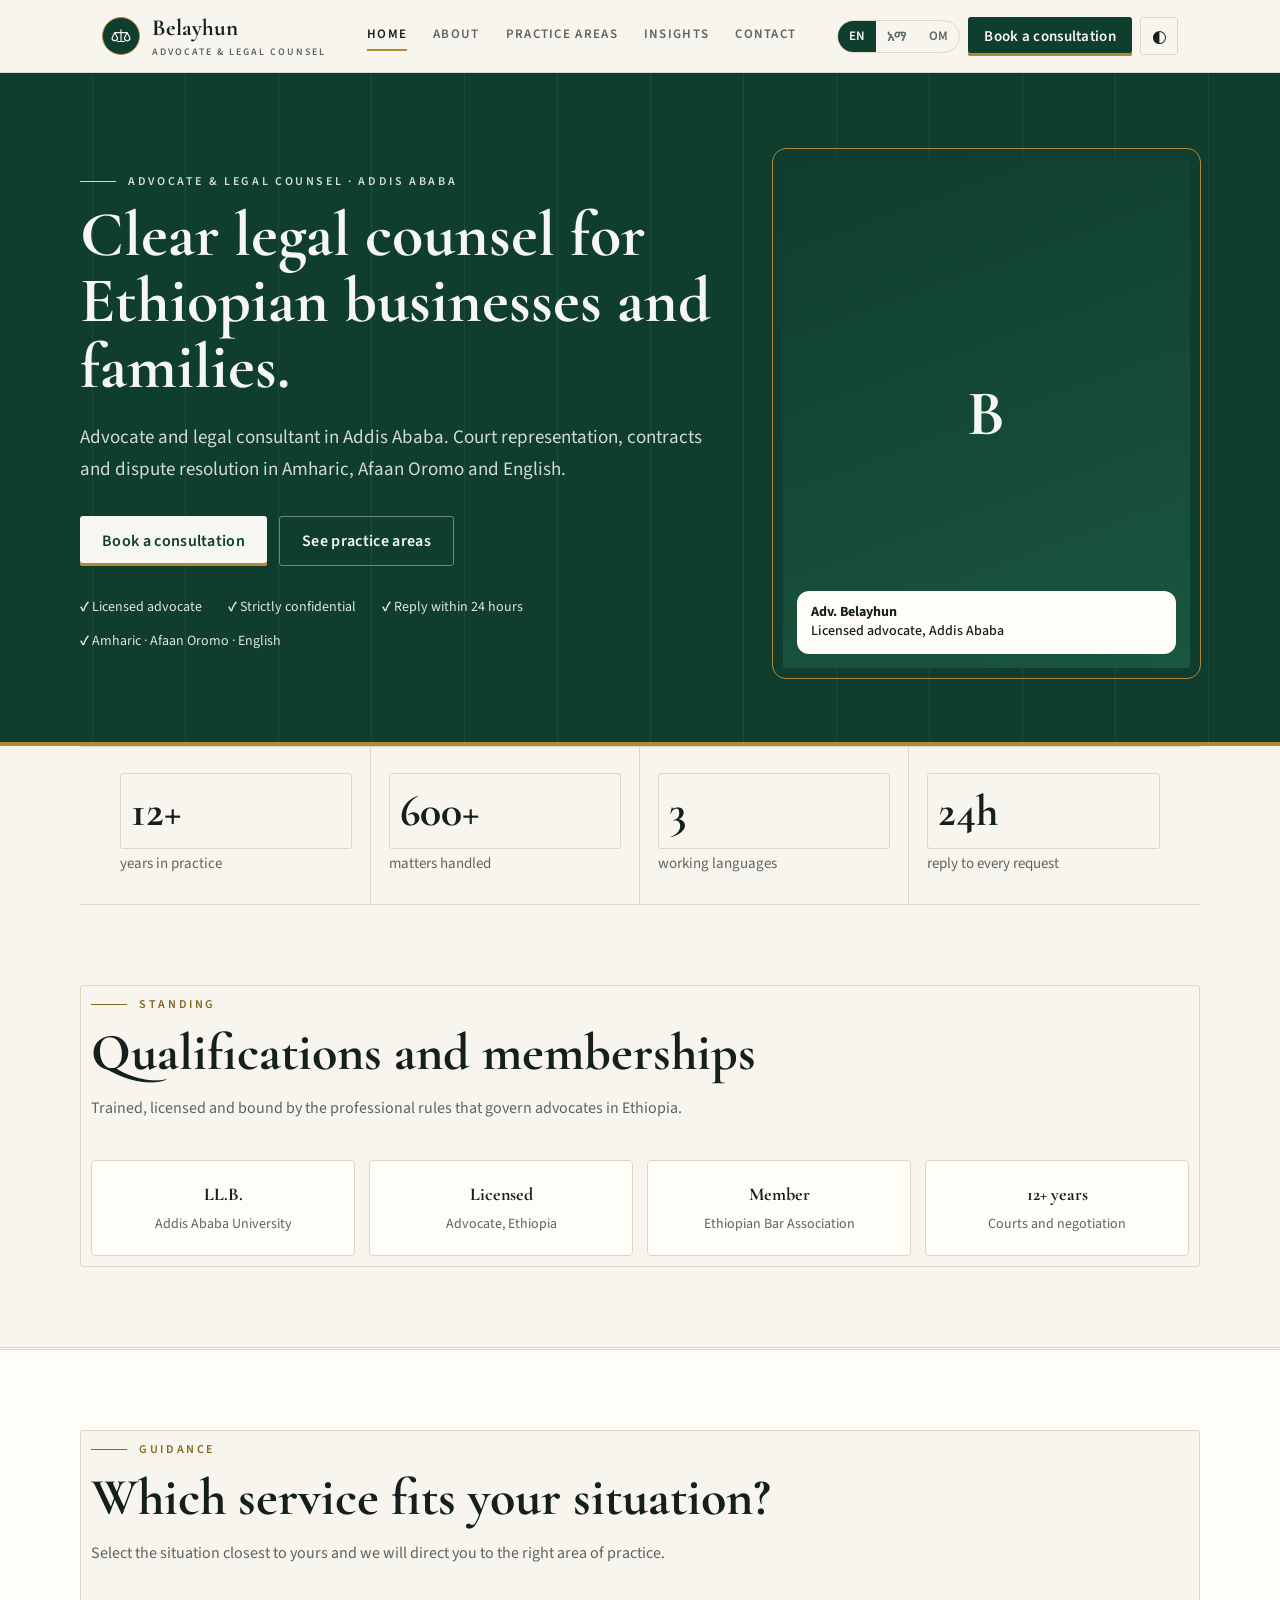
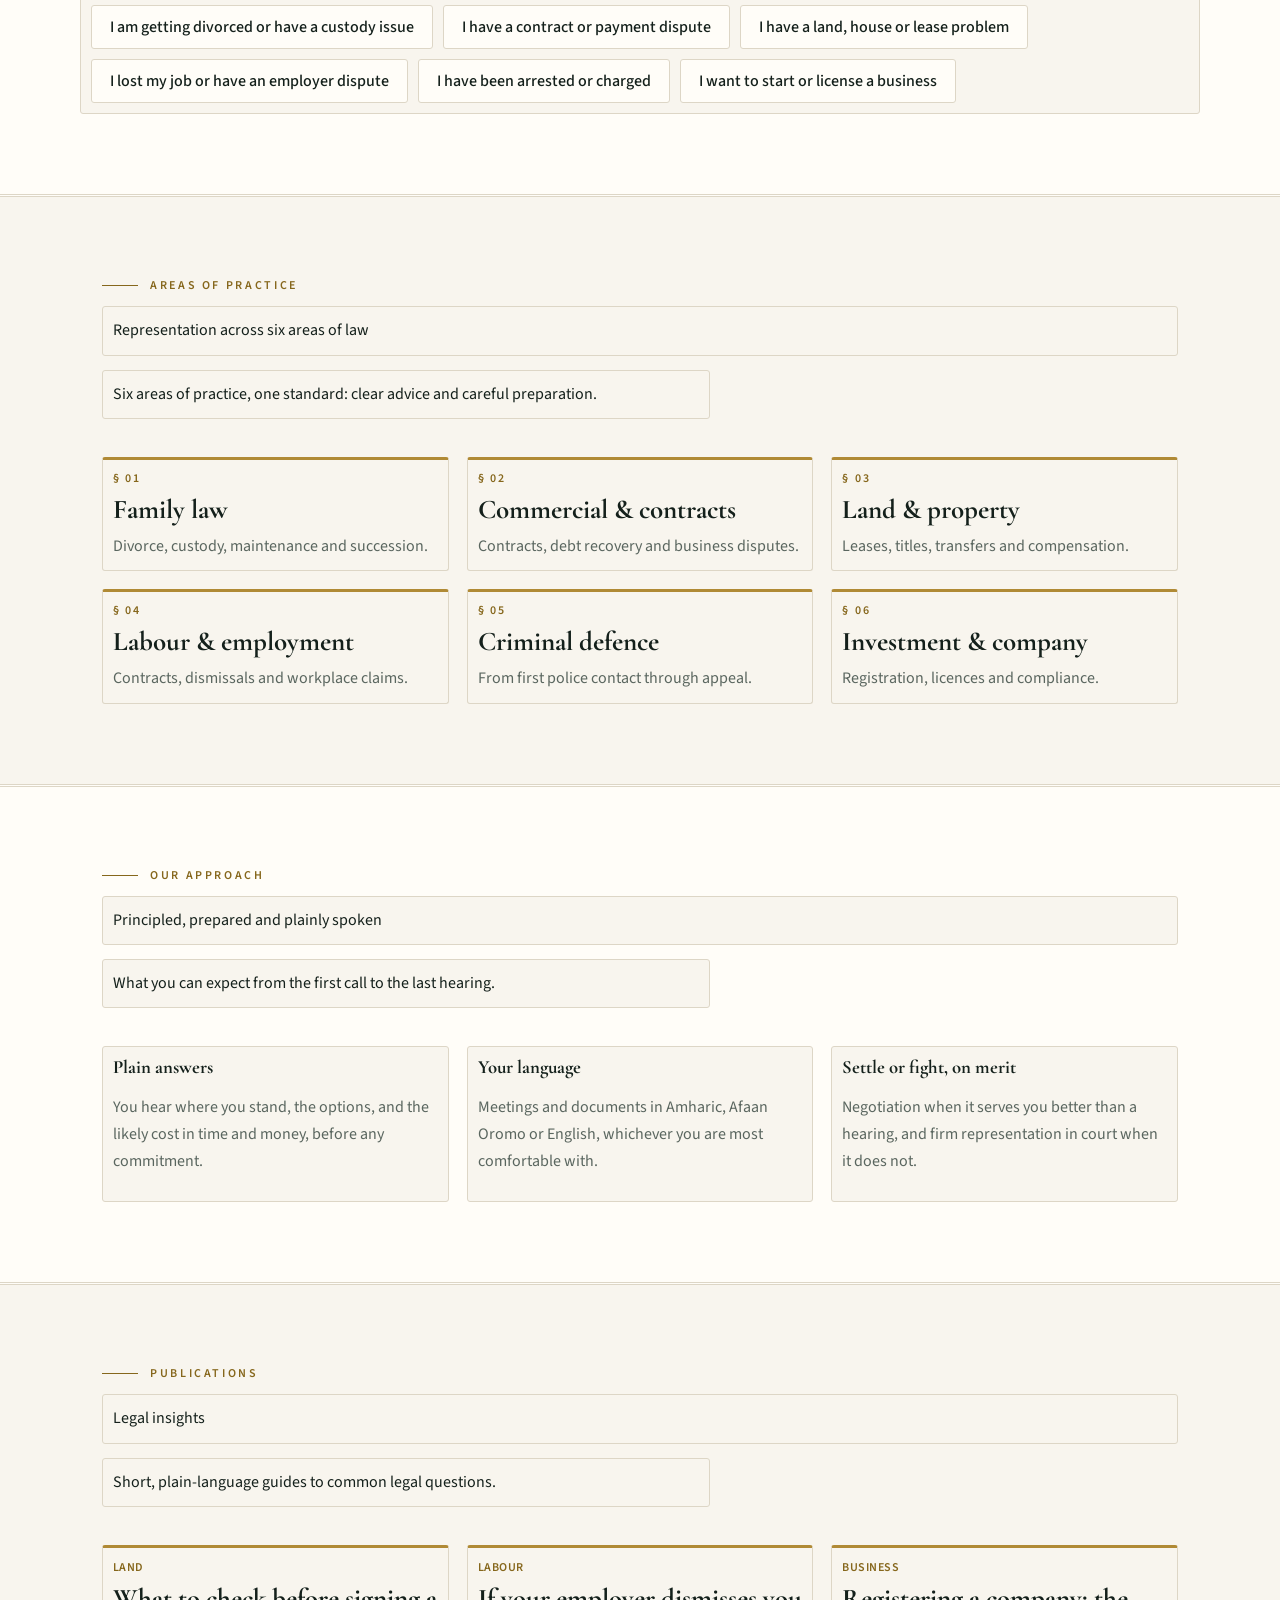
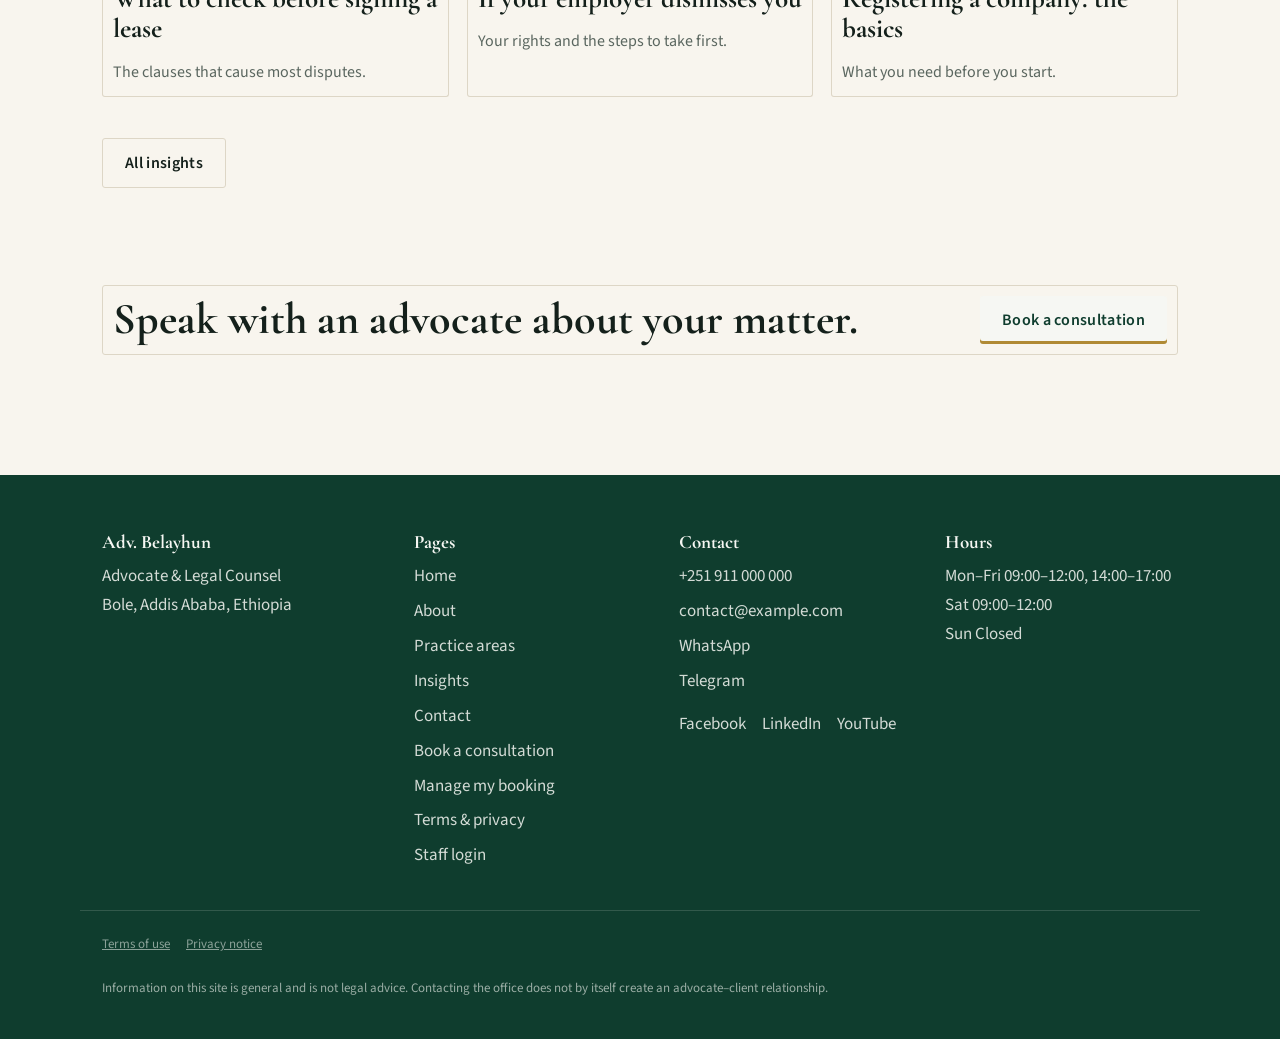
==== index.html @ 60009402 "Add files via upload" ====
<!DOCTYPE html><html lang="en"><head><meta charset="utf-8"><meta name="viewport" content="width=device-width, initial-scale=1, viewport-fit=cover"><link rel="preconnect" href="https://fonts.googleapis.com"><link href="https://fonts.googleapis.com/css2?family=Cormorant+Garamond:wght@500;600;700&family=Source+Sans+3:wght@400;500;600&family=Noto+Serif+Ethiopic:wght@500;700&family=Noto+Sans+Ethiopic:wght@400;600;700&display=swap" rel="stylesheet"><link rel="stylesheet" href="css/style.css"><link rel="icon" href="favicon.svg" type="image/svg+xml"><meta name="theme-color" content="#0e3b2e"><title>Advocate &amp; Legal Counsel in Addis Ababa | Adv. Belayhun</title><meta name="description" content="Advocate in Addis Ababa: family, commercial, land, labour, criminal and investment law. Book a consultation online.">
<script type="application/ld+json">{"@context":"https://schema.org","@type":"LegalService","name":"Adv. Belayhun","areaServed":"Addis Ababa","address":{"@type":"PostalAddress","addressLocality":"Addis Ababa","addressCountry":"ET"},"telephone":"+251 911 000 000","knowsLanguage":["am","om","en"]}</script></head><body><div id="hdr"></div><main id="main">
<div class="hero-d"><div class="wrap hero"><div><div class="eyebrow">Advocate &amp; Legal Counsel · Addis Ababa</div><h1 data-en="Clear legal counsel for Ethiopian businesses and families." data-am="ለኢትዮጵያ ንግዶችና ቤተሰቦች ግልጽ የሕግ ምክር።" data-om="Gorsa seeraa ifaa daldaltootaa fi maatiiwwan Itoophiyaatiif.">Clear legal counsel for Ethiopian businesses and families.</h1>
<p class="lead" data-en="Advocate and legal consultant in Addis Ababa. Court representation, contracts and dispute resolution in Amharic, Afaan Oromo and English." data-am="በአዲስ አበባ የሚገኝ ጠበቃና የሕግ አማካሪ። የፍርድ ቤት ውክልና፣ ውሎችና የክርክር አፈታት በአማርኛ፣ በአፋን ኦሮሞና በእንግሊዝኛ።" data-om="Abukaatoo fi gorsaa seeraa Finfinneetti argamu. Bakka bu'insa mana murtii, waliigaltee fi furmaata falmii Afaan Amaaraa, Afaan Oromoo fi Afaan Ingiliffaan.">Advocate and legal consultant in Addis Ababa. Court representation, contracts and dispute resolution in Amharic, Afaan Oromo and English.</p>
<div class="cta"><a class="btn" href="book.html" data-en="Book a consultation" data-am="ቀጠሮ ያስይዙ" data-om="Beellama Qabadhu">Book a consultation</a><a class="btn ghost" href="services.html" data-en="See practice areas" data-am="አገልግሎቶችን ይመልከቱ" data-om="Gamtaawwan hojii ilaali">See practice areas</a></div>
<div class="trust"><span>Licensed advocate</span><span>Strictly confidential</span><span>Reply within 24 hours</span><span>Amharic · Afaan Oromo · English</span></div></div>
<div class="ph big">B<img src="img/lawyer.jpg" alt="Portrait of Adv. Belayhun" onerror="this.remove()"><div class="chip"><b>Adv. Belayhun</b><br>Licensed advocate, Addis Ababa</div></div></div></div>
<div class="wrap stats"><div><b data-count="12" data-suf="+">12+</b><span>years in practice</span></div><div><b data-count="600" data-suf="+">600+</b><span>matters handled</span></div><div><b data-count="3">3</b><span>working languages</span></div><div><b data-count="24" data-suf="h">24h</b><span>reply to every request</span></div></div>
<section><div class="wrap reveal"><div class="eyebrow">Standing</div><h2>Qualifications and memberships</h2><p class="sub">Trained, licensed and bound by the professional rules that govern advocates in Ethiopia.</p><div class="badges"><div class="badge"><b>LL.B.</b><span>Addis Ababa University</span></div><div class="badge"><b>Licensed</b><span>Advocate, Ethiopia</span></div><div class="badge"><b>Member</b><span>Ethiopian Bar Association</span></div><div class="badge"><b>12+ years</b><span>Courts and negotiation</span></div></div></div></section>
<section class="alt"><div class="wrap reveal"><div class="eyebrow">Guidance</div><h2>Which service fits your situation?</h2><p class="sub">Select the situation closest to yours and we will direct you to the right area of practice.</p>
<div class="chips" id="mc"></div><div class="out" id="mo" aria-live="polite"><h3 id="mt"></h3><p id="md"></p><div class="cta"><a class="btn" id="mb" href="book.html">Book an initial consultation</a><a class="btn ghost" id="ml">Read more</a><a class="btn ghost" id="mu" hidden>Urgent? Call now</a></div></div></div></section>
<section><div class="wrap"><div class="eyebrow">Areas of practice</div><h2 class="reveal">Representation across six areas of law</h2><p class="sub reveal">Six areas of practice, one standard: clear advice and careful preparation.</p>
<div class="grid3" style="counter-reset:cl"><a class="card clause reveal" href="services.html#family"><h3>Family law</h3><p>Divorce, custody, maintenance and succession.</p></a><a class="card clause reveal" href="services.html#commercial"><h3>Commercial &amp; contracts</h3><p>Contracts, debt recovery and business disputes.</p></a><a class="card clause reveal" href="services.html#land"><h3>Land &amp; property</h3><p>Leases, titles, transfers and compensation.</p></a>
<a class="card clause reveal" href="services.html#labour"><h3>Labour &amp; employment</h3><p>Contracts, dismissals and workplace claims.</p></a><a class="card clause reveal" href="services.html#criminal"><h3>Criminal defence</h3><p>From first police contact through appeal.</p></a><a class="card clause reveal" href="services.html#investment"><h3>Investment &amp; company</h3><p>Registration, licences and compliance.</p></a></div></div></section>
<section class="alt"><div class="wrap"><div class="eyebrow">Our approach</div><h2 class="reveal">Principled, prepared and plainly spoken</h2><p class="sub reveal">What you can expect from the first call to the last hearing.</p>
<div class="grid3"><div class="reveal"><h3>Plain answers</h3><p style="color:var(--mut)">You hear where you stand, the options, and the likely cost in time and money, before any commitment.</p></div><div class="reveal"><h3>Your language</h3><p style="color:var(--mut)">Meetings and documents in Amharic, Afaan Oromo or English, whichever you are most comfortable with.</p></div><div class="reveal"><h3>Settle or fight, on merit</h3><p style="color:var(--mut)">Negotiation when it serves you better than a hearing, and firm representation in court when it does not.</p></div></div></div></section>
<section class="alt" id="rv" hidden><div class="wrap"><div class="eyebrow">Client voices</div><h2>What clients say</h2><p class="sub">Reviews from clients whose consultations have been completed, shown with their permission.</p><div class="grid3" id="rvg"></div></div></section>
<section><div class="wrap"><div class="eyebrow">Publications</div><h2 class="reveal">Legal insights</h2><p class="sub reveal">Short, plain-language guides to common legal questions.</p><div class="grid3" id="ip"><a class="card art reveal" href="insights.html"><small>Land</small><h3>What to check before signing a lease</h3><p>The clauses that cause most disputes.</p></a><a class="card art reveal" href="insights.html"><small>Labour</small><h3>If your employer dismisses you</h3><p>Your rights and the steps to take first.</p></a><a class="card art reveal" href="insights.html"><small>Business</small><h3>Registering a company: the basics</h3><p>What you need before you start.</p></a></div><p><a class="btn ghost" href="insights.html" style="margin-top:24px">All insights</a></p></div></section>
<section style="padding-top:0"><div class="wrap"><div class="band reveal"><h2>Speak with an advocate about your matter.</h2><a class="btn" href="book.html">Book a consultation</a></div></div></section>
</main><div id="ftr"></div><script src="js/config.js"></script><script src="js/api.js"></script><script src="js/app.js"></script>
<script>
const M=[["I am getting divorced or have a custody issue","Family law","Divorce, custody, maintenance and succession, handled with care.","family",0],["I have a contract or payment dispute","Commercial &amp; contracts","Contract review, debt recovery and business disputes.","commercial",2],["I have a land, house or lease problem","Land &amp; property","Leases, titles, transfers and compensation claims.","land",1],["I lost my job or have an employer dispute","Labour &amp; employment","Unfair dismissal, contracts and workplace claims.","labour",0],["I have been arrested or charged","Criminal defence","Representation from first police contact to appeal.","criminal",0,1],["I want to start or license a business","Investment &amp; company","Registration, licences and compliance.","investment",0]];
mc.innerHTML=M.map((m,i)=>'<button class="chip2" aria-pressed="false" data-i="'+i+'">'+m[0]+'</button>').join("");
mc.onclick=e=>{const b=e.target.closest("button");if(!b)return;const m=M[+b.dataset.i];mc.querySelectorAll("button").forEach(x=>x.setAttribute("aria-pressed",x===b));mt.innerHTML=m[1];md.innerHTML=m[2];mb.href="book.html?svc="+m[4];ml.href="services.html#"+m[3];mu.hidden=!m[5];mu.href="tel:"+CFG.phone.replace(/\s/g,"");mo.classList.add("on")};
const esc=s=>String(s==null?"":s).replace(/[&<>"']/g,c=>({"&":"&amp;","<":"&lt;",">":"&gt;",'"':"&quot;","'":"&#39;"})[c]);
API.articles().then(r=>{if(r&&r.length)ip.innerHTML=r.slice(0,3).map(a=>'<a class="card art reveal in" href="insights.html"><small>'+esc(a.category)+'</small><h3>'+esc(a.title)+'</h3><p>'+esc(a.body.slice(0,90))+'…</p></a>').join("")}).catch(()=>{});
API.reviews().then(r=>{if(!r||!r.length)return;rvg.innerHTML=r.slice(0,3).map(v=>'<div class="card"><div class="rating" role="img" aria-label="'+v.rating+' out of 5">'+"★".repeat(v.rating)+"☆".repeat(5-v.rating)+'</div><p class="quote">“'+esc(v.body)+'”</p><p class="note">'+esc(v.name)+'</p></div>').join("");rv.hidden=false}).catch(()=>{});
</script></body></html>
---- css/style.css ----
:root{--bg:#f8f5ee;--surf:#fffdf8;--ink:#14201b;--mut:#5a665f;--line:#ddd6c6;--green:#0f3d2e;--green2:#1a5640;--gold:#b08a35;--goldtx:#86671c;--onG:#f6f7f3;--ok:#1d7a4f;--bad:#b3392f;box-sizing:border-box;padding-top:env(safe-area-inset-top,0px);padding-bottom:env(safe-area-inset-bottom,0px)}
@media (prefers-color-scheme:dark){:root:not([data-theme="light"]){--bg:#0b1713;--surf:#12231d;--ink:#eef2ec;--mut:#a3b3ab;--line:#26392f;--green:#d7b25c;--green2:#e6c577;--gold:#d7b25c;--goldtx:#d7b25c;--onG:#0b1713;--ok:#5cc58e;--bad:#ef8a80}}
:root[data-theme="dark"]{--bg:#0b1713;--surf:#12231d;--ink:#eef2ec;--mut:#a3b3ab;--line:#26392f;--green:#d7b25c;--green2:#e6c577;--gold:#d7b25c;--goldtx:#d7b25c;--onG:#0b1713;--ok:#5cc58e;--bad:#ef8a80}
*{box-sizing:border-box}html{scroll-behavior:smooth;scroll-padding-top:calc(env(safe-area-inset-top,0px) + 76px)}
body{margin:0;background:var(--bg);color:var(--ink);font:400 17px/1.65 "Source Sans 3","Noto Sans Ethiopic",system-ui,sans-serif}
h1,h2,h3{font-family:"Cormorant Garamond","Noto Serif Ethiopic",Georgia,serif;line-height:1.12;margin:0;font-weight:700;letter-spacing:-.01em}
a{color:inherit}.wrap{max-width:1120px;margin:0 auto;padding:0 22px}img{max-width:100%}
header{position:sticky;top:env(safe-area-inset-top,0px);z-index:30;background:color-mix(in srgb,var(--bg) 94%,transparent);backdrop-filter:blur(10px);border-bottom:1px solid var(--line)}
.nav{display:flex;align-items:center;justify-content:space-between;height:66px;gap:12px}
.brand{font:700 18px "Cormorant Garamond",serif;text-decoration:none;display:flex;align-items:center;gap:10px}
.mark{width:32px;height:32px;border-radius:50%;background:var(--green);color:var(--onG);display:grid;place-items:center;font-size:16px}
nav.d{display:flex;gap:26px;font-size:15px}nav.d a,.drop a.l{text-decoration:none;color:var(--mut)}nav.d a:hover,nav.d a[aria-current],.drop a[aria-current]{color:var(--ink)}
nav.d a[aria-current]{box-shadow:0 2px var(--gold);padding-bottom:4px}
.tools{display:flex;gap:8px;align-items:center}
.lang{display:flex;border:1px solid var(--line);border-radius:99px;overflow:hidden}
.lang button{border:0;background:none;color:var(--mut);padding:6px 11px;font:600 13px "Source Sans 3","Noto Sans Ethiopic",sans-serif;cursor:pointer}
.lang button[aria-pressed=true]{background:var(--green);color:var(--onG)}
.btn{display:inline-flex;align-items:center;justify-content:center;gap:8px;background:var(--green);color:var(--onG);border:0;border-radius:10px;padding:13px 22px;font:600 16px "Source Sans 3","Noto Sans Ethiopic",sans-serif;text-decoration:none;cursor:pointer}
.btn:hover{background:var(--green2)}.btn.ghost{background:none;color:var(--ink);border:1px solid var(--line)}.btn.ghost:hover{border-color:var(--ink)}.btn:disabled{opacity:.4;cursor:not-allowed}.btn.sm{padding:9px 16px;font-size:15px}
:focus-visible{outline:3px solid var(--gold);outline-offset:2px}
.burger{display:none;width:42px;height:42px;border:1px solid var(--line);border-radius:10px;background:none;cursor:pointer;place-items:center;padding:0;color:var(--ink)}
.burger i{display:block;width:18px;height:2px;background:currentColor;margin:2px 0;transition:.25s}
.burger[aria-expanded=true] i:nth-child(1){transform:translateY(6px) rotate(45deg)}.burger[aria-expanded=true] i:nth-child(2){opacity:0}.burger[aria-expanded=true] i:nth-child(3){transform:translateY(-6px) rotate(-45deg)}
.drop{display:none}
.hero{padding:76px 0 64px;display:grid;grid-template-columns:1.2fr .8fr;gap:52px;align-items:center}
.hero h1{font-size:clamp(38px,5.6vw,64px)}.lead{font-size:19px;color:var(--mut);max-width:34em;margin:22px 0 30px}.cta{display:flex;gap:12px;flex-wrap:wrap}
.ph{position:relative;border-radius:18px;overflow:hidden;background:linear-gradient(160deg,var(--green),var(--green2));display:grid;place-items:center;color:var(--onG);font:700 64px "Cormorant Garamond",serif;aspect-ratio:4/5}
.ph img{position:absolute;inset:0;width:100%;height:100%;object-fit:cover}.ph small{position:absolute;bottom:12px;left:0;right:0;text-align:center;font:400 12px "Source Sans 3",sans-serif;opacity:.7}
.chip{position:absolute;left:14px;right:14px;bottom:14px;background:var(--surf);color:var(--ink);border-radius:12px;padding:12px 14px;font:500 14px/1.4 "Source Sans 3",sans-serif;z-index:2}
.stats{display:grid;grid-template-columns:repeat(4,1fr);border-block:1px solid var(--line)}.stats div{padding:26px 18px;border-right:1px solid var(--line)}.stats div:last-child{border:0}
.stats b{font:700 34px "Cormorant Garamond",serif;display:block}.stats span{color:var(--mut);font-size:15px}
section{padding:80px 0}.alt{background:var(--surf);border-block:1px solid var(--line)}
h2{font-size:clamp(30px,4vw,44px);margin-bottom:14px}.sub{color:var(--mut);max-width:38em;margin:0 0 38px}
.page{padding:64px 0 36px}.page h1{font-size:clamp(36px,5vw,56px);margin-bottom:14px}
.grid3{display:grid;grid-template-columns:repeat(3,1fr);gap:18px}.card{background:var(--surf);border:1px solid var(--line);border-radius:14px;padding:26px;text-decoration:none;display:block}
.card h3{font-size:22px;margin-bottom:8px}.card p{color:var(--mut);margin:0;font-size:16px}a.card:hover{border-color:var(--gold)}
.split{display:grid;grid-template-columns:.8fr 1.2fr;gap:56px;align-items:start}
.creds{list-style:none;padding:0;margin:22px 0 0}.creds li{padding:12px 0;border-top:1px solid var(--line);display:flex;gap:12px}.creds li:before{content:"✓";color:var(--ok);font-weight:700}
.gal{display:grid;grid-template-columns:repeat(3,1fr);gap:16px}.gal figure{margin:0;cursor:zoom-in}.gal .ph{aspect-ratio:4/3;font-size:40px}.gal figcaption{font-size:14px;color:var(--mut);margin-top:8px}
dialog{border:0;border-radius:14px;padding:0;max-width:min(92vw,900px);background:var(--surf)}dialog::backdrop{background:rgba(0,0,0,.7)}dialog img{display:block;max-height:80vh;margin:auto}dialog p{margin:0;padding:12px 16px;color:var(--ink)}
.tl{border-left:2px solid var(--line);margin:0 0 0 8px;padding:0 0 0 26px}.tl div{position:relative;padding-bottom:26px}.tl div:before{content:"";position:absolute;left:-33px;top:7px;width:12px;height:12px;border-radius:50%;background:var(--gold)}.tl b{font-family:"Cormorant Garamond",serif;font-size:19px}.tl span{display:block;color:var(--mut);font-size:15px}
.steps{display:grid;grid-template-columns:repeat(4,1fr);counter-reset:s}.steps div{padding:18px 22px 0 0;border-top:3px solid var(--gold);counter-increment:s}.steps div:before{content:counter(s);font:700 22px "Cormorant Garamond",serif;color:var(--gold)}.steps h3{font-size:20px;margin:6px 0}.steps p{color:var(--mut);font-size:15px;margin:0}
details{border-top:1px solid var(--line);padding:18px 0}details:last-of-type{border-bottom:1px solid var(--line)}summary{font-weight:600;cursor:pointer;font-size:18px}details p,details ul{color:var(--mut);margin:10px 0 0}details ul{padding-left:20px}
.band{background:var(--green);color:var(--onG);border-radius:20px;padding:46px;display:flex;justify-content:space-between;align-items:center;gap:24px;flex-wrap:wrap}.band h2{margin:0;font-size:clamp(26px,3.4vw,38px)}.band .btn{background:var(--onG);color:var(--green)}
.book{background:var(--surf);border:1px solid var(--line);border-radius:20px;overflow:hidden}
.prog{display:flex;border-bottom:1px solid var(--line)}.prog span{flex:1;text-align:center;padding:14px 6px;font-size:14px;color:var(--mut);border-bottom:3px solid transparent}.prog span.on{color:var(--ink);font-weight:600;border-color:var(--gold)}.prog span.done{color:var(--ok)}
.step{padding:30px;display:none}.step.on{display:block}.opts{display:grid;grid-template-columns:repeat(3,1fr);gap:14px}
.opt{border:1.5px solid var(--line);border-radius:12px;padding:18px;background:none;color:var(--ink);text-align:left;cursor:pointer;font:inherit}.opt b{display:block}.opt span{color:var(--mut);font-size:14px}.opt[aria-pressed=true]{border-color:var(--green);box-shadow:0 0 0 2px var(--green) inset}
.lbl{font-weight:600;margin:22px 0 10px;display:block}.lbl:first-child{margin-top:0}
.days{display:flex;gap:10px;overflow-x:auto;padding-bottom:6px}.day{flex:0 0 66px;border:1.5px solid var(--line);border-radius:12px;padding:10px 0;text-align:center;background:none;color:var(--ink);cursor:pointer;font:inherit}
.day small{display:block;color:var(--mut);font-size:12px}.day b{font-size:21px}.day[aria-pressed=true]{background:var(--green);color:var(--onG);border-color:var(--green)}.day[aria-pressed=true] small{color:inherit}.day:disabled{opacity:.35;cursor:not-allowed}
.slots{display:grid;grid-template-columns:repeat(auto-fill,minmax(104px,1fr));gap:10px}.slot{border:1.5px solid var(--line);border-radius:10px;padding:10px;background:none;color:var(--ink);cursor:pointer;font:600 15px "Source Sans 3",sans-serif}
.slot[aria-pressed=true]{background:var(--green);color:var(--onG);border-color:var(--green)}.slot:disabled{text-decoration:line-through;opacity:.4;cursor:not-allowed}
.fields{display:grid;grid-template-columns:1fr 1fr;gap:14px}.full{grid-column:1/-1}
label.f{display:block;font-size:14px;color:var(--mut)}label.f input,label.f textarea{display:block;width:100%;margin-top:6px;padding:12px;border:1.5px solid var(--line);border-radius:10px;background:var(--bg);color:var(--ink);font:inherit;font-size:16px}
.err{color:var(--bad);font-size:14px;min-height:20px;margin-top:10px}.foot{display:flex;justify-content:space-between;gap:12px;margin-top:26px;flex-wrap:wrap}
.sum{background:var(--bg);border:1px dashed var(--line);border-radius:12px;padding:18px;margin:16px 0 20px}.sum div{display:flex;justify-content:space-between;gap:14px;padding:5px 0}.sum span{color:var(--mut)}.ref{font:700 28px "Cormorant Garamond",serif;letter-spacing:.04em;color:var(--green)}
.hours{width:100%;border-collapse:collapse}.hours td{padding:10px 0;border-top:1px solid var(--line)}.hours td:last-child{text-align:right;color:var(--mut)}
footer{background:var(--green);color:var(--onG);padding:56px 0 40px;margin-top:40px}footer .g{display:grid;grid-template-columns:1.2fr 1fr 1fr 1fr;gap:32px}footer a{display:block;opacity:.85;text-decoration:none;margin:6px 0}footer h3{font-size:19px;margin-bottom:10px}.fine{opacity:.6;font-size:13px;margin-top:34px}
@media (max-width:860px){nav.d,.tools .btn,.tools .lang{display:none}.burger{display:grid}
.drop{display:grid;position:absolute;left:0;right:0;top:100%;background:var(--bg);border-bottom:1px solid var(--line);grid-template-rows:0fr;transition:grid-template-rows .28s;visibility:hidden}.drop.open{grid-template-rows:1fr;visibility:visible}
.drop>div{overflow:hidden;padding:0 22px}.drop.open>div{padding:8px 22px 22px}.drop a.l{display:block;padding:14px 0;font-size:19px;border-bottom:1px solid var(--line);color:var(--ink)}.drop a[aria-current]{color:var(--gold);font-weight:600}.drop .lang{display:flex;width:max-content;margin:16px 0}.drop .btn{width:100%}
.hero,.split,footer .g{grid-template-columns:1fr}.hero{padding-top:44px;gap:34px}.ph.big{max-width:320px}.stats{grid-template-columns:1fr 1fr}.stats div:nth-child(2){border-right:0}.stats div:nth-child(-n+2){border-bottom:1px solid var(--line)}
.grid3,.gal,.opts,.fields{grid-template-columns:1fr}.gal{grid-template-columns:1fr 1fr}.steps{grid-template-columns:1fr 1fr;gap:28px}section{padding:56px 0}.step{padding:20px}.band{padding:30px}.page{padding-top:40px}}
@media (min-width:861px){.drop{display:none}}
@media (prefers-reduced-motion:reduce){*{transition:none!important;scroll-behavior:auto!important}}
.prose{max-width:780px}.prose h2{font-size:30px;margin:44px 0 6px;padding-top:20px;border-top:1px solid var(--line)}.prose h3{font-size:19px;margin:24px 0 4px}.prose p,.prose li{color:var(--mut);margin:6px 0}.prose a{color:var(--ink);text-decoration:underline}
.fine a{display:inline;margin:0 16px 0 0;opacity:.9;text-decoration:underline}

.js .reveal{opacity:0;transform:translateY(18px);transition:opacity .6s,transform .6s}.js .reveal.in{opacity:1;transform:none}
.hero-d{background:var(--green);color:var(--onG)}.hero-d .lead{color:inherit;opacity:.85}.hero-d .btn{background:var(--onG);color:var(--green)}.hero-d .btn.ghost{background:none;color:var(--onG);border-color:color-mix(in srgb,var(--onG) 40%,transparent)}
.trust{display:flex;gap:10px 26px;flex-wrap:wrap;font-size:14px;margin-top:30px;opacity:.9}.trust span:before{content:"\2713\00a0";font-weight:700}
.badges{display:grid;grid-template-columns:repeat(4,1fr);gap:14px}.badge{border:1px solid var(--line);border-radius:12px;padding:18px;text-align:center;background:var(--surf)}.badge b{display:block;font-family:"Cormorant Garamond",serif;font-size:18px}.badge span{color:var(--mut);font-size:14px}
.chips{display:flex;flex-wrap:wrap;gap:10px}.chip2{border:1.5px solid var(--line);border-radius:99px;padding:10px 18px;background:var(--surf);color:var(--ink);font:500 16px "Source Sans 3","Noto Sans Ethiopic",sans-serif;cursor:pointer}.chip2[aria-pressed=true]{background:var(--green);color:var(--onG);border-color:var(--green)}
.out{margin-top:22px;border:1px solid var(--line);border-left:4px solid var(--gold);border-radius:12px;padding:22px;background:var(--surf);display:none}.out.on{display:block}.out h3{font-size:24px;margin-bottom:6px}.out p{color:var(--mut);margin:0 0 14px}
.srch{width:100%;max-width:420px;padding:12px 14px;border:1.5px solid var(--line);border-radius:10px;background:var(--surf);color:var(--ink);font:inherit;font-size:16px}
.art{display:flex;flex-direction:column;gap:6px}.art small{color:var(--gold);font-weight:600;letter-spacing:.04em;text-transform:uppercase;font-size:12px}.art .m{color:var(--mut);font-size:14px}.art[hidden]{display:none}
.tbtn{width:38px;height:38px;border:1px solid var(--line);border-radius:50%;background:none;color:var(--ink);cursor:pointer;font-size:17px}
.sbar{display:none}.soc{margin-top:14px}.fine .soc a,footer .soc a{display:inline-block;margin:0 16px 0 0}
@media (max-width:860px){.badges{grid-template-columns:1fr 1fr}.tools .tbtn{display:none}.drop .tbtn{display:inline-block;margin-left:10px}
.sbar{display:grid;grid-template-columns:1fr 1fr 1.4fr;gap:8px;position:fixed;left:0;right:0;bottom:0;z-index:25;background:var(--surf);border-top:1px solid var(--line);padding:8px 12px calc(8px + env(safe-area-inset-bottom,0px))}.sbar a{text-align:center;padding:12px 6px;border-radius:10px;border:1px solid var(--line);text-decoration:none;font-weight:600;font-size:15px}.sbar a:last-child{background:var(--green);color:var(--onG);border-color:var(--green)}body{padding-bottom:72px}}

.row{display:flex;gap:10px;flex-wrap:wrap;align-items:center}.in{padding:10px;border:1.5px solid var(--line);border-radius:10px;background:var(--bg);color:var(--ink);font:inherit;font-size:16px}
.bkc{border:1px solid var(--line);border-radius:12px;padding:16px;margin-bottom:12px;background:var(--surf)}.bkc .m{color:var(--mut);font-size:14px}
.stt{padding:2px 10px;border-radius:99px;font-size:13px;border:1px solid var(--line);color:var(--mut)}.stt.confirmed{color:var(--ok);border-color:var(--ok)}.stt.cancelled{color:var(--bad);border-color:var(--bad)}
.dr{display:grid;grid-template-columns:130px 1fr;gap:10px;padding:12px 0;border-top:1px solid var(--line);align-items:center}.dr label{font-weight:600}.note{color:var(--mut);font-size:14px}.ok{color:var(--ok)}.bad{color:var(--bad)}
@media (max-width:860px){.dr{grid-template-columns:1fr}}
.stt.completed{color:var(--ok);border-color:var(--ok)}.stt.no_show{color:var(--bad);border-color:var(--bad)}

/* ===== Legal identity: ivory paper, deep green, brass; classical serif ===== */
h1,h2,h3{font-family:"Cormorant Garamond","Noto Serif Ethiopic",Georgia,serif;font-weight:700;letter-spacing:0}
body{line-height:1.7}
h1{font-size:clamp(42px,6vw,74px);line-height:1.03}h2{font-size:clamp(34px,4.4vw,52px);line-height:1.08}
.card h3,.out h3,.panel h3{font-size:27px}.steps h3{font-size:24px}.prose h3{font-size:23px}.stats b{font-size:44px}.ref{font-size:34px}.tl b{font-size:22px}.band h2{font-size:clamp(30px,3.8vw,44px)}
.nav{height:72px}.brand{gap:12px}.mark{width:38px;height:38px;border:1px solid var(--gold)}.mark svg{width:22px;height:22px}
.bn{display:flex;flex-direction:column;line-height:1.05;font:700 23px "Cormorant Garamond",serif}.bn small{font:600 10px "Source Sans 3",sans-serif;letter-spacing:.2em;text-transform:uppercase;color:var(--mut);margin-top:3px}
nav.d{font-size:13px;letter-spacing:.1em;text-transform:uppercase;font-weight:600}
.btn,.btn.ghost{border-radius:3px;letter-spacing:.02em}.btn:not(.ghost){box-shadow:inset 0 -3px 0 var(--gold)}
.card,.badge,.bkc,.sum,.out{border-radius:4px}.book{border-radius:6px}.opt,.day,.slot,.in,label.f input,label.f textarea,.srch,.chip2,.stt,.tbtn{border-radius:3px}
.card{border-top:3px solid var(--gold)}
.ph,.ph.big{border-radius:3px}.ph.big{outline:1px solid var(--gold);outline-offset:10px;margin:10px}
.eyebrow{display:flex;align-items:center;gap:12px;font:600 12px "Source Sans 3",sans-serif;letter-spacing:.22em;text-transform:uppercase;color:var(--goldtx);margin-bottom:12px}.eyebrow:before{content:"";width:36px;height:1px;background:currentColor}
.hero-d{background-image:repeating-linear-gradient(90deg,transparent 0 92px,color-mix(in srgb,var(--onG) 7%,transparent) 92px 93px);border-bottom:4px solid var(--gold)}.hero-d .eyebrow{color:var(--onG);opacity:.85}
.alt{border-block:3px double var(--line)}
.steps div:before,.art small{color:var(--goldtx)}
.clause:before{counter-increment:cl;content:"\00a7\00a0" counter(cl,decimal-leading-zero);display:block;font:600 12px "Source Sans 3",sans-serif;letter-spacing:.18em;color:var(--goldtx);margin-bottom:8px}
.laws{counter-reset:dc}.laws summary{font-family:"Cormorant Garamond","Noto Serif Ethiopic",serif;font-size:27px}.laws summary:before{counter-increment:dc;content:"\00a7\00a0" counter(dc);color:var(--goldtx);margin-right:12px}
blockquote.pull{margin:0 0 28px;padding:6px 0 6px 22px;border-left:3px solid var(--gold);font:600 30px/1.25 "Cormorant Garamond",serif}
footer .fine{border-top:1px solid color-mix(in srgb,var(--onG) 25%,transparent);padding-top:22px}
@media (max-width:860px){.ph.big{margin:10px auto}.bn{font-size:21px}h1{font-size:clamp(40px,11vw,56px)}}

.skip{position:absolute;left:-999px;top:0;background:var(--green);color:var(--onG);padding:10px 16px;z-index:100;text-decoration:none}.skip:focus{left:10px;top:10px}
.stars{display:flex;gap:2px;margin:10px 0}.star{background:none;border:0;font-size:36px;line-height:1;color:var(--line);cursor:pointer;padding:0 2px}.star[aria-pressed=true],.star:hover{color:var(--goldtx)}.rating{color:var(--goldtx);letter-spacing:.15em;font-size:18px}
.dh{font-size:23px!important;margin:26px 0 10px;padding-bottom:6px;border-bottom:1px solid var(--line)}
.quote{font:500 22px/1.4 "Cormorant Garamond","Noto Serif Ethiopic",serif;margin:10px 0}
@media print{header,footer,.sbar,.cta,.band,.drop,.skip,.burger{display:none!important}body{background:#fff;color:#000}.reveal{opacity:1!important;transform:none!important}a{text-decoration:none}}
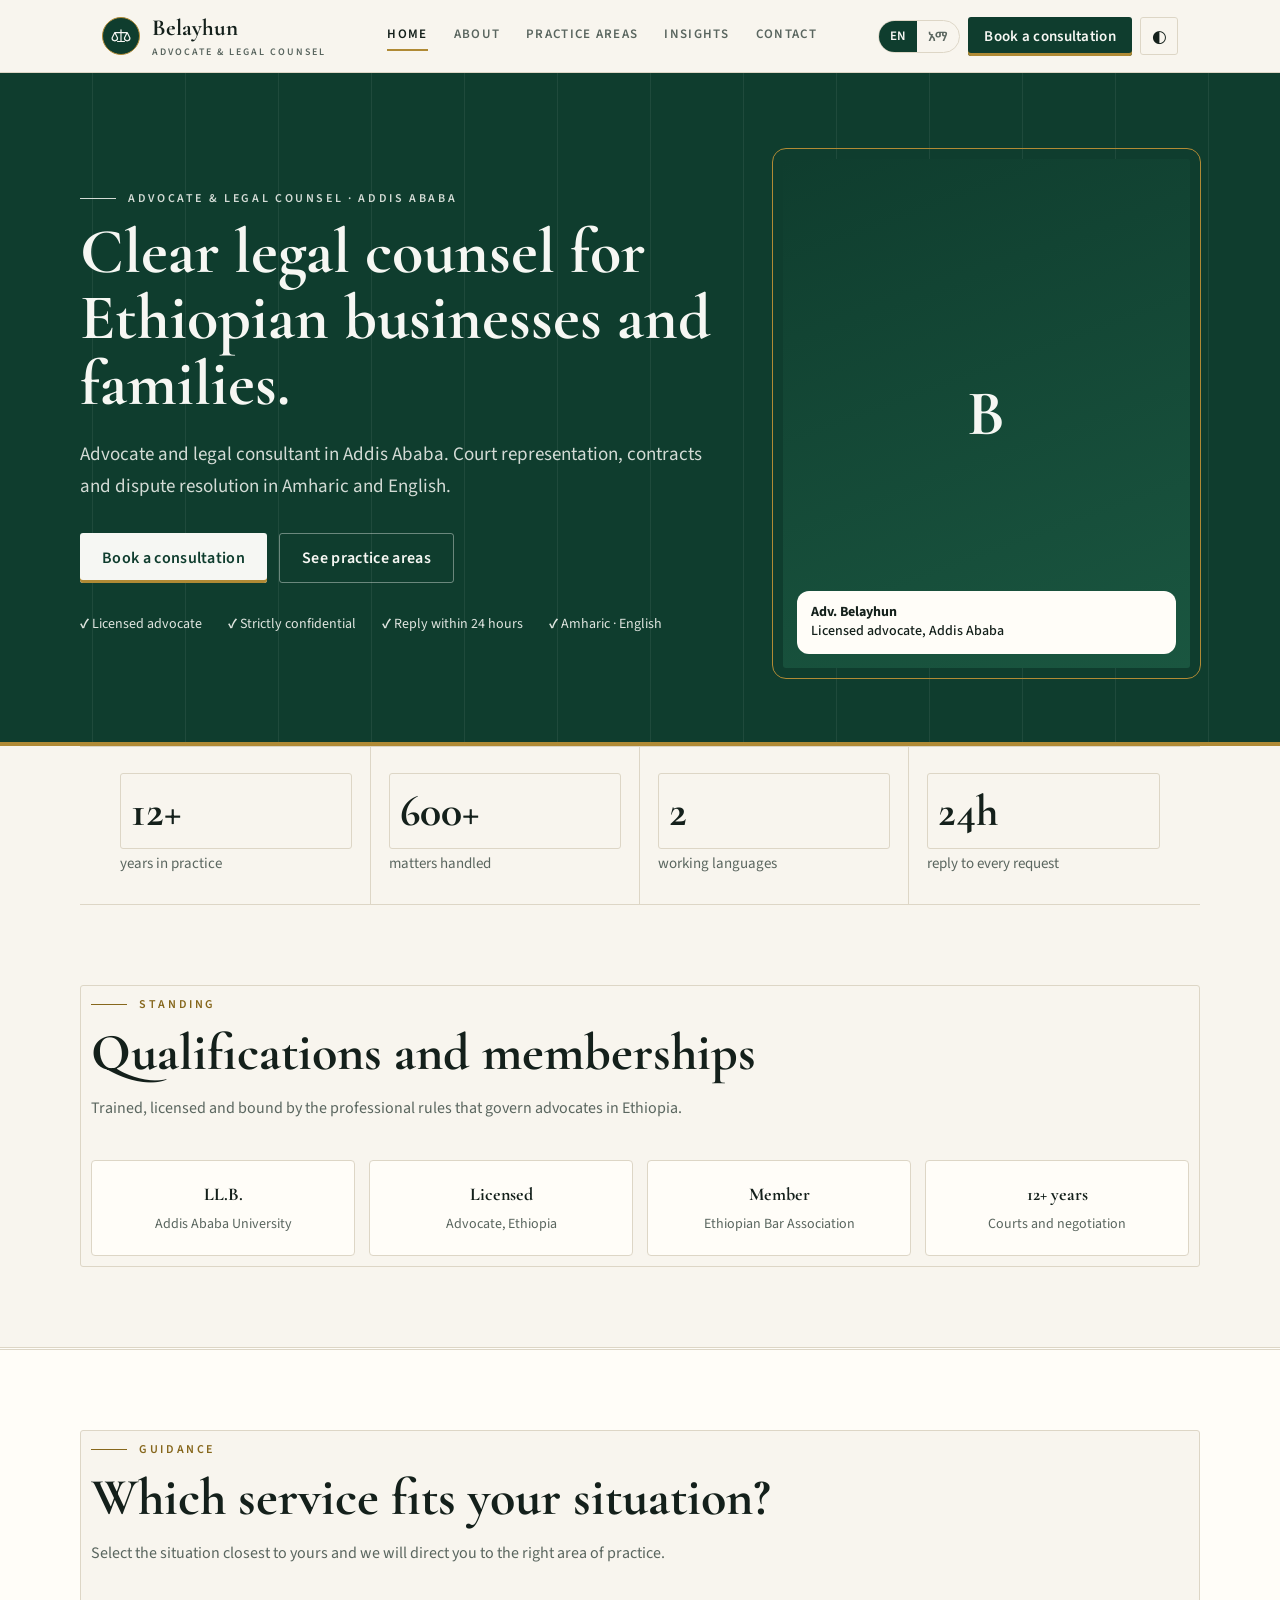
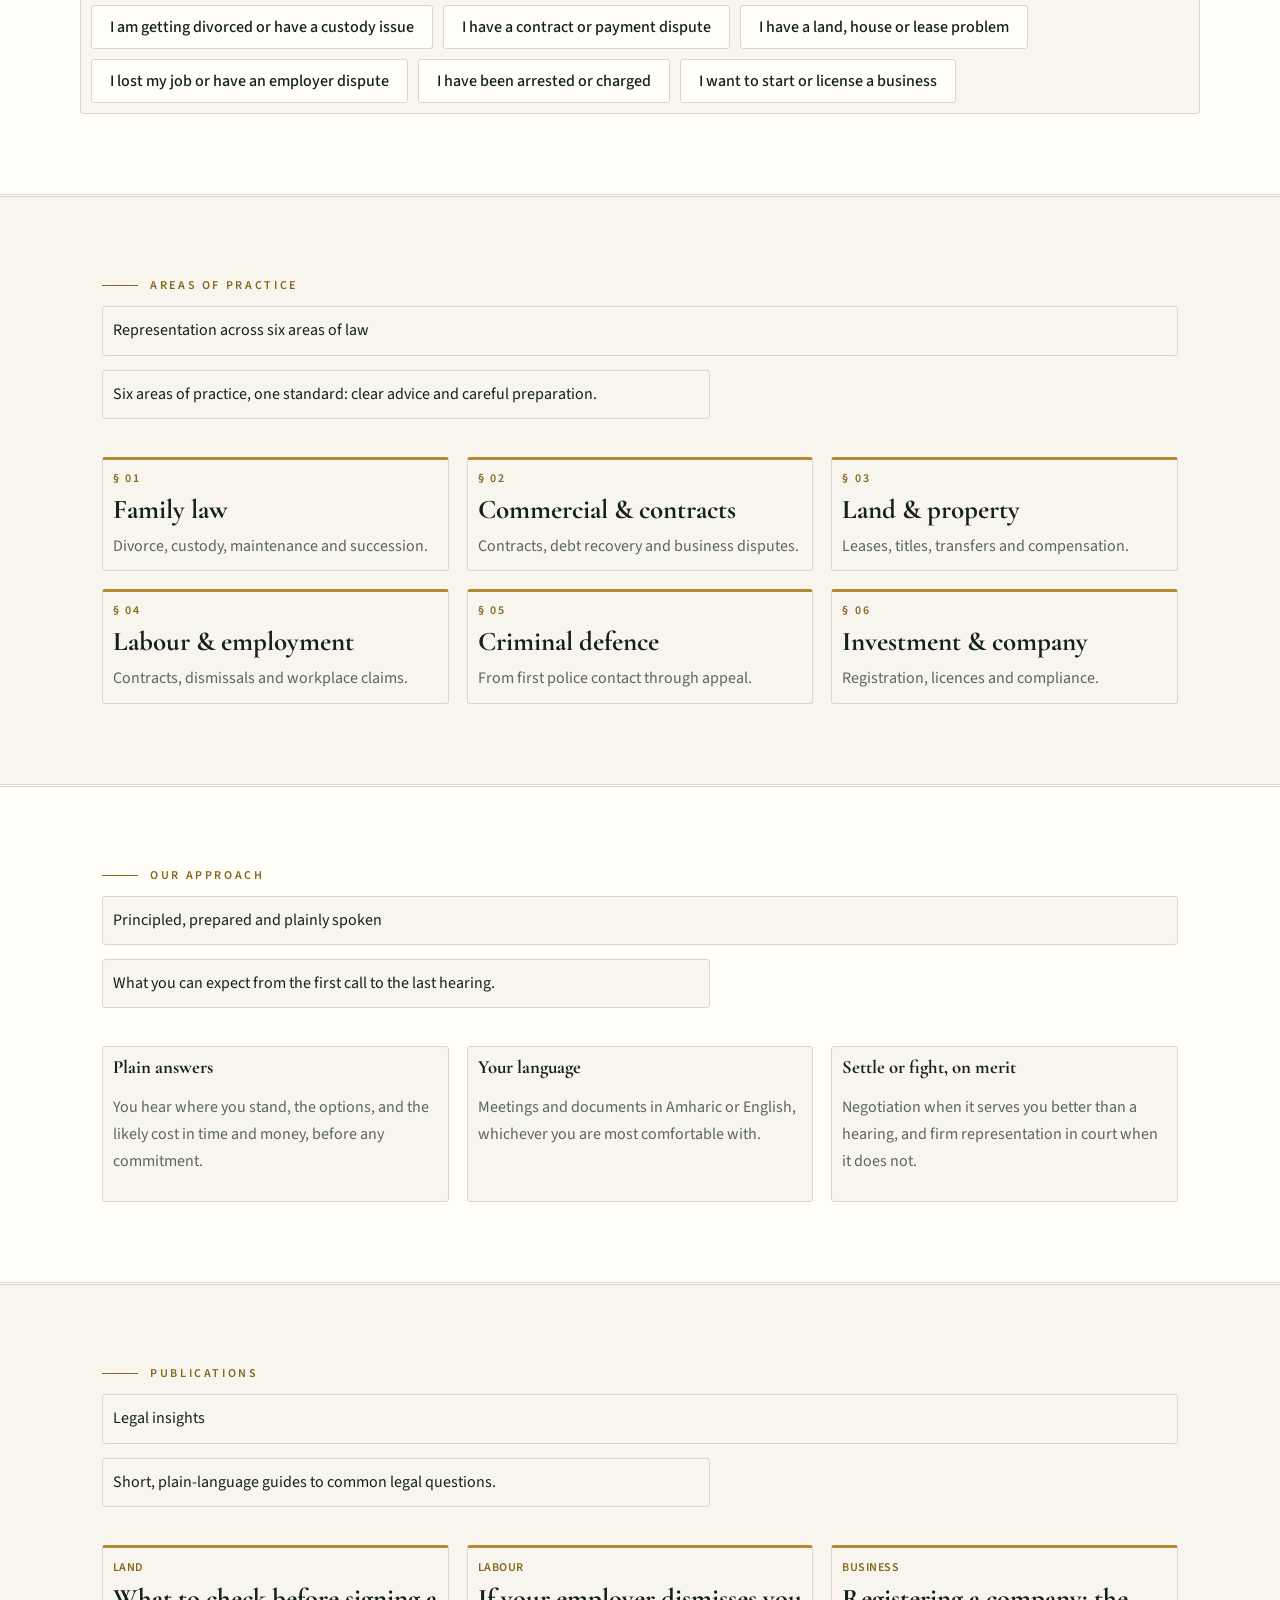
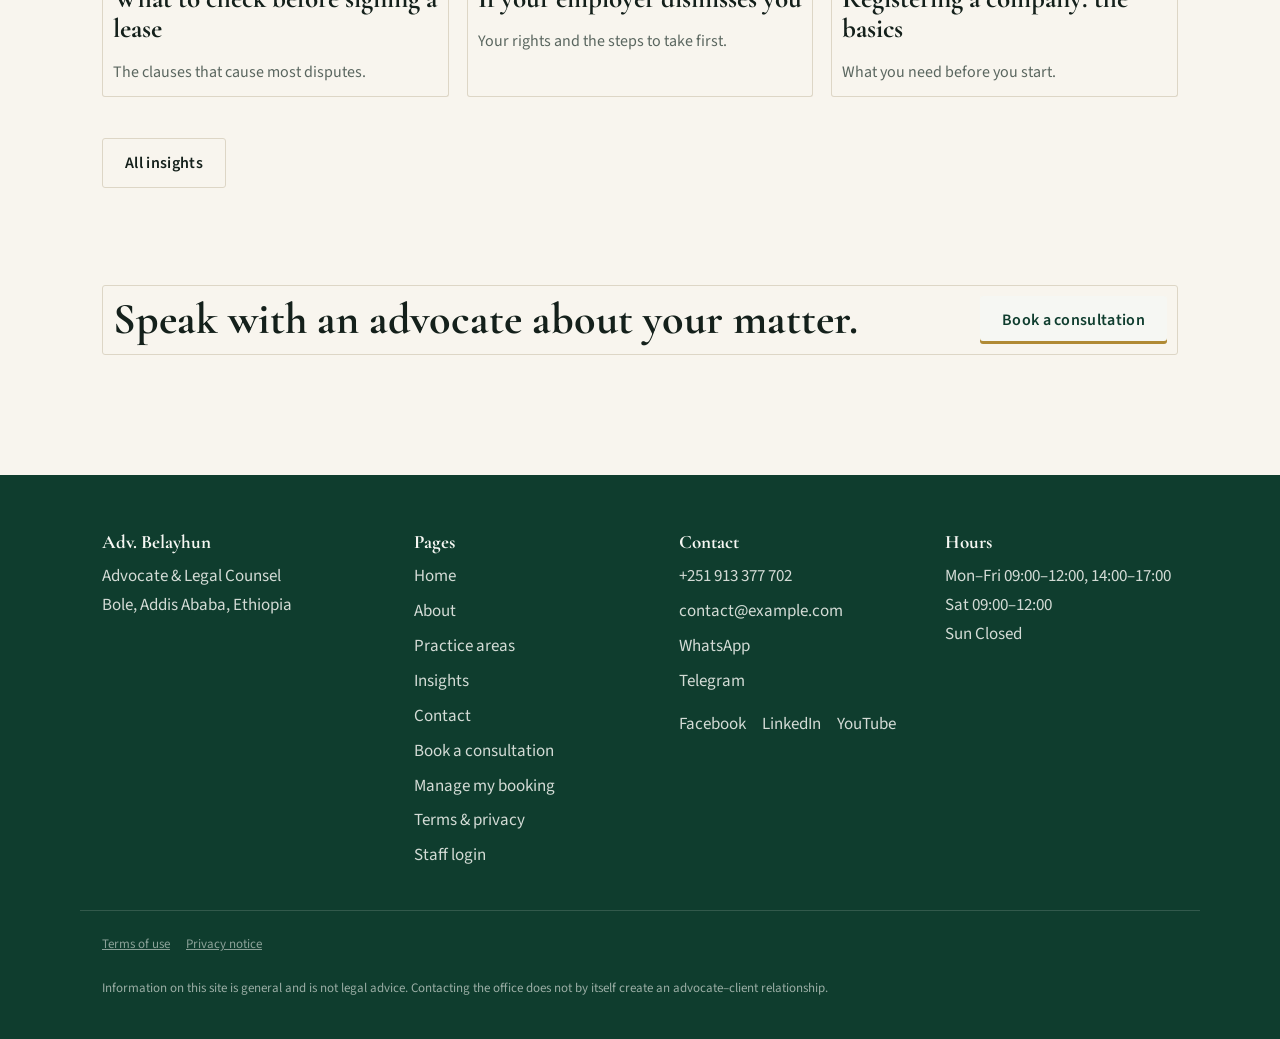
==== commit 6b364265: "Add files via upload" ====
--- a/index.html
+++ b/index.html
@@ -1,11 +1,11 @@
 <!DOCTYPE html><html lang="en"><head><meta charset="utf-8"><meta name="viewport" content="width=device-width, initial-scale=1, viewport-fit=cover"><link rel="preconnect" href="https://fonts.googleapis.com"><link href="https://fonts.googleapis.com/css2?family=Cormorant+Garamond:wght@500;600;700&family=Source+Sans+3:wght@400;500;600&family=Noto+Serif+Ethiopic:wght@500;700&family=Noto+Sans+Ethiopic:wght@400;600;700&display=swap" rel="stylesheet"><link rel="stylesheet" href="css/style.css"><link rel="icon" href="favicon.svg" type="image/svg+xml"><meta name="theme-color" content="#0e3b2e"><title>Advocate &amp; Legal Counsel in Addis Ababa | Adv. Belayhun</title><meta name="description" content="Advocate in Addis Ababa: family, commercial, land, labour, criminal and investment law. Book a consultation online.">
-<script type="application/ld+json">{"@context":"https://schema.org","@type":"LegalService","name":"Adv. Belayhun","areaServed":"Addis Ababa","address":{"@type":"PostalAddress","addressLocality":"Addis Ababa","addressCountry":"ET"},"telephone":"+251 911 000 000","knowsLanguage":["am","om","en"]}</script></head><body><div id="hdr"></div><main id="main">
-<div class="hero-d"><div class="wrap hero"><div><div class="eyebrow">Advocate &amp; Legal Counsel · Addis Ababa</div><h1 data-en="Clear legal counsel for Ethiopian businesses and families." data-am="ለኢትዮጵያ ንግዶችና ቤተሰቦች ግልጽ የሕግ ምክር።" data-om="Gorsa seeraa ifaa daldaltootaa fi maatiiwwan Itoophiyaatiif.">Clear legal counsel for Ethiopian businesses and families.</h1>
-<p class="lead" data-en="Advocate and legal consultant in Addis Ababa. Court representation, contracts and dispute resolution in Amharic, Afaan Oromo and English." data-am="በአዲስ አበባ የሚገኝ ጠበቃና የሕግ አማካሪ። የፍርድ ቤት ውክልና፣ ውሎችና የክርክር አፈታት በአማርኛ፣ በአፋን ኦሮሞና በእንግሊዝኛ።" data-om="Abukaatoo fi gorsaa seeraa Finfinneetti argamu. Bakka bu'insa mana murtii, waliigaltee fi furmaata falmii Afaan Amaaraa, Afaan Oromoo fi Afaan Ingiliffaan.">Advocate and legal consultant in Addis Ababa. Court representation, contracts and dispute resolution in Amharic, Afaan Oromo and English.</p>
-<div class="cta"><a class="btn" href="book.html" data-en="Book a consultation" data-am="ቀጠሮ ያስይዙ" data-om="Beellama Qabadhu">Book a consultation</a><a class="btn ghost" href="services.html" data-en="See practice areas" data-am="አገልግሎቶችን ይመልከቱ" data-om="Gamtaawwan hojii ilaali">See practice areas</a></div>
-<div class="trust"><span>Licensed advocate</span><span>Strictly confidential</span><span>Reply within 24 hours</span><span>Amharic · Afaan Oromo · English</span></div></div>
+<script type="application/ld+json">{"@context":"https://schema.org","@type":"LegalService","name":"Adv. Belayhun","areaServed":"Addis Ababa","address":{"@type":"PostalAddress","addressLocality":"Addis Ababa","addressCountry":"ET"},"telephone":"+251 913 377 702","knowsLanguage":["am","en"]}</script></head><body><div id="hdr"></div><main id="main">
+<div class="hero-d"><div class="wrap hero"><div><div class="eyebrow">Advocate &amp; Legal Counsel · Addis Ababa</div><h1>Clear legal counsel for Ethiopian businesses and families.</h1>
+<p class="lead">Advocate and legal consultant in Addis Ababa. Court representation, contracts and dispute resolution in Amharic and English.</p>
+<div class="cta"><a class="btn" href="book.html">Book a consultation</a><a class="btn ghost" href="services.html">See practice areas</a></div>
+<div class="trust"><span>Licensed advocate</span><span>Strictly confidential</span><span>Reply within 24 hours</span><span>Amharic · English</span></div></div>
 <div class="ph big">B<img src="img/lawyer.jpg" alt="Portrait of Adv. Belayhun" onerror="this.remove()"><div class="chip"><b>Adv. Belayhun</b><br>Licensed advocate, Addis Ababa</div></div></div></div>
-<div class="wrap stats"><div><b data-count="12" data-suf="+">12+</b><span>years in practice</span></div><div><b data-count="600" data-suf="+">600+</b><span>matters handled</span></div><div><b data-count="3">3</b><span>working languages</span></div><div><b data-count="24" data-suf="h">24h</b><span>reply to every request</span></div></div>
+<div class="wrap stats"><div><b data-count="12" data-suf="+">12+</b><span>years in practice</span></div><div><b data-count="600" data-suf="+">600+</b><span>matters handled</span></div><div><b data-count="2">2</b><span>working languages</span></div><div><b data-count="24" data-suf="h">24h</b><span>reply to every request</span></div></div>
 <section><div class="wrap reveal"><div class="eyebrow">Standing</div><h2>Qualifications and memberships</h2><p class="sub">Trained, licensed and bound by the professional rules that govern advocates in Ethiopia.</p><div class="badges"><div class="badge"><b>LL.B.</b><span>Addis Ababa University</span></div><div class="badge"><b>Licensed</b><span>Advocate, Ethiopia</span></div><div class="badge"><b>Member</b><span>Ethiopian Bar Association</span></div><div class="badge"><b>12+ years</b><span>Courts and negotiation</span></div></div></div></section>
 <section class="alt"><div class="wrap reveal"><div class="eyebrow">Guidance</div><h2>Which service fits your situation?</h2><p class="sub">Select the situation closest to yours and we will direct you to the right area of practice.</p>
 <div class="chips" id="mc"></div><div class="out" id="mo" aria-live="polite"><h3 id="mt"></h3><p id="md"></p><div class="cta"><a class="btn" id="mb" href="book.html">Book an initial consultation</a><a class="btn ghost" id="ml">Read more</a><a class="btn ghost" id="mu" hidden>Urgent? Call now</a></div></div></div></section>
@@ -13,7 +13,7 @@
 <div class="grid3" style="counter-reset:cl"><a class="card clause reveal" href="services.html#family"><h3>Family law</h3><p>Divorce, custody, maintenance and succession.</p></a><a class="card clause reveal" href="services.html#commercial"><h3>Commercial &amp; contracts</h3><p>Contracts, debt recovery and business disputes.</p></a><a class="card clause reveal" href="services.html#land"><h3>Land &amp; property</h3><p>Leases, titles, transfers and compensation.</p></a>
 <a class="card clause reveal" href="services.html#labour"><h3>Labour &amp; employment</h3><p>Contracts, dismissals and workplace claims.</p></a><a class="card clause reveal" href="services.html#criminal"><h3>Criminal defence</h3><p>From first police contact through appeal.</p></a><a class="card clause reveal" href="services.html#investment"><h3>Investment &amp; company</h3><p>Registration, licences and compliance.</p></a></div></div></section>
 <section class="alt"><div class="wrap"><div class="eyebrow">Our approach</div><h2 class="reveal">Principled, prepared and plainly spoken</h2><p class="sub reveal">What you can expect from the first call to the last hearing.</p>
-<div class="grid3"><div class="reveal"><h3>Plain answers</h3><p style="color:var(--mut)">You hear where you stand, the options, and the likely cost in time and money, before any commitment.</p></div><div class="reveal"><h3>Your language</h3><p style="color:var(--mut)">Meetings and documents in Amharic, Afaan Oromo or English, whichever you are most comfortable with.</p></div><div class="reveal"><h3>Settle or fight, on merit</h3><p style="color:var(--mut)">Negotiation when it serves you better than a hearing, and firm representation in court when it does not.</p></div></div></div></section>
+<div class="grid3"><div class="reveal"><h3>Plain answers</h3><p style="color:var(--mut)">You hear where you stand, the options, and the likely cost in time and money, before any commitment.</p></div><div class="reveal"><h3>Your language</h3><p style="color:var(--mut)">Meetings and documents in Amharic or English, whichever you are most comfortable with.</p></div><div class="reveal"><h3>Settle or fight, on merit</h3><p style="color:var(--mut)">Negotiation when it serves you better than a hearing, and firm representation in court when it does not.</p></div></div></div></section>
 <section class="alt" id="rv" hidden><div class="wrap"><div class="eyebrow">Client voices</div><h2>What clients say</h2><p class="sub">Reviews from clients whose consultations have been completed, shown with their permission.</p><div class="grid3" id="rvg"></div></div></section>
 <section><div class="wrap"><div class="eyebrow">Publications</div><h2 class="reveal">Legal insights</h2><p class="sub reveal">Short, plain-language guides to common legal questions.</p><div class="grid3" id="ip"><a class="card art reveal" href="insights.html"><small>Land</small><h3>What to check before signing a lease</h3><p>The clauses that cause most disputes.</p></a><a class="card art reveal" href="insights.html"><small>Labour</small><h3>If your employer dismisses you</h3><p>Your rights and the steps to take first.</p></a><a class="card art reveal" href="insights.html"><small>Business</small><h3>Registering a company: the basics</h3><p>What you need before you start.</p></a></div><p><a class="btn ghost" href="insights.html" style="margin-top:24px">All insights</a></p></div></section>
 <section style="padding-top:0"><div class="wrap"><div class="band reveal"><h2>Speak with an advocate about your matter.</h2><a class="btn" href="book.html">Book a consultation</a></div></div></section>
--- a/css/style.css
+++ b/css/style.css
@@ -114,3 +114,7 @@
 .dh{font-size:23px!important;margin:26px 0 10px;padding-bottom:6px;border-bottom:1px solid var(--line)}
 .quote{font:500 22px/1.4 "Cormorant Garamond","Noto Serif Ethiopic",serif;margin:10px 0}
 @media print{header,footer,.sbar,.cta,.band,.drop,.skip,.burger{display:none!important}body{background:#fff;color:#000}.reveal{opacity:1!important;transform:none!important}a{text-decoration:none}}
+
+body[data-noi18n] .lang{display:none!important}
+html[lang=am] nav.d,html[lang=am] .eyebrow,html[lang=am] .bn small,html[lang=am] .clause:before{letter-spacing:.02em;text-transform:none}
+html[lang=am] body{line-height:1.8}html[lang=am] h1,html[lang=am] h2{line-height:1.25}
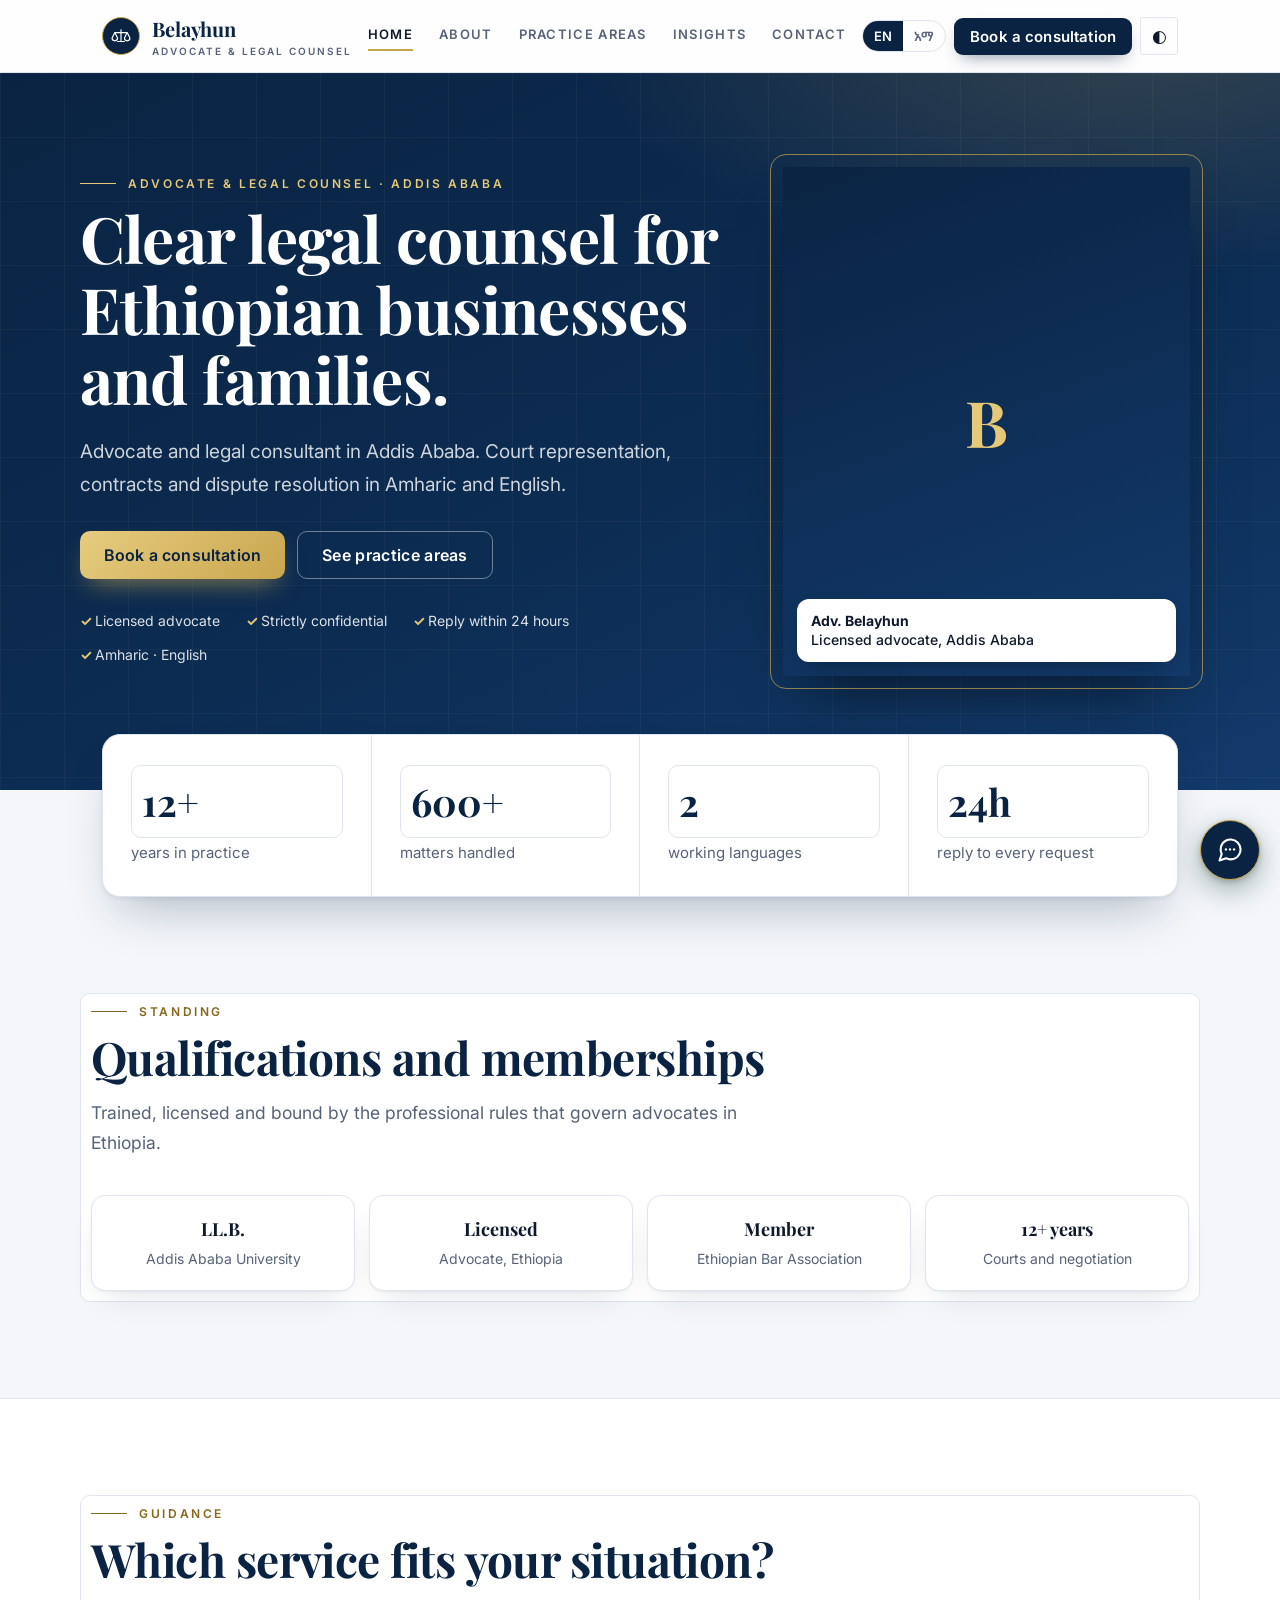
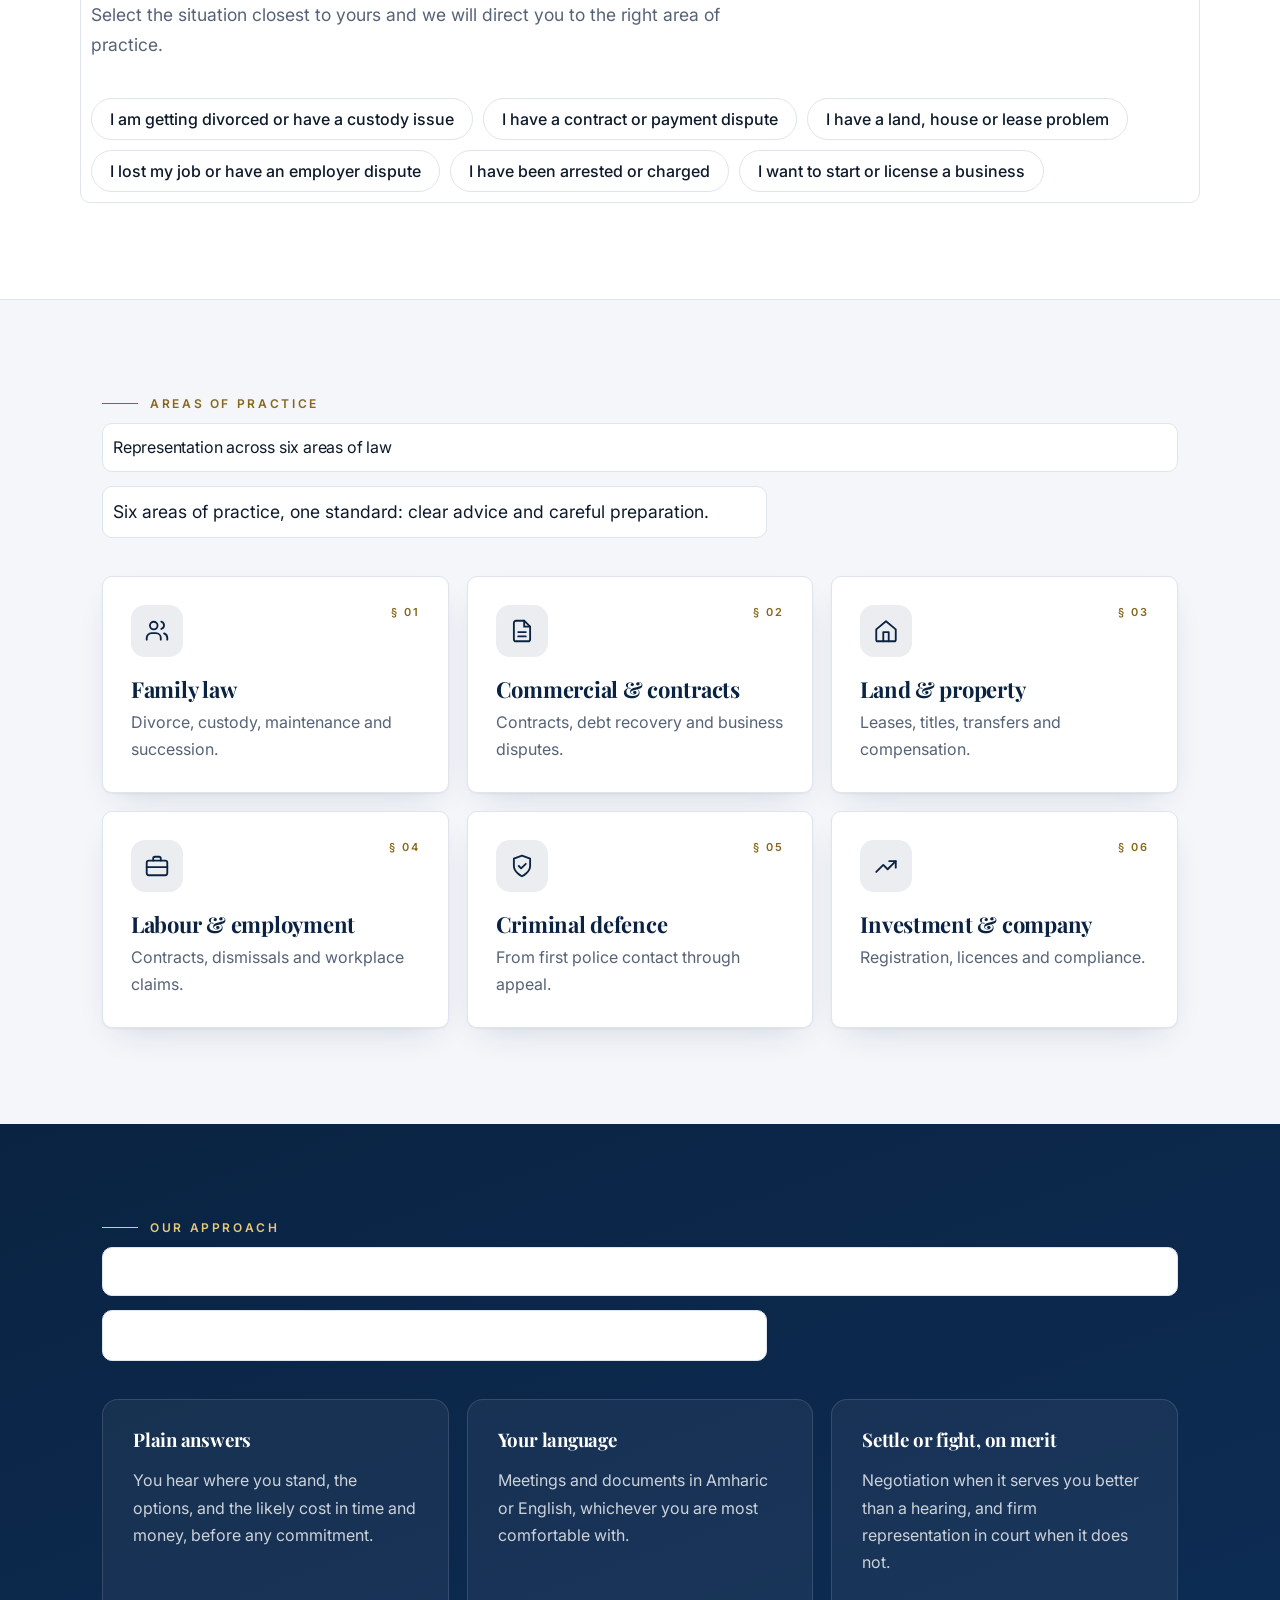
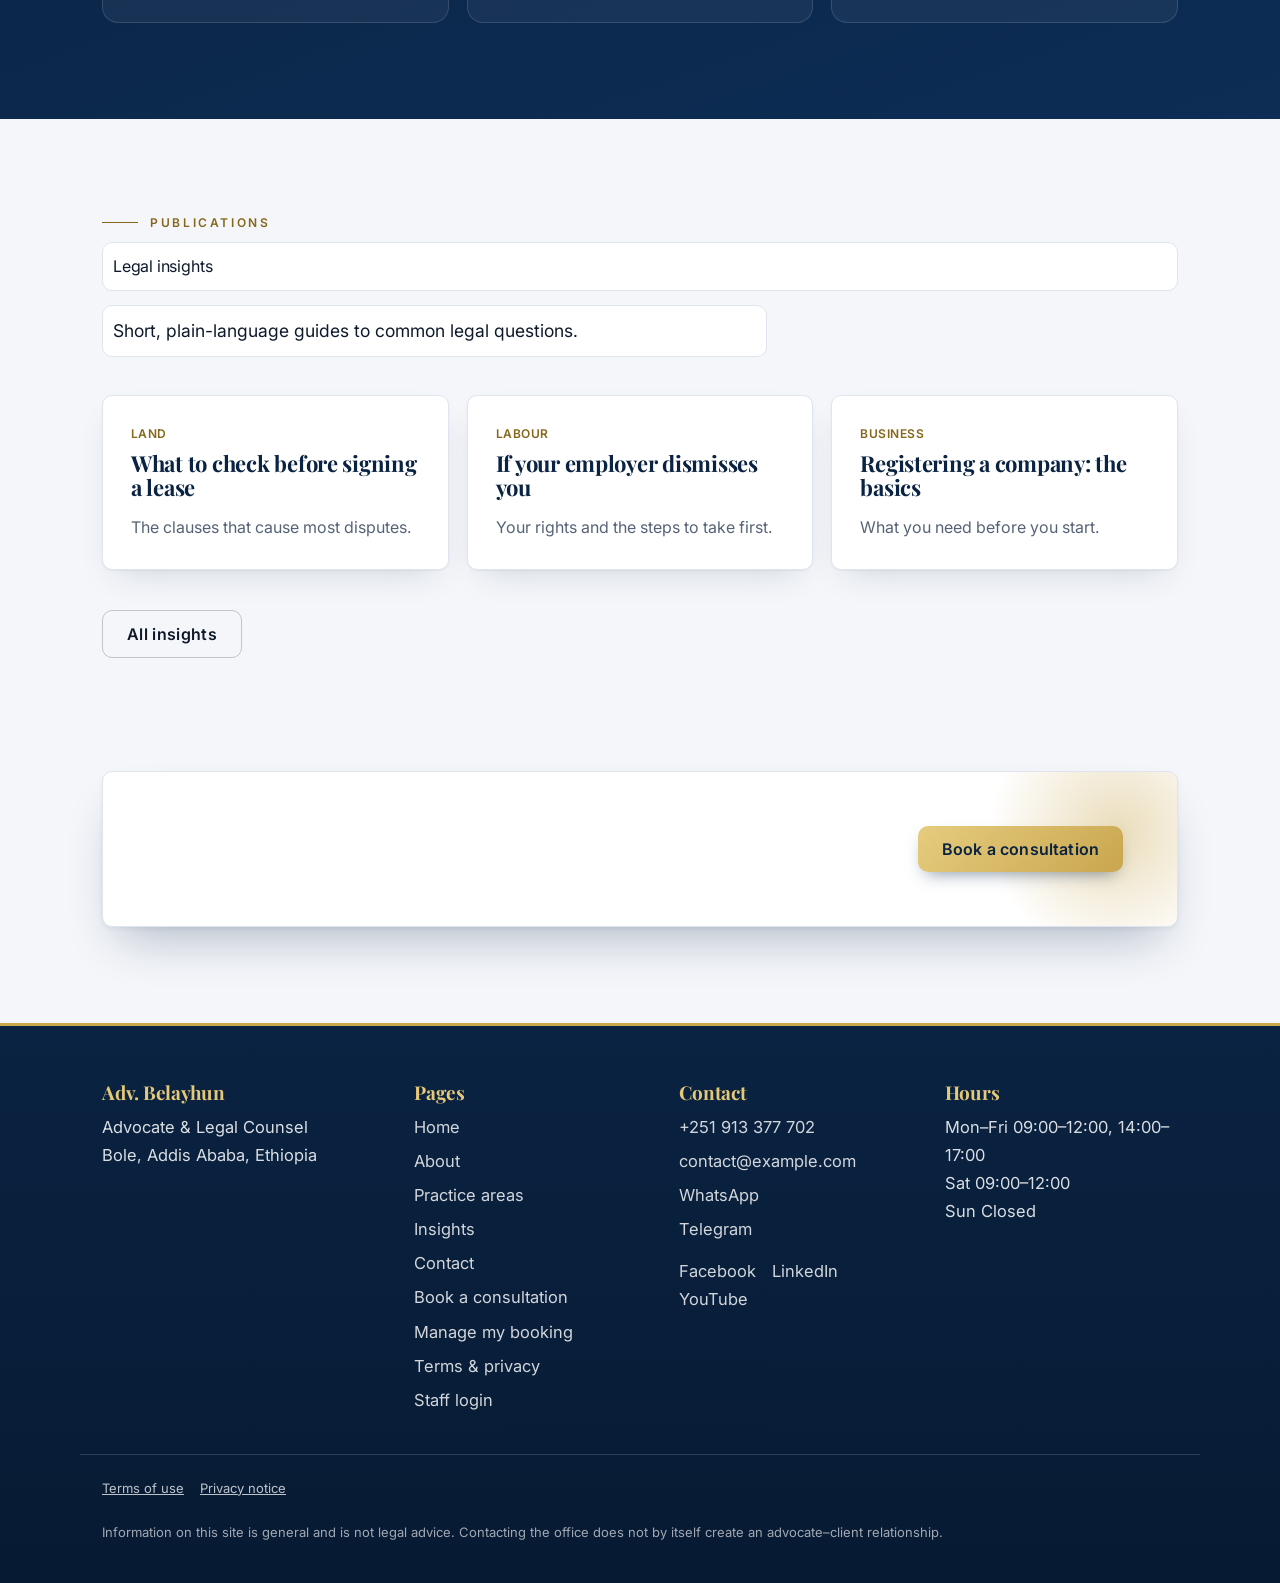
==== commit 7e9a56fe: "Add files via upload" ====
--- a/index.html
+++ b/index.html
@@ -1,4 +1,4 @@
-<!DOCTYPE html><html lang="en"><head><meta charset="utf-8"><meta name="viewport" content="width=device-width, initial-scale=1, viewport-fit=cover"><link rel="preconnect" href="https://fonts.googleapis.com"><link href="https://fonts.googleapis.com/css2?family=Cormorant+Garamond:wght@500;600;700&family=Source+Sans+3:wght@400;500;600&family=Noto+Serif+Ethiopic:wght@500;700&family=Noto+Sans+Ethiopic:wght@400;600;700&display=swap" rel="stylesheet"><link rel="stylesheet" href="css/style.css"><link rel="icon" href="favicon.svg" type="image/svg+xml"><meta name="theme-color" content="#0e3b2e"><title>Advocate &amp; Legal Counsel in Addis Ababa | Adv. Belayhun</title><meta name="description" content="Advocate in Addis Ababa: family, commercial, land, labour, criminal and investment law. Book a consultation online.">
+<!DOCTYPE html><html lang="en"><head><meta charset="utf-8"><meta name="viewport" content="width=device-width, initial-scale=1, viewport-fit=cover"><link rel="preconnect" href="https://fonts.googleapis.com"><link href="https://fonts.googleapis.com/css2?family=Playfair+Display:wght@600;700&family=Inter:wght@400;500;600&family=Noto+Serif+Ethiopic:wght@500;700&family=Noto+Sans+Ethiopic:wght@400;600;700&display=swap" rel="stylesheet"><link rel="stylesheet" href="css/style.css"><link rel="icon" href="favicon.svg" type="image/svg+xml"><meta name="theme-color" content="#0e3b2e"><title>Advocate &amp; Legal Counsel in Addis Ababa | Adv. Belayhun</title><meta name="description" content="Advocate in Addis Ababa: family, commercial, land, labour, criminal and investment law. Book a consultation online.">
 <script type="application/ld+json">{"@context":"https://schema.org","@type":"LegalService","name":"Adv. Belayhun","areaServed":"Addis Ababa","address":{"@type":"PostalAddress","addressLocality":"Addis Ababa","addressCountry":"ET"},"telephone":"+251 913 377 702","knowsLanguage":["am","en"]}</script></head><body><div id="hdr"></div><main id="main">
 <div class="hero-d"><div class="wrap hero"><div><div class="eyebrow">Advocate &amp; Legal Counsel · Addis Ababa</div><h1>Clear legal counsel for Ethiopian businesses and families.</h1>
 <p class="lead">Advocate and legal consultant in Addis Ababa. Court representation, contracts and dispute resolution in Amharic and English.</p>
@@ -10,9 +10,9 @@
 <section class="alt"><div class="wrap reveal"><div class="eyebrow">Guidance</div><h2>Which service fits your situation?</h2><p class="sub">Select the situation closest to yours and we will direct you to the right area of practice.</p>
 <div class="chips" id="mc"></div><div class="out" id="mo" aria-live="polite"><h3 id="mt"></h3><p id="md"></p><div class="cta"><a class="btn" id="mb" href="book.html">Book an initial consultation</a><a class="btn ghost" id="ml">Read more</a><a class="btn ghost" id="mu" hidden>Urgent? Call now</a></div></div></div></section>
 <section><div class="wrap"><div class="eyebrow">Areas of practice</div><h2 class="reveal">Representation across six areas of law</h2><p class="sub reveal">Six areas of practice, one standard: clear advice and careful preparation.</p>
-<div class="grid3" style="counter-reset:cl"><a class="card clause reveal" href="services.html#family"><h3>Family law</h3><p>Divorce, custody, maintenance and succession.</p></a><a class="card clause reveal" href="services.html#commercial"><h3>Commercial &amp; contracts</h3><p>Contracts, debt recovery and business disputes.</p></a><a class="card clause reveal" href="services.html#land"><h3>Land &amp; property</h3><p>Leases, titles, transfers and compensation.</p></a>
-<a class="card clause reveal" href="services.html#labour"><h3>Labour &amp; employment</h3><p>Contracts, dismissals and workplace claims.</p></a><a class="card clause reveal" href="services.html#criminal"><h3>Criminal defence</h3><p>From first police contact through appeal.</p></a><a class="card clause reveal" href="services.html#investment"><h3>Investment &amp; company</h3><p>Registration, licences and compliance.</p></a></div></div></section>
-<section class="alt"><div class="wrap"><div class="eyebrow">Our approach</div><h2 class="reveal">Principled, prepared and plainly spoken</h2><p class="sub reveal">What you can expect from the first call to the last hearing.</p>
+<div class="grid3" style="counter-reset:cl"><a class="card clause reveal" href="services.html#family"><span class="ico"><svg viewBox="0 0 24 24" aria-hidden="true"><circle cx="9" cy="7" r="3.5"/><path d="M2.5 20v-1.5A4.5 4.5 0 0 1 7 14h4a4.5 4.5 0 0 1 4.5 4.5V20"/><path d="M16 3.4a3.5 3.5 0 0 1 0 6.7M21.5 20v-1.5a4.5 4.5 0 0 0-3-4.2"/></svg></span><h3>Family law</h3><p>Divorce, custody, maintenance and succession.</p></a><a class="card clause reveal" href="services.html#commercial"><span class="ico"><svg viewBox="0 0 24 24" aria-hidden="true"><path d="M14 2.5H6.5a2 2 0 0 0-2 2v15a2 2 0 0 0 2 2h11a2 2 0 0 0 2-2V8z"/><path d="M14 2.5V8h5.5M8.5 13h7M8.5 17h7"/></svg></span><h3>Commercial &amp; contracts</h3><p>Contracts, debt recovery and business disputes.</p></a><a class="card clause reveal" href="services.html#land"><span class="ico"><svg viewBox="0 0 24 24" aria-hidden="true"><path d="M3 10.5 12 3l9 7.5V20a1.5 1.5 0 0 1-1.5 1.5h-15A1.5 1.5 0 0 1 3 20z"/><path d="M9.5 21.5V13h5v8.5"/></svg></span><h3>Land &amp; property</h3><p>Leases, titles, transfers and compensation.</p></a>
+<a class="card clause reveal" href="services.html#labour"><span class="ico"><svg viewBox="0 0 24 24" aria-hidden="true"><rect x="2.5" y="7" width="19" height="13.5" rx="2"/><path d="M8.5 7V5a1.5 1.5 0 0 1 1.5-1.5h4A1.5 1.5 0 0 1 15.5 5v2M2.5 13h19"/></svg></span><h3>Labour &amp; employment</h3><p>Contracts, dismissals and workplace claims.</p></a><a class="card clause reveal" href="services.html#criminal"><span class="ico"><svg viewBox="0 0 24 24" aria-hidden="true"><path d="M12 21.5s7.5-3.6 7.5-9.5V5.2L12 2.5 4.5 5.2V12c0 5.9 7.5 9.5 7.5 9.5z"/><path d="m9 12 2.2 2.2L15.5 10"/></svg></span><h3>Criminal defence</h3><p>From first police contact through appeal.</p></a><a class="card clause reveal" href="services.html#investment"><span class="ico"><svg viewBox="0 0 24 24" aria-hidden="true"><path d="M3 17.5 9.5 11l4 4L21 7.5"/><path d="M15 7.5h6V13.5"/></svg></span><h3>Investment &amp; company</h3><p>Registration, licences and compliance.</p></a></div></div></section>
+<section class="sec-dark"><div class="wrap"><div class="eyebrow">Our approach</div><h2 class="reveal">Principled, prepared and plainly spoken</h2><p class="sub reveal">What you can expect from the first call to the last hearing.</p>
 <div class="grid3"><div class="reveal"><h3>Plain answers</h3><p style="color:var(--mut)">You hear where you stand, the options, and the likely cost in time and money, before any commitment.</p></div><div class="reveal"><h3>Your language</h3><p style="color:var(--mut)">Meetings and documents in Amharic or English, whichever you are most comfortable with.</p></div><div class="reveal"><h3>Settle or fight, on merit</h3><p style="color:var(--mut)">Negotiation when it serves you better than a hearing, and firm representation in court when it does not.</p></div></div></div></section>
 <section class="alt" id="rv" hidden><div class="wrap"><div class="eyebrow">Client voices</div><h2>What clients say</h2><p class="sub">Reviews from clients whose consultations have been completed, shown with their permission.</p><div class="grid3" id="rvg"></div></div></section>
 <section><div class="wrap"><div class="eyebrow">Publications</div><h2 class="reveal">Legal insights</h2><p class="sub reveal">Short, plain-language guides to common legal questions.</p><div class="grid3" id="ip"><a class="card art reveal" href="insights.html"><small>Land</small><h3>What to check before signing a lease</h3><p>The clauses that cause most disputes.</p></a><a class="card art reveal" href="insights.html"><small>Labour</small><h3>If your employer dismisses you</h3><p>Your rights and the steps to take first.</p></a><a class="card art reveal" href="insights.html"><small>Business</small><h3>Registering a company: the basics</h3><p>What you need before you start.</p></a></div><p><a class="btn ghost" href="insights.html" style="margin-top:24px">All insights</a></p></div></section>
--- a/css/style.css
+++ b/css/style.css
@@ -1,21 +1,21 @@
-:root{--bg:#f8f5ee;--surf:#fffdf8;--ink:#14201b;--mut:#5a665f;--line:#ddd6c6;--green:#0f3d2e;--green2:#1a5640;--gold:#b08a35;--goldtx:#86671c;--onG:#f6f7f3;--ok:#1d7a4f;--bad:#b3392f;box-sizing:border-box;padding-top:env(safe-area-inset-top,0px);padding-bottom:env(safe-area-inset-bottom,0px)}
-@media (prefers-color-scheme:dark){:root:not([data-theme="light"]){--bg:#0b1713;--surf:#12231d;--ink:#eef2ec;--mut:#a3b3ab;--line:#26392f;--green:#d7b25c;--green2:#e6c577;--gold:#d7b25c;--goldtx:#d7b25c;--onG:#0b1713;--ok:#5cc58e;--bad:#ef8a80}}
-:root[data-theme="dark"]{--bg:#0b1713;--surf:#12231d;--ink:#eef2ec;--mut:#a3b3ab;--line:#26392f;--green:#d7b25c;--green2:#e6c577;--gold:#d7b25c;--goldtx:#d7b25c;--onG:#0b1713;--ok:#5cc58e;--bad:#ef8a80}
+:root{--bg:#f4f6fa;--surf:#ffffff;--ink:#0e1a2b;--hd:#0a2342;--mut:#566377;--line:#dfe5ee;--green:#0a2342;--green2:#123a6b;--gold:#c9a64e;--goldtx:#86671c;--onG:#ffffff;--ok:#1d7a4f;--bad:#b3392f;box-sizing:border-box;padding-top:env(safe-area-inset-top,0px);padding-bottom:env(safe-area-inset-bottom,0px)}
+@media (prefers-color-scheme:dark){:root:not([data-theme="light"]){--bg:#08111f;--surf:#0f1b2f;--ink:#e8edf6;--hd:#e8edf6;--mut:#9fb0c6;--line:#22304a;--green:#d6b25e;--green2:#e6c97c;--gold:#d6b25e;--goldtx:#d6b25e;--onG:#08111f;--ok:#5cc58e;--bad:#ef8a80}}
+:root[data-theme="dark"]{--bg:#08111f;--surf:#0f1b2f;--ink:#e8edf6;--hd:#e8edf6;--mut:#9fb0c6;--line:#22304a;--green:#d6b25e;--green2:#e6c97c;--gold:#d6b25e;--goldtx:#d6b25e;--onG:#08111f;--ok:#5cc58e;--bad:#ef8a80}
 *{box-sizing:border-box}html{scroll-behavior:smooth;scroll-padding-top:calc(env(safe-area-inset-top,0px) + 76px)}
-body{margin:0;background:var(--bg);color:var(--ink);font:400 17px/1.65 "Source Sans 3","Noto Sans Ethiopic",system-ui,sans-serif}
-h1,h2,h3{font-family:"Cormorant Garamond","Noto Serif Ethiopic",Georgia,serif;line-height:1.12;margin:0;font-weight:700;letter-spacing:-.01em}
+body{margin:0;background:var(--bg);color:var(--ink);font:400 17px/1.65 "Inter","Noto Sans Ethiopic",system-ui,sans-serif}
+h1,h2,h3{font-family:"Playfair Display","Noto Serif Ethiopic",Georgia,serif;line-height:1.12;margin:0;font-weight:700;letter-spacing:-.01em}
 a{color:inherit}.wrap{max-width:1120px;margin:0 auto;padding:0 22px}img{max-width:100%}
 header{position:sticky;top:env(safe-area-inset-top,0px);z-index:30;background:color-mix(in srgb,var(--bg) 94%,transparent);backdrop-filter:blur(10px);border-bottom:1px solid var(--line)}
 .nav{display:flex;align-items:center;justify-content:space-between;height:66px;gap:12px}
-.brand{font:700 18px "Cormorant Garamond",serif;text-decoration:none;display:flex;align-items:center;gap:10px}
+.brand{font:700 18px "Playfair Display",serif;text-decoration:none;display:flex;align-items:center;gap:10px}
 .mark{width:32px;height:32px;border-radius:50%;background:var(--green);color:var(--onG);display:grid;place-items:center;font-size:16px}
 nav.d{display:flex;gap:26px;font-size:15px}nav.d a,.drop a.l{text-decoration:none;color:var(--mut)}nav.d a:hover,nav.d a[aria-current],.drop a[aria-current]{color:var(--ink)}
 nav.d a[aria-current]{box-shadow:0 2px var(--gold);padding-bottom:4px}
 .tools{display:flex;gap:8px;align-items:center}
 .lang{display:flex;border:1px solid var(--line);border-radius:99px;overflow:hidden}
-.lang button{border:0;background:none;color:var(--mut);padding:6px 11px;font:600 13px "Source Sans 3","Noto Sans Ethiopic",sans-serif;cursor:pointer}
+.lang button{border:0;background:none;color:var(--mut);padding:6px 11px;font:600 13px "Inter","Noto Sans Ethiopic",sans-serif;cursor:pointer}
 .lang button[aria-pressed=true]{background:var(--green);color:var(--onG)}
-.btn{display:inline-flex;align-items:center;justify-content:center;gap:8px;background:var(--green);color:var(--onG);border:0;border-radius:10px;padding:13px 22px;font:600 16px "Source Sans 3","Noto Sans Ethiopic",sans-serif;text-decoration:none;cursor:pointer}
+.btn{display:inline-flex;align-items:center;justify-content:center;gap:8px;background:var(--green);color:var(--onG);border:0;border-radius:10px;padding:13px 22px;font:600 16px "Inter","Noto Sans Ethiopic",sans-serif;text-decoration:none;cursor:pointer}
 .btn:hover{background:var(--green2)}.btn.ghost{background:none;color:var(--ink);border:1px solid var(--line)}.btn.ghost:hover{border-color:var(--ink)}.btn:disabled{opacity:.4;cursor:not-allowed}.btn.sm{padding:9px 16px;font-size:15px}
 :focus-visible{outline:3px solid var(--gold);outline-offset:2px}
 .burger{display:none;width:42px;height:42px;border:1px solid var(--line);border-radius:10px;background:none;cursor:pointer;place-items:center;padding:0;color:var(--ink)}
@@ -24,11 +24,11 @@
 .drop{display:none}
 .hero{padding:76px 0 64px;display:grid;grid-template-columns:1.2fr .8fr;gap:52px;align-items:center}
 .hero h1{font-size:clamp(38px,5.6vw,64px)}.lead{font-size:19px;color:var(--mut);max-width:34em;margin:22px 0 30px}.cta{display:flex;gap:12px;flex-wrap:wrap}
-.ph{position:relative;border-radius:18px;overflow:hidden;background:linear-gradient(160deg,var(--green),var(--green2));display:grid;place-items:center;color:var(--onG);font:700 64px "Cormorant Garamond",serif;aspect-ratio:4/5}
-.ph img{position:absolute;inset:0;width:100%;height:100%;object-fit:cover}.ph small{position:absolute;bottom:12px;left:0;right:0;text-align:center;font:400 12px "Source Sans 3",sans-serif;opacity:.7}
-.chip{position:absolute;left:14px;right:14px;bottom:14px;background:var(--surf);color:var(--ink);border-radius:12px;padding:12px 14px;font:500 14px/1.4 "Source Sans 3",sans-serif;z-index:2}
+.ph{position:relative;border-radius:18px;overflow:hidden;background:linear-gradient(160deg,var(--green),var(--green2));display:grid;place-items:center;color:var(--onG);font:700 64px "Playfair Display",serif;aspect-ratio:4/5}
+.ph img{position:absolute;inset:0;width:100%;height:100%;object-fit:cover}.ph small{position:absolute;bottom:12px;left:0;right:0;text-align:center;font:400 12px "Inter",sans-serif;opacity:.7}
+.chip{position:absolute;left:14px;right:14px;bottom:14px;background:var(--surf);color:var(--ink);border-radius:12px;padding:12px 14px;font:500 14px/1.4 "Inter",sans-serif;z-index:2}
 .stats{display:grid;grid-template-columns:repeat(4,1fr);border-block:1px solid var(--line)}.stats div{padding:26px 18px;border-right:1px solid var(--line)}.stats div:last-child{border:0}
-.stats b{font:700 34px "Cormorant Garamond",serif;display:block}.stats span{color:var(--mut);font-size:15px}
+.stats b{font:700 34px "Playfair Display",serif;display:block}.stats span{color:var(--mut);font-size:15px}
 section{padding:80px 0}.alt{background:var(--surf);border-block:1px solid var(--line)}
 h2{font-size:clamp(30px,4vw,44px);margin-bottom:14px}.sub{color:var(--mut);max-width:38em;margin:0 0 38px}
 .page{padding:64px 0 36px}.page h1{font-size:clamp(36px,5vw,56px);margin-bottom:14px}
@@ -38,8 +38,8 @@
 .creds{list-style:none;padding:0;margin:22px 0 0}.creds li{padding:12px 0;border-top:1px solid var(--line);display:flex;gap:12px}.creds li:before{content:"✓";color:var(--ok);font-weight:700}
 .gal{display:grid;grid-template-columns:repeat(3,1fr);gap:16px}.gal figure{margin:0;cursor:zoom-in}.gal .ph{aspect-ratio:4/3;font-size:40px}.gal figcaption{font-size:14px;color:var(--mut);margin-top:8px}
 dialog{border:0;border-radius:14px;padding:0;max-width:min(92vw,900px);background:var(--surf)}dialog::backdrop{background:rgba(0,0,0,.7)}dialog img{display:block;max-height:80vh;margin:auto}dialog p{margin:0;padding:12px 16px;color:var(--ink)}
-.tl{border-left:2px solid var(--line);margin:0 0 0 8px;padding:0 0 0 26px}.tl div{position:relative;padding-bottom:26px}.tl div:before{content:"";position:absolute;left:-33px;top:7px;width:12px;height:12px;border-radius:50%;background:var(--gold)}.tl b{font-family:"Cormorant Garamond",serif;font-size:19px}.tl span{display:block;color:var(--mut);font-size:15px}
-.steps{display:grid;grid-template-columns:repeat(4,1fr);counter-reset:s}.steps div{padding:18px 22px 0 0;border-top:3px solid var(--gold);counter-increment:s}.steps div:before{content:counter(s);font:700 22px "Cormorant Garamond",serif;color:var(--gold)}.steps h3{font-size:20px;margin:6px 0}.steps p{color:var(--mut);font-size:15px;margin:0}
+.tl{border-left:2px solid var(--line);margin:0 0 0 8px;padding:0 0 0 26px}.tl div{position:relative;padding-bottom:26px}.tl div:before{content:"";position:absolute;left:-33px;top:7px;width:12px;height:12px;border-radius:50%;background:var(--gold)}.tl b{font-family:"Playfair Display",serif;font-size:19px}.tl span{display:block;color:var(--mut);font-size:15px}
+.steps{display:grid;grid-template-columns:repeat(4,1fr);counter-reset:s}.steps div{padding:18px 22px 0 0;border-top:3px solid var(--gold);counter-increment:s}.steps div:before{content:counter(s);font:700 22px "Playfair Display",serif;color:var(--gold)}.steps h3{font-size:20px;margin:6px 0}.steps p{color:var(--mut);font-size:15px;margin:0}
 details{border-top:1px solid var(--line);padding:18px 0}details:last-of-type{border-bottom:1px solid var(--line)}summary{font-weight:600;cursor:pointer;font-size:18px}details p,details ul{color:var(--mut);margin:10px 0 0}details ul{padding-left:20px}
 .band{background:var(--green);color:var(--onG);border-radius:20px;padding:46px;display:flex;justify-content:space-between;align-items:center;gap:24px;flex-wrap:wrap}.band h2{margin:0;font-size:clamp(26px,3.4vw,38px)}.band .btn{background:var(--onG);color:var(--green)}
 .book{background:var(--surf);border:1px solid var(--line);border-radius:20px;overflow:hidden}
@@ -49,12 +49,12 @@
 .lbl{font-weight:600;margin:22px 0 10px;display:block}.lbl:first-child{margin-top:0}
 .days{display:flex;gap:10px;overflow-x:auto;padding-bottom:6px}.day{flex:0 0 66px;border:1.5px solid var(--line);border-radius:12px;padding:10px 0;text-align:center;background:none;color:var(--ink);cursor:pointer;font:inherit}
 .day small{display:block;color:var(--mut);font-size:12px}.day b{font-size:21px}.day[aria-pressed=true]{background:var(--green);color:var(--onG);border-color:var(--green)}.day[aria-pressed=true] small{color:inherit}.day:disabled{opacity:.35;cursor:not-allowed}
-.slots{display:grid;grid-template-columns:repeat(auto-fill,minmax(104px,1fr));gap:10px}.slot{border:1.5px solid var(--line);border-radius:10px;padding:10px;background:none;color:var(--ink);cursor:pointer;font:600 15px "Source Sans 3",sans-serif}
+.slots{display:grid;grid-template-columns:repeat(auto-fill,minmax(104px,1fr));gap:10px}.slot{border:1.5px solid var(--line);border-radius:10px;padding:10px;background:none;color:var(--ink);cursor:pointer;font:600 15px "Inter",sans-serif}
 .slot[aria-pressed=true]{background:var(--green);color:var(--onG);border-color:var(--green)}.slot:disabled{text-decoration:line-through;opacity:.4;cursor:not-allowed}
 .fields{display:grid;grid-template-columns:1fr 1fr;gap:14px}.full{grid-column:1/-1}
 label.f{display:block;font-size:14px;color:var(--mut)}label.f input,label.f textarea{display:block;width:100%;margin-top:6px;padding:12px;border:1.5px solid var(--line);border-radius:10px;background:var(--bg);color:var(--ink);font:inherit;font-size:16px}
 .err{color:var(--bad);font-size:14px;min-height:20px;margin-top:10px}.foot{display:flex;justify-content:space-between;gap:12px;margin-top:26px;flex-wrap:wrap}
-.sum{background:var(--bg);border:1px dashed var(--line);border-radius:12px;padding:18px;margin:16px 0 20px}.sum div{display:flex;justify-content:space-between;gap:14px;padding:5px 0}.sum span{color:var(--mut)}.ref{font:700 28px "Cormorant Garamond",serif;letter-spacing:.04em;color:var(--green)}
+.sum{background:var(--bg);border:1px dashed var(--line);border-radius:12px;padding:18px;margin:16px 0 20px}.sum div{display:flex;justify-content:space-between;gap:14px;padding:5px 0}.sum span{color:var(--mut)}.ref{font:700 28px "Playfair Display",serif;letter-spacing:.04em;color:var(--green)}
 .hours{width:100%;border-collapse:collapse}.hours td{padding:10px 0;border-top:1px solid var(--line)}.hours td:last-child{text-align:right;color:var(--mut)}
 footer{background:var(--green);color:var(--onG);padding:56px 0 40px;margin-top:40px}footer .g{display:grid;grid-template-columns:1.2fr 1fr 1fr 1fr;gap:32px}footer a{display:block;opacity:.85;text-decoration:none;margin:6px 0}footer h3{font-size:19px;margin-bottom:10px}.fine{opacity:.6;font-size:13px;margin-top:34px}
 @media (max-width:860px){nav.d,.tools .btn,.tools .lang{display:none}.burger{display:grid}
@@ -70,8 +70,8 @@
 .js .reveal{opacity:0;transform:translateY(18px);transition:opacity .6s,transform .6s}.js .reveal.in{opacity:1;transform:none}
 .hero-d{background:var(--green);color:var(--onG)}.hero-d .lead{color:inherit;opacity:.85}.hero-d .btn{background:var(--onG);color:var(--green)}.hero-d .btn.ghost{background:none;color:var(--onG);border-color:color-mix(in srgb,var(--onG) 40%,transparent)}
 .trust{display:flex;gap:10px 26px;flex-wrap:wrap;font-size:14px;margin-top:30px;opacity:.9}.trust span:before{content:"\2713\00a0";font-weight:700}
-.badges{display:grid;grid-template-columns:repeat(4,1fr);gap:14px}.badge{border:1px solid var(--line);border-radius:12px;padding:18px;text-align:center;background:var(--surf)}.badge b{display:block;font-family:"Cormorant Garamond",serif;font-size:18px}.badge span{color:var(--mut);font-size:14px}
-.chips{display:flex;flex-wrap:wrap;gap:10px}.chip2{border:1.5px solid var(--line);border-radius:99px;padding:10px 18px;background:var(--surf);color:var(--ink);font:500 16px "Source Sans 3","Noto Sans Ethiopic",sans-serif;cursor:pointer}.chip2[aria-pressed=true]{background:var(--green);color:var(--onG);border-color:var(--green)}
+.badges{display:grid;grid-template-columns:repeat(4,1fr);gap:14px}.badge{border:1px solid var(--line);border-radius:12px;padding:18px;text-align:center;background:var(--surf)}.badge b{display:block;font-family:"Playfair Display",serif;font-size:18px}.badge span{color:var(--mut);font-size:14px}
+.chips{display:flex;flex-wrap:wrap;gap:10px}.chip2{border:1.5px solid var(--line);border-radius:99px;padding:10px 18px;background:var(--surf);color:var(--ink);font:500 16px "Inter","Noto Sans Ethiopic",sans-serif;cursor:pointer}.chip2[aria-pressed=true]{background:var(--green);color:var(--onG);border-color:var(--green)}
 .out{margin-top:22px;border:1px solid var(--line);border-left:4px solid var(--gold);border-radius:12px;padding:22px;background:var(--surf);display:none}.out.on{display:block}.out h3{font-size:24px;margin-bottom:6px}.out p{color:var(--mut);margin:0 0 14px}
 .srch{width:100%;max-width:420px;padding:12px 14px;border:1.5px solid var(--line);border-radius:10px;background:var(--surf);color:var(--ink);font:inherit;font-size:16px}
 .art{display:flex;flex-direction:column;gap:6px}.art small{color:var(--gold);font-weight:600;letter-spacing:.04em;text-transform:uppercase;font-size:12px}.art .m{color:var(--mut);font-size:14px}.art[hidden]{display:none}
@@ -88,33 +88,99 @@
 .stt.completed{color:var(--ok);border-color:var(--ok)}.stt.no_show{color:var(--bad);border-color:var(--bad)}
 
 /* ===== Legal identity: ivory paper, deep green, brass; classical serif ===== */
-h1,h2,h3{font-family:"Cormorant Garamond","Noto Serif Ethiopic",Georgia,serif;font-weight:700;letter-spacing:0}
+h1,h2,h3{font-family:"Playfair Display","Noto Serif Ethiopic",Georgia,serif;font-weight:700;letter-spacing:0}
 body{line-height:1.7}
 h1{font-size:clamp(42px,6vw,74px);line-height:1.03}h2{font-size:clamp(34px,4.4vw,52px);line-height:1.08}
 .card h3,.out h3,.panel h3{font-size:27px}.steps h3{font-size:24px}.prose h3{font-size:23px}.stats b{font-size:44px}.ref{font-size:34px}.tl b{font-size:22px}.band h2{font-size:clamp(30px,3.8vw,44px)}
 .nav{height:72px}.brand{gap:12px}.mark{width:38px;height:38px;border:1px solid var(--gold)}.mark svg{width:22px;height:22px}
-.bn{display:flex;flex-direction:column;line-height:1.05;font:700 23px "Cormorant Garamond",serif}.bn small{font:600 10px "Source Sans 3",sans-serif;letter-spacing:.2em;text-transform:uppercase;color:var(--mut);margin-top:3px}
+.bn{display:flex;flex-direction:column;line-height:1.05;font:700 23px "Playfair Display",serif}.bn small{font:600 10px "Inter",sans-serif;letter-spacing:.2em;text-transform:uppercase;color:var(--mut);margin-top:3px}
 nav.d{font-size:13px;letter-spacing:.1em;text-transform:uppercase;font-weight:600}
 .btn,.btn.ghost{border-radius:3px;letter-spacing:.02em}.btn:not(.ghost){box-shadow:inset 0 -3px 0 var(--gold)}
 .card,.badge,.bkc,.sum,.out{border-radius:4px}.book{border-radius:6px}.opt,.day,.slot,.in,label.f input,label.f textarea,.srch,.chip2,.stt,.tbtn{border-radius:3px}
 .card{border-top:3px solid var(--gold)}
 .ph,.ph.big{border-radius:3px}.ph.big{outline:1px solid var(--gold);outline-offset:10px;margin:10px}
-.eyebrow{display:flex;align-items:center;gap:12px;font:600 12px "Source Sans 3",sans-serif;letter-spacing:.22em;text-transform:uppercase;color:var(--goldtx);margin-bottom:12px}.eyebrow:before{content:"";width:36px;height:1px;background:currentColor}
+.eyebrow{display:flex;align-items:center;gap:12px;font:600 12px "Inter",sans-serif;letter-spacing:.22em;text-transform:uppercase;color:var(--goldtx);margin-bottom:12px}.eyebrow:before{content:"";width:36px;height:1px;background:currentColor}
 .hero-d{background-image:repeating-linear-gradient(90deg,transparent 0 92px,color-mix(in srgb,var(--onG) 7%,transparent) 92px 93px);border-bottom:4px solid var(--gold)}.hero-d .eyebrow{color:var(--onG);opacity:.85}
 .alt{border-block:3px double var(--line)}
 .steps div:before,.art small{color:var(--goldtx)}
-.clause:before{counter-increment:cl;content:"\00a7\00a0" counter(cl,decimal-leading-zero);display:block;font:600 12px "Source Sans 3",sans-serif;letter-spacing:.18em;color:var(--goldtx);margin-bottom:8px}
-.laws{counter-reset:dc}.laws summary{font-family:"Cormorant Garamond","Noto Serif Ethiopic",serif;font-size:27px}.laws summary:before{counter-increment:dc;content:"\00a7\00a0" counter(dc);color:var(--goldtx);margin-right:12px}
-blockquote.pull{margin:0 0 28px;padding:6px 0 6px 22px;border-left:3px solid var(--gold);font:600 30px/1.25 "Cormorant Garamond",serif}
+.clause:before{counter-increment:cl;content:"\00a7\00a0" counter(cl,decimal-leading-zero);display:block;font:600 12px "Inter",sans-serif;letter-spacing:.18em;color:var(--goldtx);margin-bottom:8px}
+.laws{counter-reset:dc}.laws summary{font-family:"Playfair Display","Noto Serif Ethiopic",serif;font-size:27px}.laws summary:before{counter-increment:dc;content:"\00a7\00a0" counter(dc);color:var(--goldtx);margin-right:12px}
+blockquote.pull{margin:0 0 28px;padding:6px 0 6px 22px;border-left:3px solid var(--gold);font:600 30px/1.25 "Playfair Display",serif}
 footer .fine{border-top:1px solid color-mix(in srgb,var(--onG) 25%,transparent);padding-top:22px}
 @media (max-width:860px){.ph.big{margin:10px auto}.bn{font-size:21px}h1{font-size:clamp(40px,11vw,56px)}}
 
 .skip{position:absolute;left:-999px;top:0;background:var(--green);color:var(--onG);padding:10px 16px;z-index:100;text-decoration:none}.skip:focus{left:10px;top:10px}
 .stars{display:flex;gap:2px;margin:10px 0}.star{background:none;border:0;font-size:36px;line-height:1;color:var(--line);cursor:pointer;padding:0 2px}.star[aria-pressed=true],.star:hover{color:var(--goldtx)}.rating{color:var(--goldtx);letter-spacing:.15em;font-size:18px}
 .dh{font-size:23px!important;margin:26px 0 10px;padding-bottom:6px;border-bottom:1px solid var(--line)}
-.quote{font:500 22px/1.4 "Cormorant Garamond","Noto Serif Ethiopic",serif;margin:10px 0}
+.quote{font:500 22px/1.4 "Playfair Display","Noto Serif Ethiopic",serif;margin:10px 0}
 @media print{header,footer,.sbar,.cta,.band,.drop,.skip,.burger{display:none!important}body{background:#fff;color:#000}.reveal{opacity:1!important;transform:none!important}a{text-decoration:none}}
 
 body[data-noi18n] .lang{display:none!important}
 html[lang=am] nav.d,html[lang=am] .eyebrow,html[lang=am] .bn small,html[lang=am] .clause:before{letter-spacing:.02em;text-transform:none}
 html[lang=am] body{line-height:1.8}html[lang=am] h1,html[lang=am] h2{line-height:1.25}
+
+/* ===== floating contact widget ===== */
+.cw{position:fixed;right:calc(20px + env(safe-area-inset-right,0px));bottom:calc(20px + env(safe-area-inset-bottom,0px));z-index:40;display:flex;flex-direction:column;align-items:flex-end;gap:14px}
+.cw-btn{position:relative;width:60px;height:60px;padding:0;border-radius:50%;border:1.5px solid var(--gold);background:var(--green);color:var(--onG);cursor:pointer;display:grid;place-items:center;box-shadow:0 10px 28px rgba(15,61,46,.38),0 2px 6px rgba(0,0,0,.2);transition:transform .2s,box-shadow .2s}
+.cw-btn:hover{transform:translateY(-2px);box-shadow:0 14px 32px rgba(15,61,46,.45),0 2px 6px rgba(0,0,0,.2)}
+.cw-btn svg{width:28px;height:28px;display:block}
+.cw-a,.cw-b{position:absolute;display:grid;place-items:center;transition:opacity .2s,transform .25s}
+.cw-b{opacity:0;transform:rotate(-90deg) scale(.6)}.cw.open .cw-a{opacity:0;transform:rotate(90deg) scale(.6)}.cw.open .cw-b{opacity:1;transform:none}
+.cw-panel{width:min(304px,calc(100vw - 40px));background:var(--surf);color:var(--ink);border:1px solid var(--line);border-top:3px solid var(--gold);border-radius:6px;box-shadow:0 22px 60px rgba(10,30,22,.25);transform-origin:bottom right;opacity:0;transform:translateY(10px) scale(.96);visibility:hidden;transition:opacity .2s,transform .2s,visibility .2s}
+.cw.open .cw-panel{opacity:1;transform:none;visibility:visible}
+.cw-head{padding:16px 18px 12px}.cw-head b{display:block;font:700 26px/1.1 "Playfair Display","Noto Serif Ethiopic",serif}.cw-head span{font-size:13px;color:var(--mut)}
+.cw-row{display:flex;align-items:center;gap:14px;padding:12px 18px;border-top:1px solid var(--line);text-decoration:none;color:var(--ink)}.cw-row:hover,.cw-row:focus-visible{background:var(--bg)}
+.cw-ic{flex:0 0 42px;height:42px;border-radius:50%;display:grid;place-items:center;color:#fff}.cw-ic svg{width:22px;height:22px}
+.cw-wa{background:#25D366}.cw-tg{background:#229ED9}.cw-ph,.cw-ml{background:var(--green);color:var(--onG)}
+.cw-t b{display:block;font-size:16px}.cw-t small{display:block;color:var(--mut);font-size:13px;word-break:break-all}
+@media (max-width:860px){.cw{bottom:calc(76px + env(safe-area-inset-bottom,0px))}}
+@media (prefers-reduced-motion:no-preference){.cw:not(.open) .cw-btn:after{content:"";position:absolute;inset:-6px;border-radius:50%;border:2px solid var(--gold);opacity:0;animation:cwp 2.4s ease-out 1.5s 3}@keyframes cwp{0%{transform:scale(.9);opacity:.7}100%{transform:scale(1.35);opacity:0}}}
+@media (prefers-reduced-motion:reduce){.cw *{transition:none!important}}
+@media print{.cw{display:none!important}}
+
+/* ===== v3 theme: deep navy + restrained gold on clean white; editorial type; soft depth ===== */
+:root{--navy:#0a2342;--navy2:#123a6b;--navy3:#0d2d55;--goldlt:#e5c878;--sh1:0 1px 2px rgba(10,35,66,.05),0 14px 34px -14px rgba(10,35,66,.16);--sh2:0 2px 4px rgba(10,35,66,.06),0 26px 50px -18px rgba(10,35,66,.3)}
+::selection{background:color-mix(in srgb,var(--gold) 45%,transparent)}
+body{font-size:16.5px;line-height:1.7;-webkit-font-smoothing:antialiased}
+h1,h2,h3{font-family:"Playfair Display","Noto Serif Ethiopic",Georgia,serif;letter-spacing:-.012em;color:var(--hd)}
+h1{font-size:clamp(36px,5.2vw,64px);line-height:1.1}h2{font-size:clamp(30px,3.8vw,46px);line-height:1.15}
+.card h3,.out h3,.panel h3{font-size:22px}.steps h3{font-size:20px}.prose h3{font-size:19px}.stats b{font-size:38px;color:var(--hd)}.ref{font-size:30px}.tl b{font-size:19px}.band h2{font-size:clamp(26px,3.2vw,38px)}.laws summary{font-size:22px}blockquote.pull{font-size:26px;color:var(--hd)}.cw-head b{font-size:22px}.bn{font-size:20px;color:var(--hd)}
+header{background:color-mix(in srgb,var(--surf) 88%,transparent);backdrop-filter:saturate(1.4) blur(14px);border-bottom:1px solid var(--line)}
+.mark{background:var(--navy);color:#fff;border:1px solid var(--gold)}
+.btn{border-radius:10px;padding:13px 24px;font-weight:600;letter-spacing:.01em;transition:transform .15s,box-shadow .2s,background .2s,border-color .2s}
+.btn:not(.ghost){background:var(--green);color:var(--onG);box-shadow:0 8px 18px -8px rgba(10,35,66,.55)}
+.btn:not(.ghost):hover{background:var(--green2);transform:translateY(-1px);box-shadow:0 12px 22px -8px rgba(10,35,66,.6)}
+.btn.ghost{background:transparent;border:1.5px solid color-mix(in srgb,var(--ink) 22%,transparent);border-radius:10px;color:var(--ink)}.btn.ghost:hover{border-color:var(--ink);background:color-mix(in srgb,var(--ink) 5%,transparent)}
+.btn.sm{padding:9px 16px;border-radius:9px}
+.hero-d{background-color:#0a2342;background-image:radial-gradient(900px 420px at 88% -8%,rgba(201,166,78,.22),transparent 62%),linear-gradient(rgba(255,255,255,.035) 1px,transparent 1px),linear-gradient(90deg,rgba(255,255,255,.035) 1px,transparent 1px),linear-gradient(155deg,#0a2342 0%,#0c2c52 55%,#123a6b 100%);background-size:auto,64px 64px,64px 64px,auto;color:#fff;border-bottom:0}
+.hero{padding:84px 0 104px}.hero-d h1{color:#fff;text-wrap:balance}.hero-d .lead{color:rgba(255,255,255,.8);opacity:1}.hero-d .eyebrow{color:var(--goldlt);opacity:1}
+.hero-d .btn:not(.ghost){background:linear-gradient(135deg,#e6cc7f,#c9a64e);color:#0a2342;box-shadow:0 12px 26px -10px rgba(201,166,78,.7)}.hero-d .btn:not(.ghost):hover{background:linear-gradient(135deg,#efd78f,#d3b25a)}
+.hero-d .btn.ghost{color:#fff;border-color:rgba(255,255,255,.4);background:transparent}.hero-d .btn.ghost:hover{background:rgba(255,255,255,.09);border-color:#fff}
+.trust{color:rgba(255,255,255,.86);opacity:1}.trust span:before{color:var(--goldlt)}
+.ph{border-radius:16px;color:var(--goldlt)}.ph.big{outline:1px solid color-mix(in srgb,var(--gold) 70%,transparent);outline-offset:12px;box-shadow:0 34px 60px -26px rgba(0,0,0,.6)}.chip{border-radius:12px;box-shadow:0 10px 24px -10px rgba(0,0,0,.4)}
+.wrap.stats{width:calc(100% - 44px);max-width:1076px;padding:0;margin:-56px auto 0;position:relative;z-index:2;background:var(--surf);border:1px solid var(--line);border-block:1px solid var(--line);border-radius:18px;box-shadow:var(--sh2);overflow:hidden}
+.stats div{padding:30px 28px}.stats span{color:var(--mut)}
+section{padding:96px 0}.alt{background:var(--surf);border-block:1px solid var(--line)}
+.sub{font-size:17.5px}
+.card{background:var(--surf);border:1px solid var(--line);border-radius:14px;padding:28px;box-shadow:var(--sh1);transition:transform .2s,box-shadow .2s,border-color .2s}
+a.card:hover{transform:translateY(-4px);box-shadow:var(--sh2);border-color:color-mix(in srgb,var(--gold) 70%,var(--line))}
+.card h3{margin-bottom:8px}
+.ico{display:grid;place-items:center;width:52px;height:52px;border-radius:14px;background:color-mix(in srgb,var(--green) 8%,var(--surf));color:var(--green);margin-bottom:20px}.ico svg{width:26px;height:26px;fill:none;stroke:currentColor;stroke-width:1.7;stroke-linecap:round;stroke-linejoin:round}
+.clause{position:relative}.clause:before{position:absolute;top:28px;right:28px;margin:0;font-size:11px}
+.sec-dark{background:linear-gradient(160deg,#0a2342,#0d2d55);color:#fff;border-block:0}.sec-dark h2,.sec-dark h3{color:#fff}.sec-dark .eyebrow{color:var(--goldlt)}.sec-dark .sub,.sec-dark p{color:rgba(255,255,255,.78)!important}
+.sec-dark .grid3>div{background:rgba(255,255,255,.05);border:1px solid rgba(255,255,255,.13);border-radius:16px;padding:30px}
+.band{background:linear-gradient(135deg,#0a2342 0%,#123a6b 100%);color:#fff;border-radius:22px;padding:54px;box-shadow:var(--sh2);position:relative;overflow:hidden}
+.band:after{content:"";position:absolute;right:-70px;top:-70px;width:260px;height:260px;border-radius:50%;background:radial-gradient(circle,rgba(201,166,78,.38),transparent 70%);pointer-events:none}
+.band h2{color:#fff;position:relative;z-index:1}.band .btn{background:linear-gradient(135deg,#e6cc7f,#c9a64e)!important;color:#0a2342!important;position:relative;z-index:1}
+footer{background:linear-gradient(180deg,#0a2342,#071a33);color:#fff;margin-top:0;border-top:3px solid var(--gold)}footer h3{color:var(--goldlt)}footer a{color:rgba(255,255,255,.82);opacity:1}footer a:hover{color:#fff}footer .fine{color:rgba(255,255,255,.62);opacity:1;border-top:1px solid rgba(255,255,255,.15)}
+.page{padding:76px 0 44px;background:linear-gradient(180deg,var(--surf),var(--bg));border-bottom:1px solid var(--line);margin-bottom:8px}.page .sub{margin-bottom:0}
+.in,label.f input,label.f textarea,.srch{border-radius:10px;border:1.5px solid var(--line);background:var(--surf)}
+label.f input:focus,label.f textarea:focus,.in:focus,.srch:focus{border-color:var(--green);outline:none;box-shadow:0 0 0 3px color-mix(in srgb,var(--gold) 38%,transparent)}
+.book{border-radius:20px;box-shadow:var(--sh1);border:1px solid var(--line);background:var(--surf)}
+.prog span.on{color:var(--hd)}.opt,.day,.slot{border-radius:12px;background:var(--surf)}.opt:hover,.day:hover:not(:disabled),.slot:hover:not(:disabled){border-color:var(--green)}
+.chip2{border-radius:999px}.stt{border-radius:999px}.out{border-radius:14px;border-left:4px solid var(--gold);box-shadow:var(--sh1)}.badge{border-radius:14px;box-shadow:var(--sh1)}.sum{border-radius:14px}.bkc{border-radius:12px}
+details{border:1px solid var(--line);border-radius:14px;background:var(--surf);padding:18px 24px;margin-bottom:12px}details:last-of-type{border-bottom:1px solid var(--line)}details[open]{box-shadow:var(--sh1);border-color:color-mix(in srgb,var(--gold) 55%,var(--line))}
+details.card{padding:22px 26px}
+.cw-panel{border-radius:16px;border-top-width:1px;overflow:hidden}.cw-panel:before{content:"";display:block;height:4px;background:linear-gradient(90deg,var(--gold),#e6cc7f)}
+.tl div:before{box-shadow:0 0 0 4px color-mix(in srgb,var(--gold) 28%,transparent)}
+@media (max-width:860px){.hero{padding:48px 0 84px}.wrap.stats{margin-top:-44px}section{padding:64px 0}.band{padding:34px}.page{padding:48px 0 32px}.clause:before{top:24px;right:24px}}
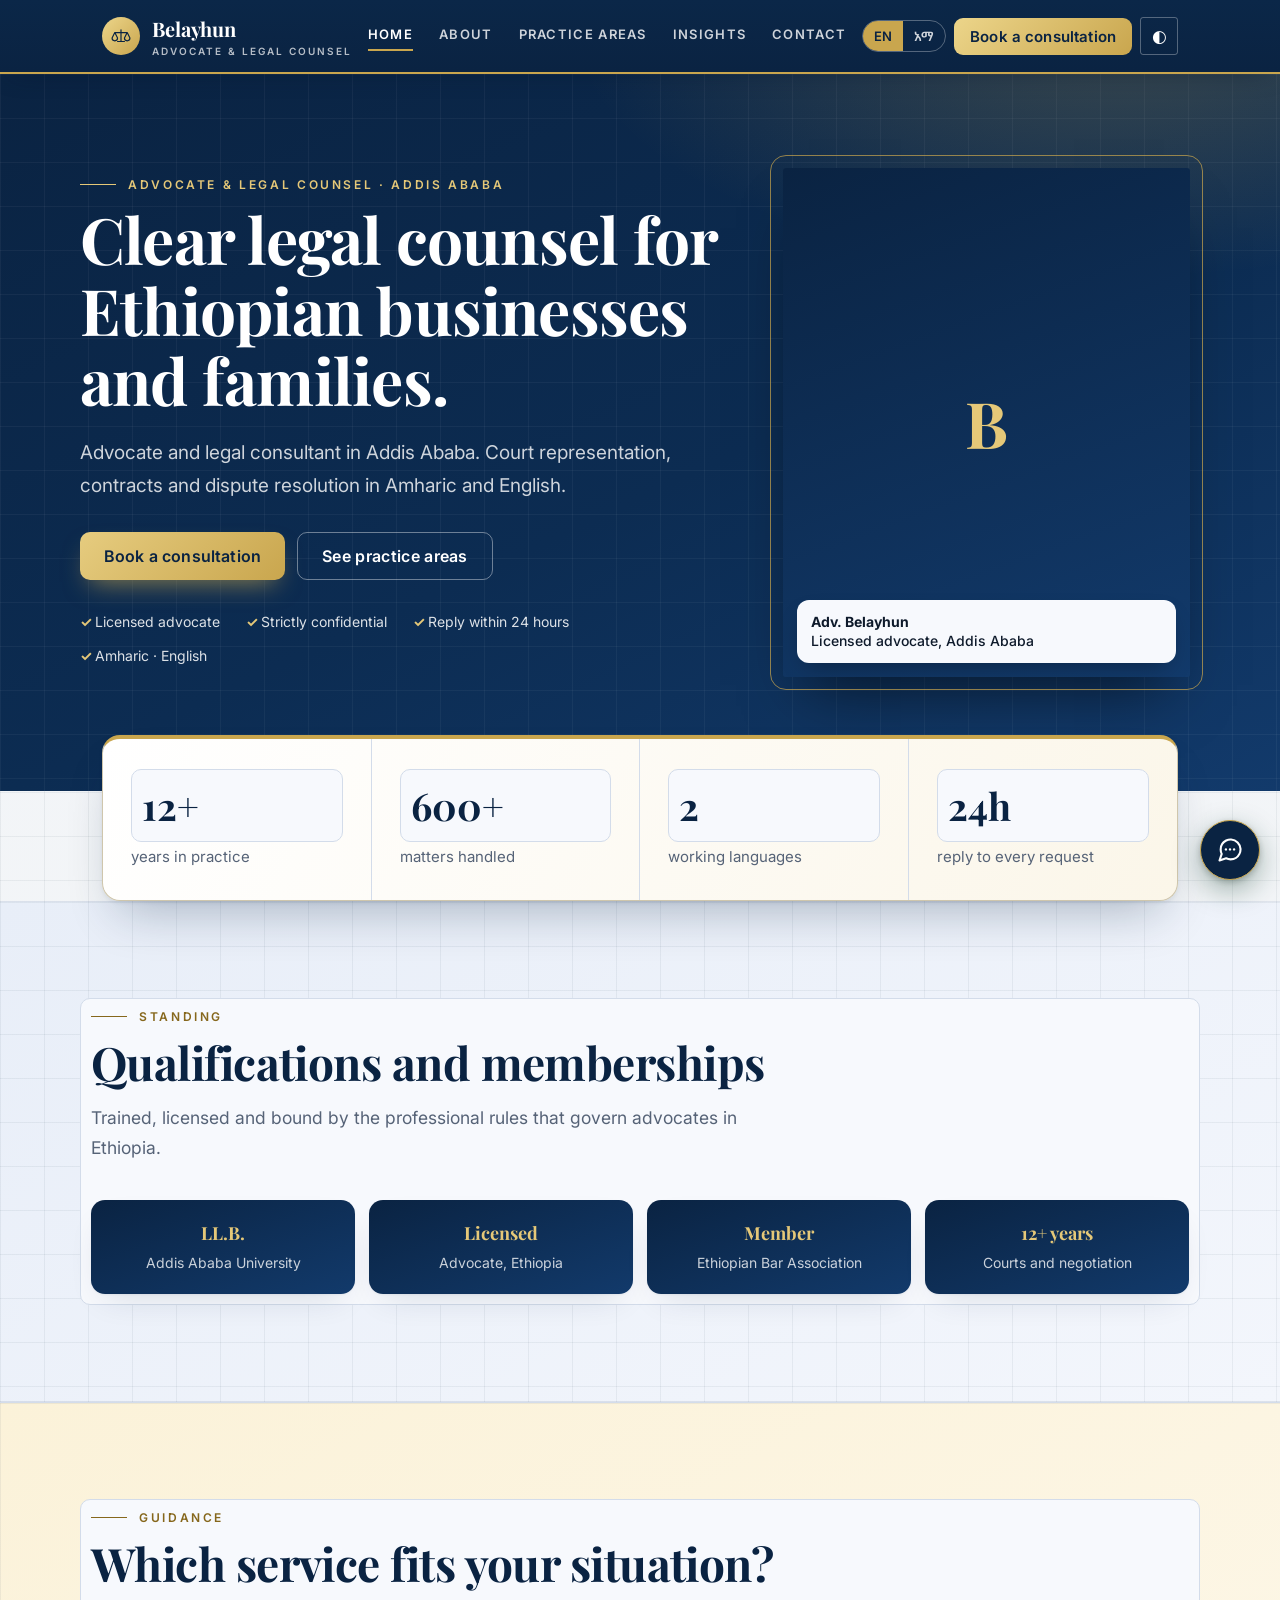
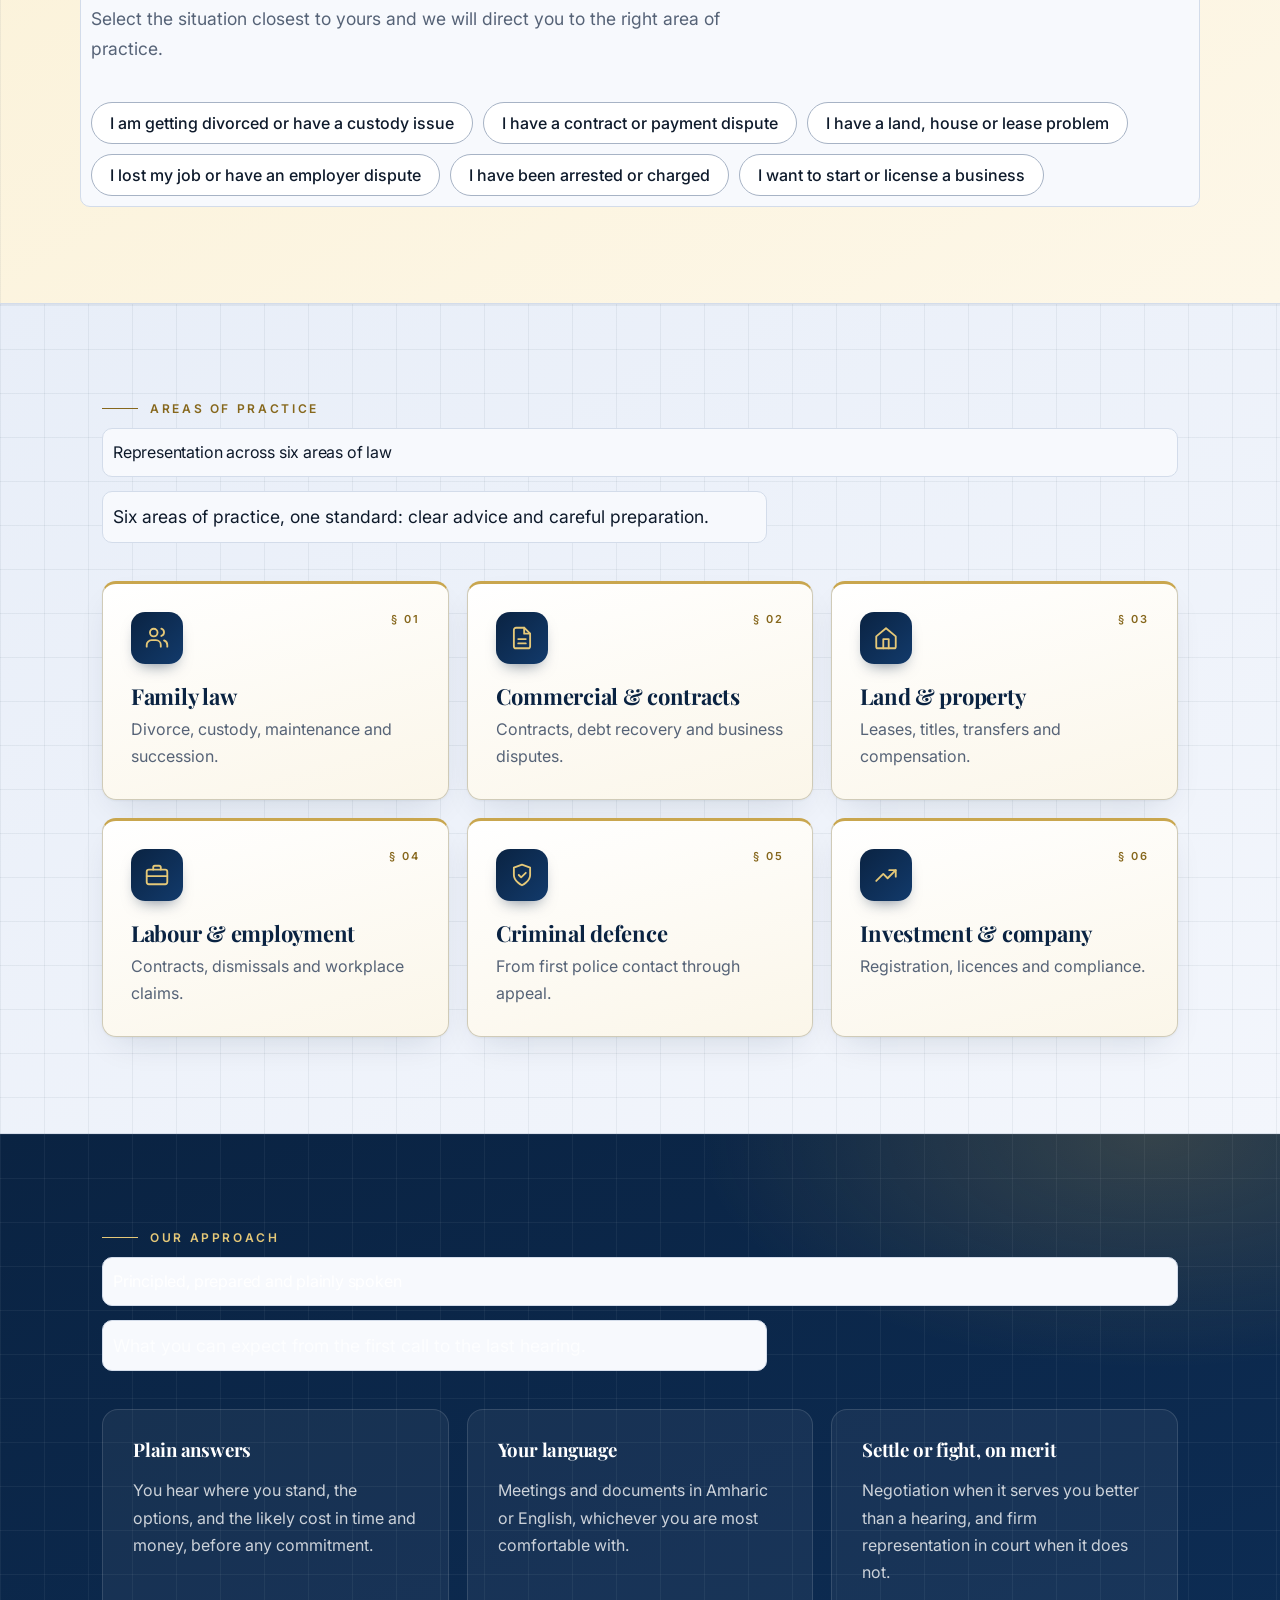
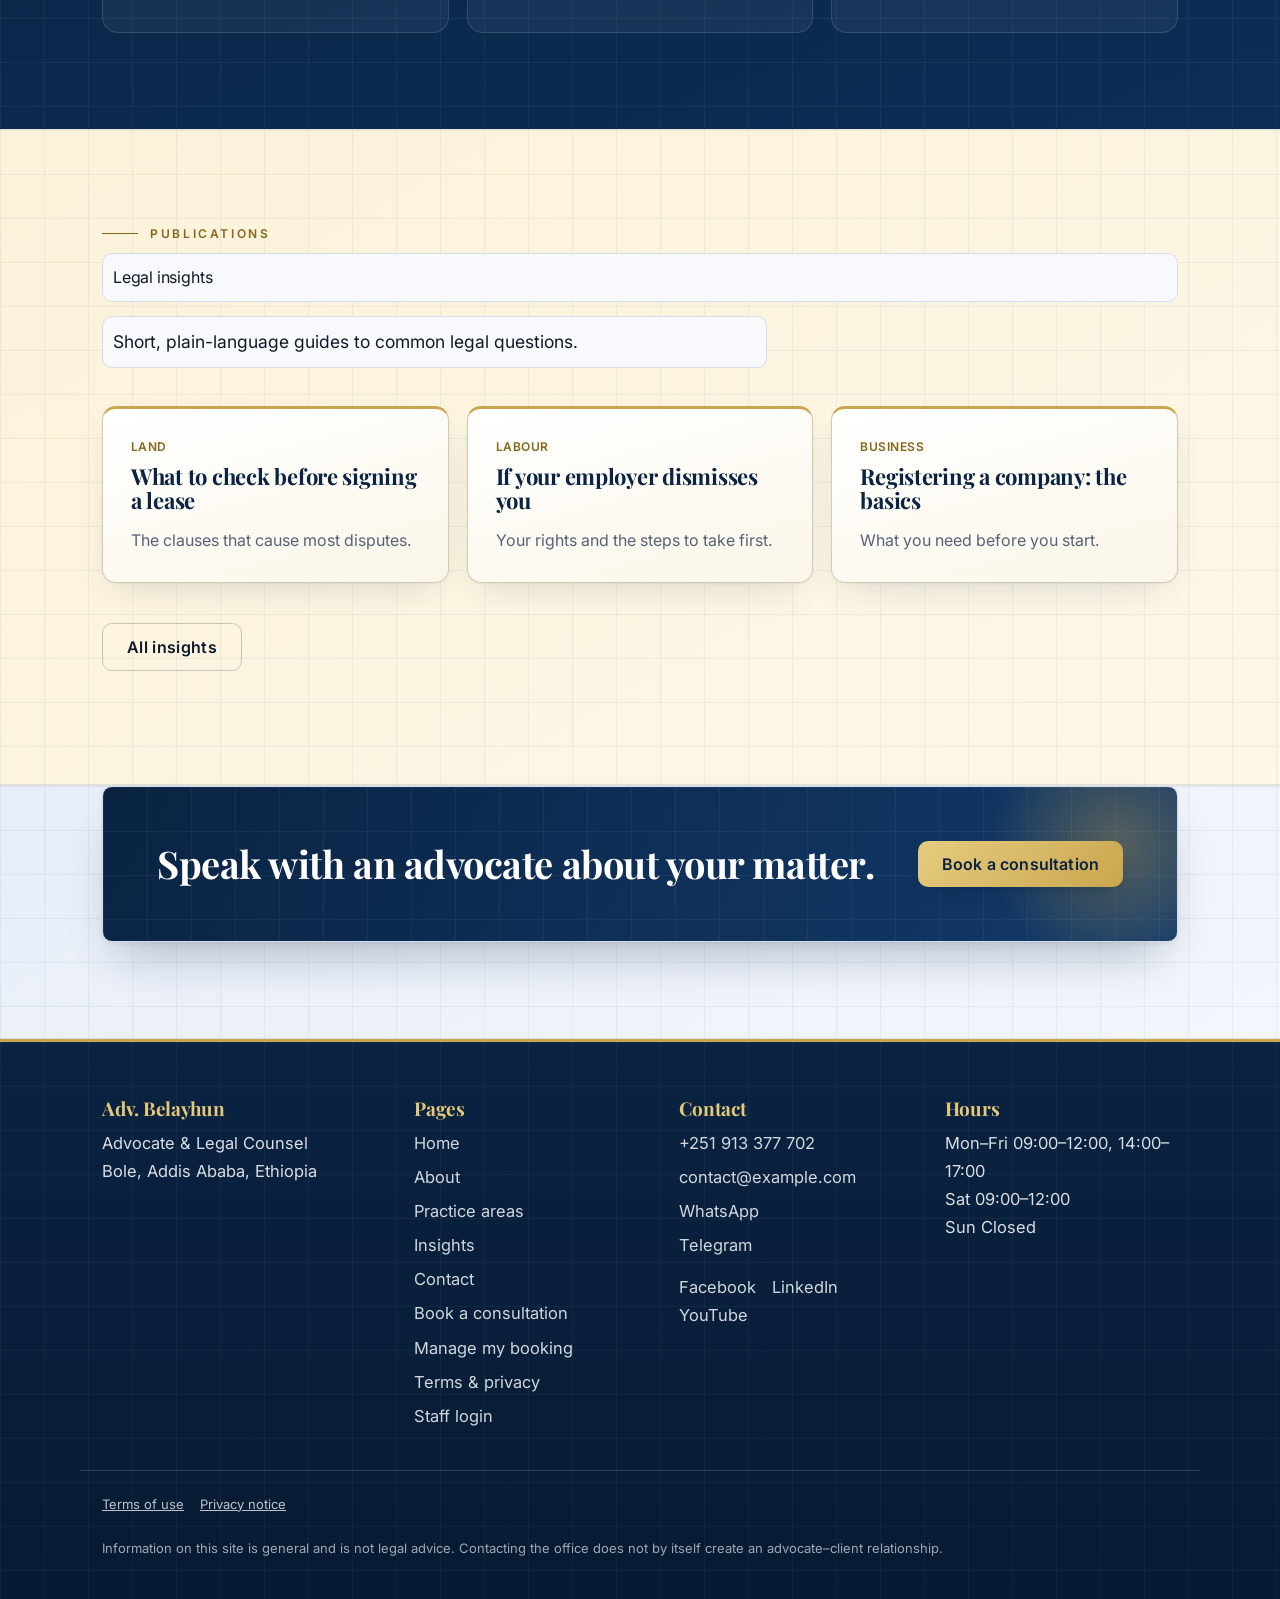
==== commit 26e102fb: "Add files via upload" ====
--- a/index.html
+++ b/index.html
@@ -1,4 +1,4 @@
-<!DOCTYPE html><html lang="en"><head><meta charset="utf-8"><meta name="viewport" content="width=device-width, initial-scale=1, viewport-fit=cover"><link rel="preconnect" href="https://fonts.googleapis.com"><link href="https://fonts.googleapis.com/css2?family=Playfair+Display:wght@600;700&family=Inter:wght@400;500;600&family=Noto+Serif+Ethiopic:wght@500;700&family=Noto+Sans+Ethiopic:wght@400;600;700&display=swap" rel="stylesheet"><link rel="stylesheet" href="css/style.css"><link rel="icon" href="favicon.svg" type="image/svg+xml"><meta name="theme-color" content="#0e3b2e"><title>Advocate &amp; Legal Counsel in Addis Ababa | Adv. Belayhun</title><meta name="description" content="Advocate in Addis Ababa: family, commercial, land, labour, criminal and investment law. Book a consultation online.">
+<!DOCTYPE html><html lang="en"><head><meta charset="utf-8"><meta name="viewport" content="width=device-width, initial-scale=1, viewport-fit=cover"><link rel="preconnect" href="https://fonts.googleapis.com"><link href="https://fonts.googleapis.com/css2?family=Playfair+Display:wght@600;700&family=Inter:wght@400;500;600&family=Noto+Serif+Ethiopic:wght@500;700&family=Noto+Sans+Ethiopic:wght@400;600;700&display=swap" rel="stylesheet"><link rel="stylesheet" href="css/style.css?v=8"><link rel="icon" href="favicon.svg" type="image/svg+xml"><meta name="theme-color" content="#0e3b2e"><title>Advocate &amp; Legal Counsel in Addis Ababa | Adv. Belayhun</title><meta name="description" content="Advocate in Addis Ababa: family, commercial, land, labour, criminal and investment law. Book a consultation online.">
 <script type="application/ld+json">{"@context":"https://schema.org","@type":"LegalService","name":"Adv. Belayhun","areaServed":"Addis Ababa","address":{"@type":"PostalAddress","addressLocality":"Addis Ababa","addressCountry":"ET"},"telephone":"+251 913 377 702","knowsLanguage":["am","en"]}</script></head><body><div id="hdr"></div><main id="main">
 <div class="hero-d"><div class="wrap hero"><div><div class="eyebrow">Advocate &amp; Legal Counsel · Addis Ababa</div><h1>Clear legal counsel for Ethiopian businesses and families.</h1>
 <p class="lead">Advocate and legal consultant in Addis Ababa. Court representation, contracts and dispute resolution in Amharic and English.</p>
@@ -17,7 +17,7 @@
 <section class="alt" id="rv" hidden><div class="wrap"><div class="eyebrow">Client voices</div><h2>What clients say</h2><p class="sub">Reviews from clients whose consultations have been completed, shown with their permission.</p><div class="grid3" id="rvg"></div></div></section>
 <section><div class="wrap"><div class="eyebrow">Publications</div><h2 class="reveal">Legal insights</h2><p class="sub reveal">Short, plain-language guides to common legal questions.</p><div class="grid3" id="ip"><a class="card art reveal" href="insights.html"><small>Land</small><h3>What to check before signing a lease</h3><p>The clauses that cause most disputes.</p></a><a class="card art reveal" href="insights.html"><small>Labour</small><h3>If your employer dismisses you</h3><p>Your rights and the steps to take first.</p></a><a class="card art reveal" href="insights.html"><small>Business</small><h3>Registering a company: the basics</h3><p>What you need before you start.</p></a></div><p><a class="btn ghost" href="insights.html" style="margin-top:24px">All insights</a></p></div></section>
 <section style="padding-top:0"><div class="wrap"><div class="band reveal"><h2>Speak with an advocate about your matter.</h2><a class="btn" href="book.html">Book a consultation</a></div></div></section>
-</main><div id="ftr"></div><script src="js/config.js"></script><script src="js/api.js"></script><script src="js/app.js"></script>
+</main><div id="ftr"></div><script src="js/config.js?v=8"></script><script src="js/api.js?v=8"></script><script src="js/app.js?v=8"></script>
 <script>
 const M=[["I am getting divorced or have a custody issue","Family law","Divorce, custody, maintenance and succession, handled with care.","family",0],["I have a contract or payment dispute","Commercial &amp; contracts","Contract review, debt recovery and business disputes.","commercial",2],["I have a land, house or lease problem","Land &amp; property","Leases, titles, transfers and compensation claims.","land",1],["I lost my job or have an employer dispute","Labour &amp; employment","Unfair dismissal, contracts and workplace claims.","labour",0],["I have been arrested or charged","Criminal defence","Representation from first police contact to appeal.","criminal",0,1],["I want to start or license a business","Investment &amp; company","Registration, licences and compliance.","investment",0]];
 mc.innerHTML=M.map((m,i)=>'<button class="chip2" aria-pressed="false" data-i="'+i+'">'+m[0]+'</button>').join("");
--- a/css/style.css
+++ b/css/style.css
@@ -184,3 +184,56 @@
 .cw-panel{border-radius:16px;border-top-width:1px;overflow:hidden}.cw-panel:before{content:"";display:block;height:4px;background:linear-gradient(90deg,var(--gold),#e6cc7f)}
 .tl div:before{box-shadow:0 0 0 4px color-mix(in srgb,var(--gold) 28%,transparent)}
 @media (max-width:860px){.hero{padding:48px 0 84px}.wrap.stats{margin-top:-44px}section{padding:64px 0}.band{padding:34px}.page{padding:48px 0 32px}.clause:before{top:24px;right:24px}}
+
+/* ===== v6: professional and consistent. Two brand colours (navy + gold), two soft background tints, fine grid ===== */
+:root{--grid:rgba(10,35,66,.06);--m1a:#e8eef8;--m1b:#f3f6fc;--m2a:#fbf2d9;--m2b:#fdf7e8;--pgA:#f1f5fb;--pgB:#f9f4e6;--cardA:#ffffff;--cardB:#fbf6e9;--cbase:#ffffff;--surf:#f7f9fd;--line:#d3dcea}
+@media (prefers-color-scheme:dark){:root:not([data-theme="light"]){--grid:rgba(255,255,255,.05);--m1a:#0c1a30;--m1b:#0f1e37;--m2a:#15170f;--m2b:#181a12;--pgA:#08111f;--pgB:#0b1424;--cardA:#111e34;--cardB:#14233d;--cbase:#101c31;--surf:#0f1b2f;--line:#25344f;}}
+:root[data-theme="dark"]{--grid:rgba(255,255,255,.05);--m1a:#0c1a30;--m1b:#0f1e37;--m2a:#15170f;--m2b:#181a12;--pgA:#08111f;--pgB:#0b1424;--cardA:#111e34;--cardB:#14233d;--cbase:#101c31;--surf:#0f1b2f;--line:#25344f;}
+body{background-color:var(--pgA);background-image:linear-gradient(var(--grid) 1px,transparent 1px),linear-gradient(90deg,var(--grid) 1px,transparent 1px),linear-gradient(180deg,var(--pgA),var(--pgB));background-size:44px 44px,44px 44px,auto}
+/* header: deep navy with a gold rule */
+header{background:linear-gradient(180deg,#0b2748,#0a2342);border-bottom:2px solid var(--gold);box-shadow:0 10px 24px -14px rgba(5,20,45,.55);backdrop-filter:none}
+.brand,.bn{color:#fff}.bn small{color:rgba(255,255,255,.7)}
+.mark{background:linear-gradient(135deg,#ecd58a,#c9a64e);color:#0a2342;border:0}
+nav.d a{color:rgba(255,255,255,.8)}nav.d a:hover,nav.d a[aria-current]{color:#fff}
+.lang{border-color:rgba(255,255,255,.3)}.lang button{color:rgba(255,255,255,.82)}.lang button[aria-pressed=true]{background:var(--gold);color:#0a2342}
+header .tbtn,header .burger{border-color:rgba(255,255,255,.3);color:#fff;background:transparent}
+header .btn:not(.ghost){background:linear-gradient(135deg,#ecd58a,#c9a64e);color:#0a2342;box-shadow:none}header .btn:not(.ghost):hover{background:linear-gradient(135deg,#f3df9c,#d6b45f)}
+.drop{background:#0a2342;border-bottom:1px solid rgba(255,255,255,.12)}.drop a.l{color:#fff;border-bottom-color:rgba(255,255,255,.14)}.drop a[aria-current]{color:var(--goldlt)}
+/* sections alternate between one cool and one warm tint, each with the grid; navy blocks add weight */
+main>section{background-size:44px 44px,44px 44px,auto;border-block:1px solid color-mix(in srgb,var(--hd) 8%,transparent)}
+main>section:nth-of-type(odd){background-image:linear-gradient(var(--grid) 1px,transparent 1px),linear-gradient(90deg,var(--grid) 1px,transparent 1px),linear-gradient(150deg,var(--m1a),var(--m1b))}
+main>section:nth-of-type(even){background-image:linear-gradient(var(--grid) 1px,transparent 1px),linear-gradient(90deg,var(--grid) 1px,transparent 1px),linear-gradient(150deg,var(--m2a),var(--m2b))}
+main>section.sec-dark{background-image:linear-gradient(rgba(255,255,255,.05) 1px,transparent 1px),linear-gradient(90deg,rgba(255,255,255,.05) 1px,transparent 1px),radial-gradient(700px 360px at 90% 0%,rgba(201,166,78,.22),transparent 65%),linear-gradient(160deg,#0a2342,#0d2d55);background-size:44px 44px,44px 44px,auto,auto;border-block:0}
+.hero-d{background-image:radial-gradient(900px 420px at 88% -8%,rgba(201,166,78,.26),transparent 62%),linear-gradient(rgba(255,255,255,.045) 1px,transparent 1px),linear-gradient(90deg,rgba(255,255,255,.045) 1px,transparent 1px),linear-gradient(155deg,#0a2342 0%,#0c2c52 55%,#123a6b 100%);background-size:auto,44px 44px,44px 44px,auto}
+.page{background-color:#0a2342;background-image:linear-gradient(rgba(255,255,255,.05) 1px,transparent 1px),linear-gradient(90deg,rgba(255,255,255,.05) 1px,transparent 1px),radial-gradient(600px 300px at 92% -20%,rgba(201,166,78,.32),transparent 65%),linear-gradient(120deg,#0a2342 0%,#123a6b 100%);background-size:44px 44px,44px 44px,auto,auto;border-bottom:3px solid var(--gold);color:#fff;margin-bottom:0}
+.page h1{color:#fff}.page .sub{color:rgba(255,255,255,.86)}
+.band{background-image:linear-gradient(rgba(255,255,255,.05) 1px,transparent 1px),linear-gradient(90deg,rgba(255,255,255,.05) 1px,transparent 1px),linear-gradient(120deg,#0a2342 0%,#123a6b 100%);background-size:44px 44px,44px 44px,auto}
+footer{background-image:linear-gradient(rgba(255,255,255,.04) 1px,transparent 1px),linear-gradient(90deg,rgba(255,255,255,.04) 1px,transparent 1px),linear-gradient(180deg,#0a2342,#071a33);background-size:44px 44px,44px 44px,auto}
+/* cards: one consistent style (white to pale gold, gold top edge, navy icon tile) */
+.card{background:linear-gradient(165deg,var(--cardA),var(--cardB));border:1px solid color-mix(in srgb,var(--gold) 32%,var(--line));border-top:3px solid var(--gold);border-radius:14px}
+a.card:hover{border-color:var(--gold);box-shadow:0 2px 4px rgba(10,35,66,.06),0 26px 50px -18px rgba(201,166,78,.55)}
+.ico{background:linear-gradient(135deg,#0a2342,#123a6b);color:var(--goldlt);box-shadow:0 8px 16px -8px rgba(10,35,66,.6)}
+.clause:before,.art small,.steps div:before{color:var(--goldtx)}
+.wrap.stats{background:linear-gradient(120deg,var(--cardA),var(--cardB));border:1px solid color-mix(in srgb,var(--gold) 40%,var(--line));border-top:4px solid var(--gold)}
+.badge{background:linear-gradient(160deg,#0a2342,#123a6b);border:0;color:#fff}.badge b{color:var(--goldlt)}.badge span{color:rgba(255,255,255,.78)}
+details{background:linear-gradient(120deg,var(--cardA),var(--cardB));border:1px solid color-mix(in srgb,var(--gold) 30%,var(--line));border-left:4px solid var(--gold)}
+details[open]{border-color:var(--gold)}
+.steps{gap:16px}.steps>div{background:linear-gradient(165deg,var(--cardA),var(--cardB));border:1px solid color-mix(in srgb,var(--gold) 30%,var(--line));border-top:3px solid var(--gold);border-radius:14px;padding:22px 20px}
+.chip2{background:var(--cardA);border-color:color-mix(in srgb,var(--hd) 22%,var(--line))}
+.out{background:linear-gradient(120deg,var(--cardB),var(--cardA));border-color:color-mix(in srgb,var(--gold) 35%,var(--line));border-left:4px solid var(--gold)}
+.book{background:linear-gradient(170deg,var(--cardA),var(--cardB));border:1px solid color-mix(in srgb,var(--gold) 30%,var(--line))}
+.prog{background:linear-gradient(90deg,#0a2342,#123a6b);border-bottom:0}.prog span{color:rgba(255,255,255,.66)}.prog span.on{color:#fff;border-color:var(--gold)}.prog span.done{color:var(--goldlt)}
+.opt,.day,.slot{background:var(--cardA);border-color:color-mix(in srgb,var(--hd) 18%,var(--line))}
+.sum{background:color-mix(in srgb,var(--gold) 12%,var(--cbase));border-color:color-mix(in srgb,var(--gold) 40%,var(--line))}
+.bkc{background:var(--cardA);border-color:color-mix(in srgb,var(--gold) 28%,var(--line))}
+.sbar{background:#0a2342;border-top:2px solid var(--gold)}.sbar a{color:#fff;border-color:rgba(255,255,255,.25);background:transparent}.sbar a:last-child{background:linear-gradient(135deg,#ecd58a,#c9a64e);color:#0a2342;border-color:transparent}
+.cw-panel{background:linear-gradient(180deg,var(--cardB),var(--cardA))}
+
+/* ===== v7: full-width page banners, wider layouts ===== */
+html,body{overflow-x:clip}
+.page{padding:84px 0 56px;background-image:url("%3Csvg xmlns='http://www.w3.org/2000/svg' viewBox='0 0 64 64' fill='none' stroke='%23e5c878' stroke-opacity='.22' stroke-width='1.4' stroke-linecap='round' stroke-linejoin='round'%3E%3Cpath d='M32 8v46M20 54h24M10 18h44M10 18 2 36a8 8 0 0 0 16 0l-8-18zM54 18l-8 18a8 8 0 0 0 16 0l-8-18z'/%3E%3C/svg%3E"),linear-gradient(rgba(255,255,255,.05) 1px,transparent 1px),linear-gradient(90deg,rgba(255,255,255,.05) 1px,transparent 1px),radial-gradient(700px 320px at 88% -30%,rgba(201,166,78,.3),transparent 65%),linear-gradient(120deg,#0a2342 0%,#123a6b 100%);background-repeat:no-repeat,repeat,repeat,no-repeat,no-repeat;background-position:right max(4vw,28px) center,0 0,0 0,0 0,0 0;background-size:210px 210px,44px 44px,44px 44px,auto,auto}
+.page .wrap{position:relative}
+.page h1:after{content:"";display:block;width:68px;height:3px;background:var(--gold);margin:20px 0 18px;border-radius:2px}
+.page .sub{max-width:44em;margin:0}
+.wrap.laws{display:grid;grid-template-columns:1fr 1fr;gap:18px;align-items:start;padding-top:52px;padding-bottom:28px}.laws details{margin:0}
+@media (max-width:860px){.wrap.laws{grid-template-columns:1fr;padding-top:36px}.page{padding:56px 0 40px;background-size:130px 130px,44px 44px,44px 44px,auto,auto;background-position:right 12px top 20px,0 0,0 0,0 0,0 0}}
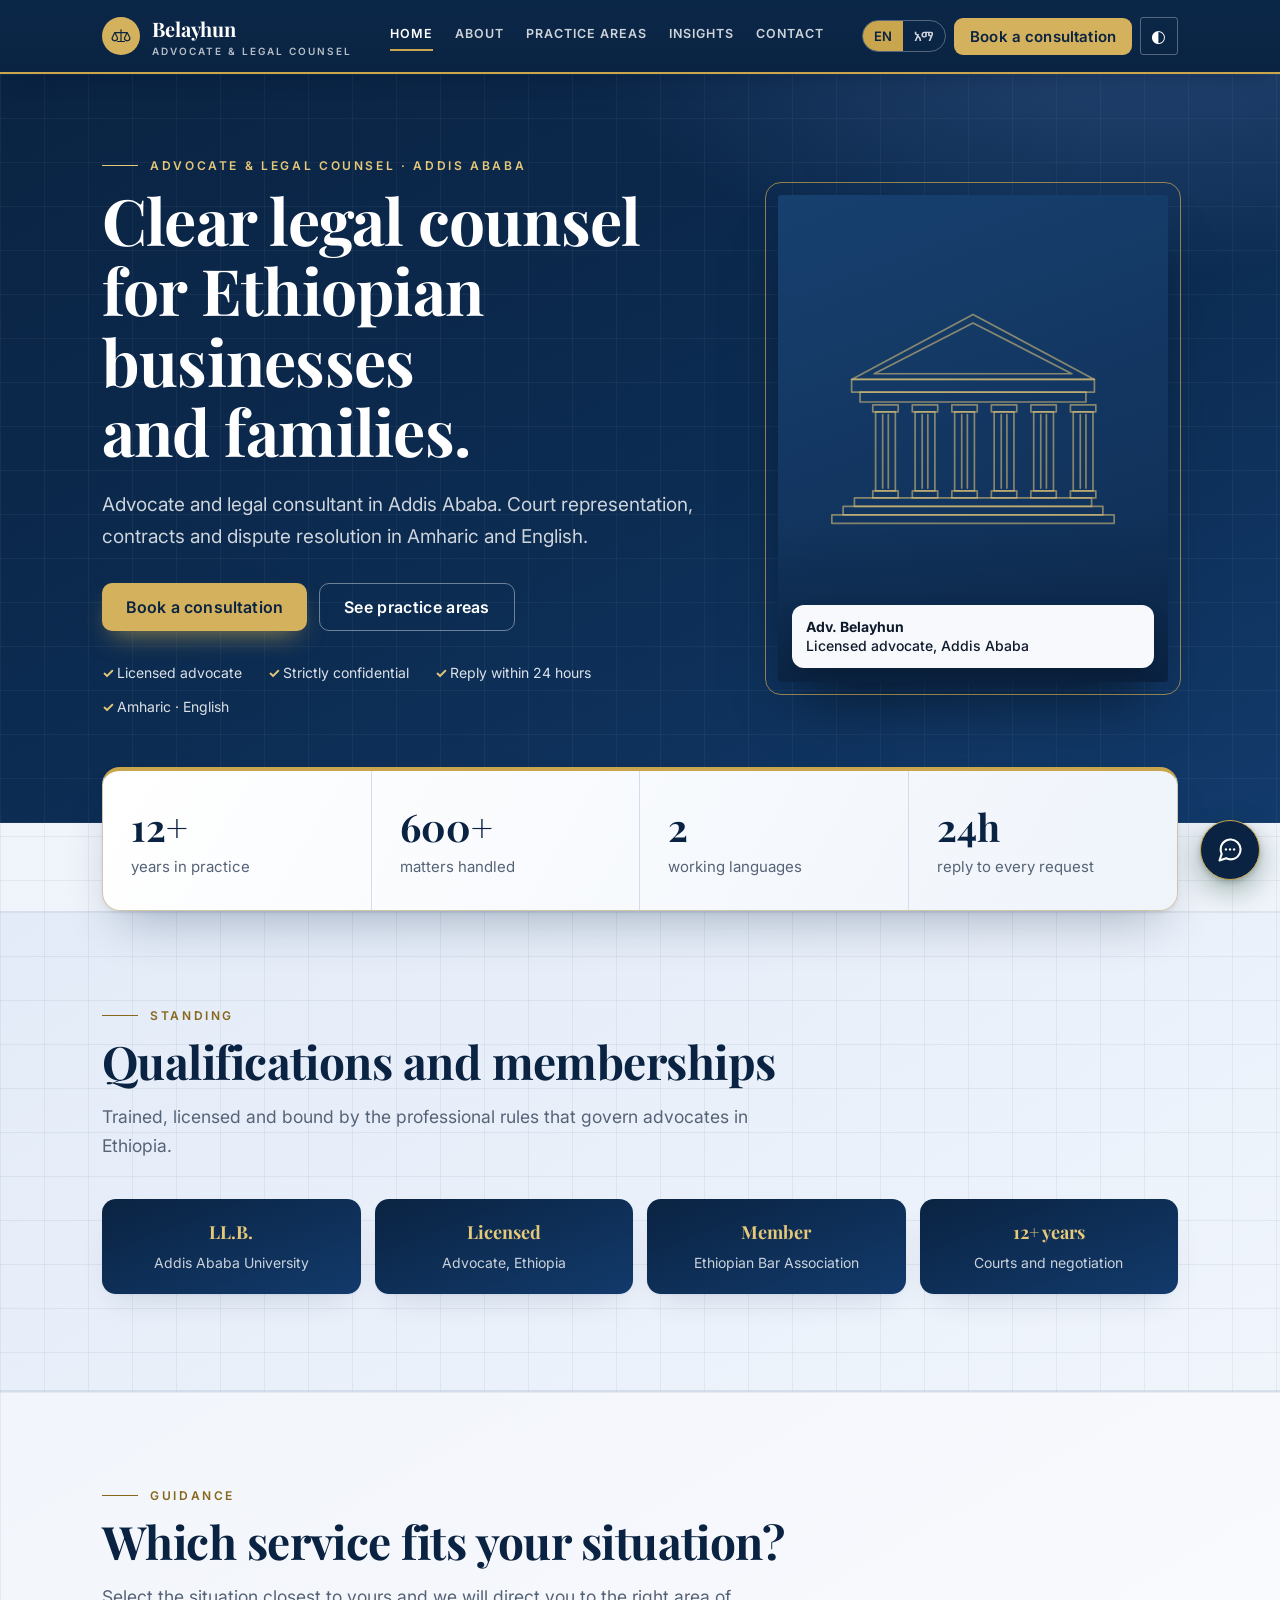
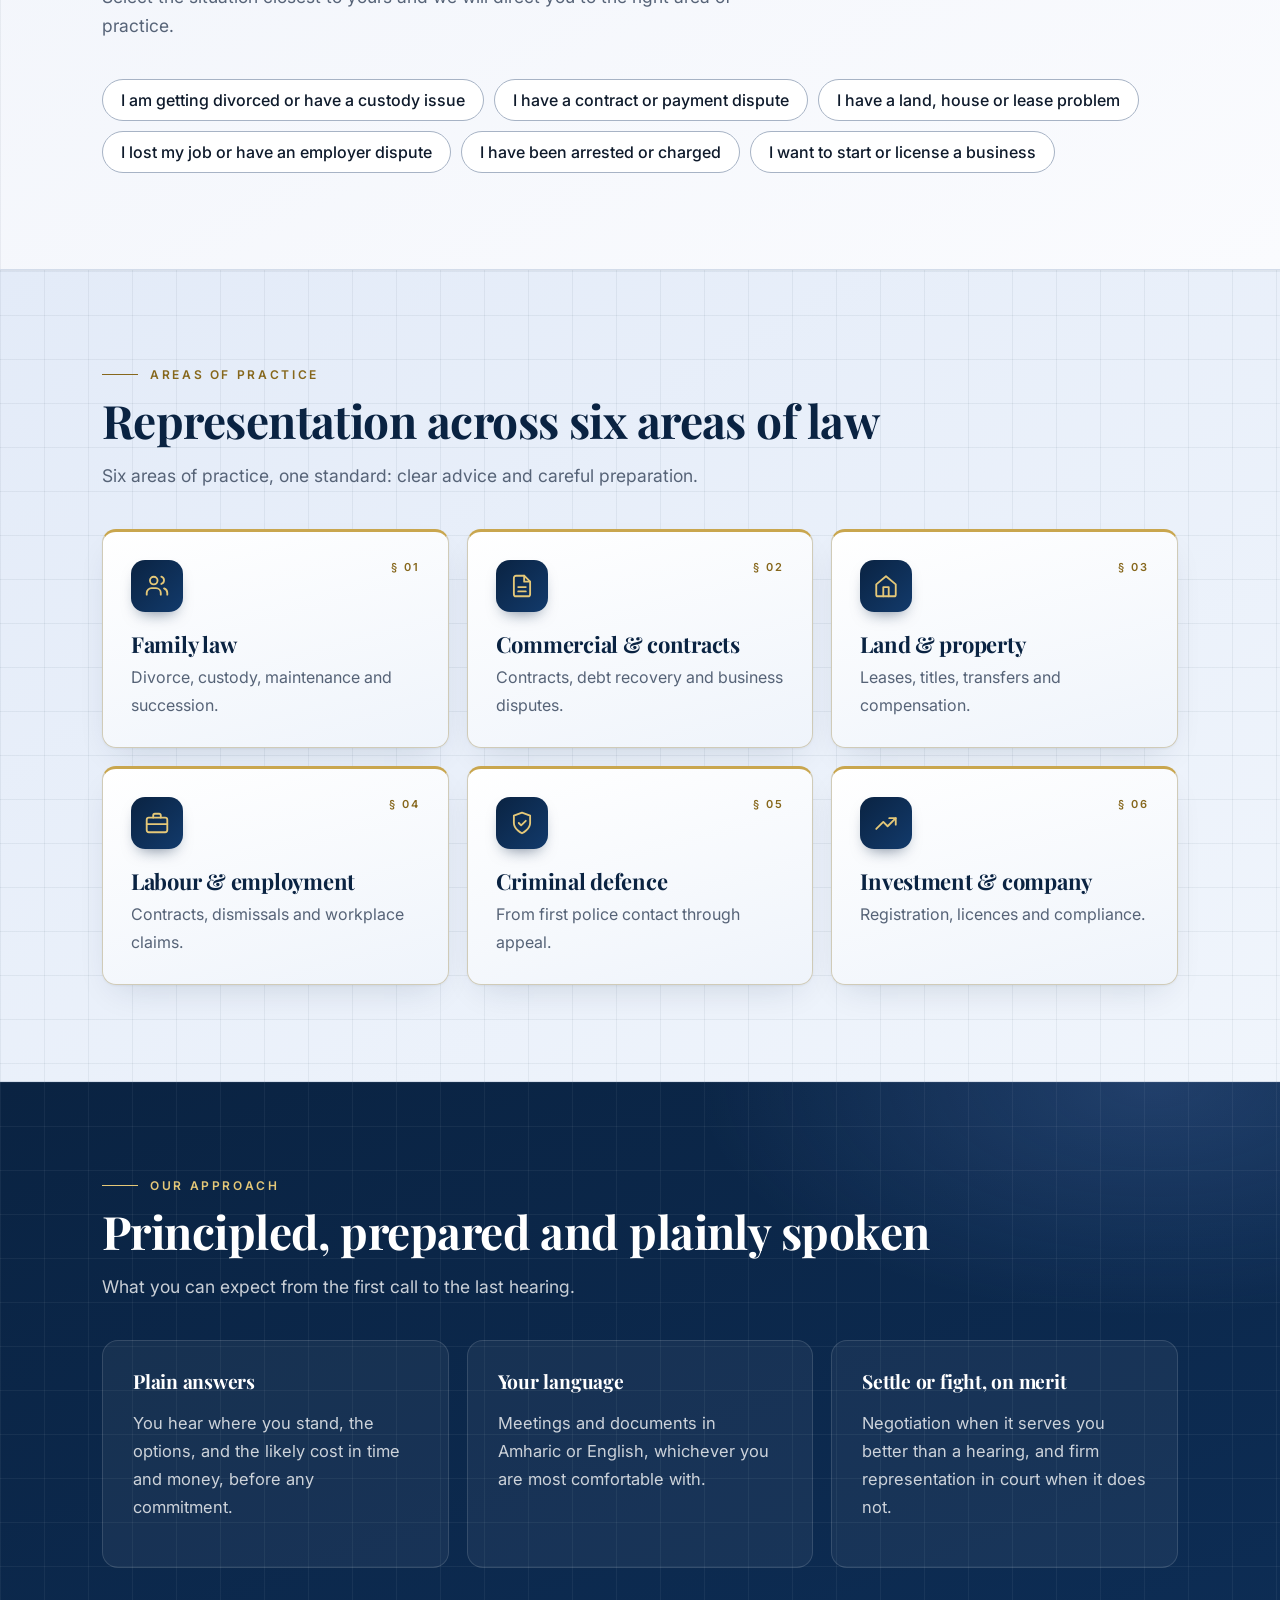
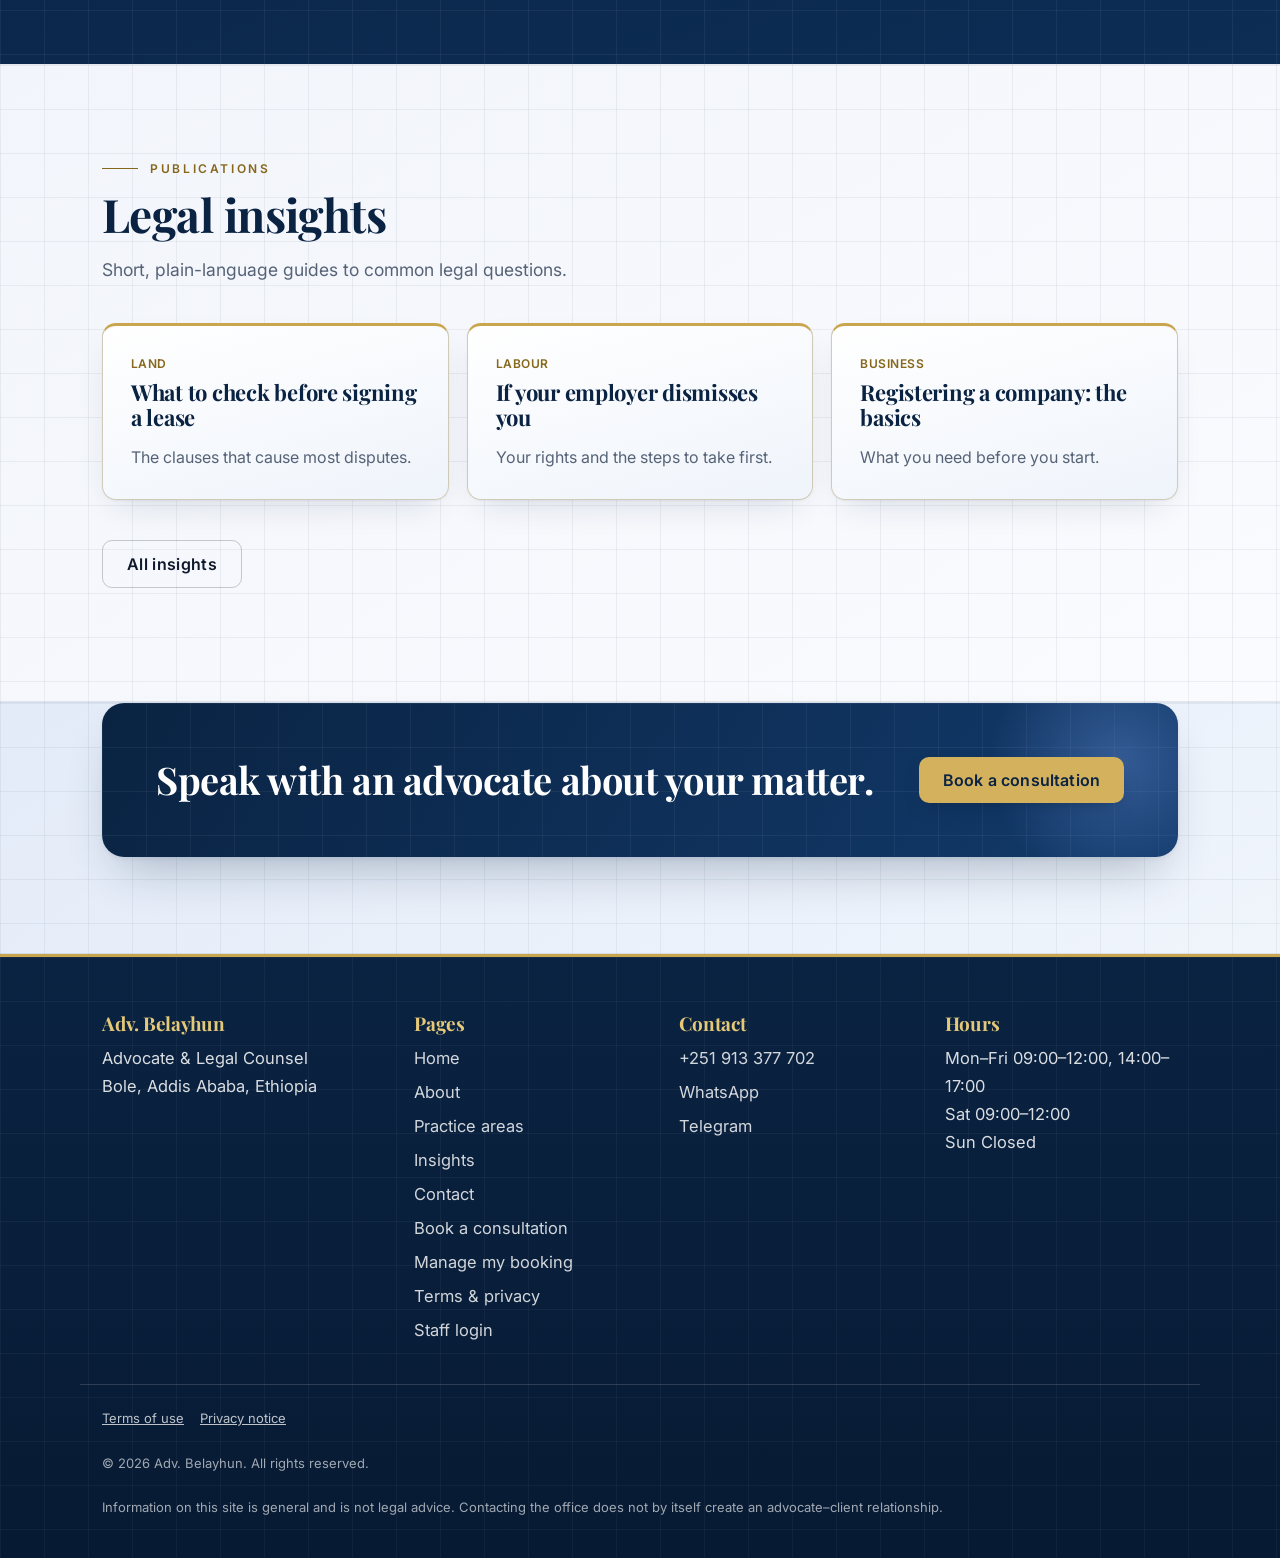
==== commit 87677084: "Add files via upload" ====
--- a/index.html
+++ b/index.html
@@ -23,6 +23,6 @@
 mc.innerHTML=M.map((m,i)=>'<button class="chip2" aria-pressed="false" data-i="'+i+'">'+m[0]+'</button>').join("");
 mc.onclick=e=>{const b=e.target.closest("button");if(!b)return;const m=M[+b.dataset.i];mc.querySelectorAll("button").forEach(x=>x.setAttribute("aria-pressed",x===b));mt.innerHTML=m[1];md.innerHTML=m[2];mb.href="book.html?svc="+m[4];ml.href="services.html#"+m[3];mu.hidden=!m[5];mu.href="tel:"+CFG.phone.replace(/\s/g,"");mo.classList.add("on")};
 const esc=s=>String(s==null?"":s).replace(/[&<>"']/g,c=>({"&":"&amp;","<":"&lt;",">":"&gt;",'"':"&quot;","'":"&#39;"})[c]);
-API.articles().then(r=>{if(r&&r.length)ip.innerHTML=r.slice(0,3).map(a=>'<a class="card art reveal in" href="insights.html"><small>'+esc(a.category)+'</small><h3>'+esc(a.title)+'</h3><p>'+esc(a.body.slice(0,90))+'…</p></a>').join("")}).catch(()=>{});
+API.articles().then(r=>{if(r&&r.length)ip.innerHTML=r.slice(0,3).map(a=>'<a class="card art reveal is-in" href="insights.html"><small>'+esc(a.category)+'</small><h3>'+esc(a.title)+'</h3><p>'+esc(a.body.slice(0,90))+'…</p></a>').join("")}).catch(()=>{});
 API.reviews().then(r=>{if(!r||!r.length)return;rvg.innerHTML=r.slice(0,3).map(v=>'<div class="card"><div class="rating" role="img" aria-label="'+v.rating+' out of 5">'+"★".repeat(v.rating)+"☆".repeat(5-v.rating)+'</div><p class="quote">“'+esc(v.body)+'”</p><p class="note">'+esc(v.name)+'</p></div>').join("");rv.hidden=false}).catch(()=>{});
 </script></body></html>
--- a/css/style.css
+++ b/css/style.css
@@ -67,7 +67,7 @@
 .prose{max-width:780px}.prose h2{font-size:30px;margin:44px 0 6px;padding-top:20px;border-top:1px solid var(--line)}.prose h3{font-size:19px;margin:24px 0 4px}.prose p,.prose li{color:var(--mut);margin:6px 0}.prose a{color:var(--ink);text-decoration:underline}
 .fine a{display:inline;margin:0 16px 0 0;opacity:.9;text-decoration:underline}
 
-.js .reveal{opacity:0;transform:translateY(18px);transition:opacity .6s,transform .6s}.js .reveal.in{opacity:1;transform:none}
+.js .reveal{opacity:0;transform:translateY(18px);transition:opacity .6s,transform .6s}.js .reveal.is-in{opacity:1;transform:none}
 .hero-d{background:var(--green);color:var(--onG)}.hero-d .lead{color:inherit;opacity:.85}.hero-d .btn{background:var(--onG);color:var(--green)}.hero-d .btn.ghost{background:none;color:var(--onG);border-color:color-mix(in srgb,var(--onG) 40%,transparent)}
 .trust{display:flex;gap:10px 26px;flex-wrap:wrap;font-size:14px;margin-top:30px;opacity:.9}.trust span:before{content:"\2713\00a0";font-weight:700}
 .badges{display:grid;grid-template-columns:repeat(4,1fr);gap:14px}.badge{border:1px solid var(--line);border-radius:12px;padding:18px;text-align:center;background:var(--surf)}.badge b{display:block;font-family:"Playfair Display",serif;font-size:18px}.badge span{color:var(--mut);font-size:14px}
@@ -152,9 +152,9 @@
 .btn:not(.ghost):hover{background:var(--green2);transform:translateY(-1px);box-shadow:0 12px 22px -8px rgba(10,35,66,.6)}
 .btn.ghost{background:transparent;border:1.5px solid color-mix(in srgb,var(--ink) 22%,transparent);border-radius:10px;color:var(--ink)}.btn.ghost:hover{border-color:var(--ink);background:color-mix(in srgb,var(--ink) 5%,transparent)}
 .btn.sm{padding:9px 16px;border-radius:9px}
-.hero-d{background-color:#0a2342;background-image:radial-gradient(900px 420px at 88% -8%,rgba(201,166,78,.22),transparent 62%),linear-gradient(rgba(255,255,255,.035) 1px,transparent 1px),linear-gradient(90deg,rgba(255,255,255,.035) 1px,transparent 1px),linear-gradient(155deg,#0a2342 0%,#0c2c52 55%,#123a6b 100%);background-size:auto,64px 64px,64px 64px,auto;color:#fff;border-bottom:0}
+.hero-d{background-color:#0a2342;background-image:radial-gradient(900px 420px at 88% -8%,rgba(110,150,225,.22),transparent 62%),linear-gradient(rgba(255,255,255,.035) 1px,transparent 1px),linear-gradient(90deg,rgba(255,255,255,.035) 1px,transparent 1px),linear-gradient(155deg,#0a2342 0%,#0c2c52 55%,#123a6b 100%);background-size:auto,64px 64px,64px 64px,auto;color:#fff;border-bottom:0}
 .hero{padding:84px 0 104px}.hero-d h1{color:#fff;text-wrap:balance}.hero-d .lead{color:rgba(255,255,255,.8);opacity:1}.hero-d .eyebrow{color:var(--goldlt);opacity:1}
-.hero-d .btn:not(.ghost){background:linear-gradient(135deg,#e6cc7f,#c9a64e);color:#0a2342;box-shadow:0 12px 26px -10px rgba(201,166,78,.7)}.hero-d .btn:not(.ghost):hover{background:linear-gradient(135deg,#efd78f,#d3b25a)}
+.hero-d .btn:not(.ghost){background:#d4b15c;color:#0a2342;box-shadow:0 12px 26px -10px rgba(201,166,78,.7)}.hero-d .btn:not(.ghost):hover{background:#e0c070}
 .hero-d .btn.ghost{color:#fff;border-color:rgba(255,255,255,.4);background:transparent}.hero-d .btn.ghost:hover{background:rgba(255,255,255,.09);border-color:#fff}
 .trust{color:rgba(255,255,255,.86);opacity:1}.trust span:before{color:var(--goldlt)}
 .ph{border-radius:16px;color:var(--goldlt)}.ph.big{outline:1px solid color-mix(in srgb,var(--gold) 70%,transparent);outline-offset:12px;box-shadow:0 34px 60px -26px rgba(0,0,0,.6)}.chip{border-radius:12px;box-shadow:0 10px 24px -10px rgba(0,0,0,.4)}
@@ -170,8 +170,8 @@
 .sec-dark{background:linear-gradient(160deg,#0a2342,#0d2d55);color:#fff;border-block:0}.sec-dark h2,.sec-dark h3{color:#fff}.sec-dark .eyebrow{color:var(--goldlt)}.sec-dark .sub,.sec-dark p{color:rgba(255,255,255,.78)!important}
 .sec-dark .grid3>div{background:rgba(255,255,255,.05);border:1px solid rgba(255,255,255,.13);border-radius:16px;padding:30px}
 .band{background:linear-gradient(135deg,#0a2342 0%,#123a6b 100%);color:#fff;border-radius:22px;padding:54px;box-shadow:var(--sh2);position:relative;overflow:hidden}
-.band:after{content:"";position:absolute;right:-70px;top:-70px;width:260px;height:260px;border-radius:50%;background:radial-gradient(circle,rgba(201,166,78,.38),transparent 70%);pointer-events:none}
-.band h2{color:#fff;position:relative;z-index:1}.band .btn{background:linear-gradient(135deg,#e6cc7f,#c9a64e)!important;color:#0a2342!important;position:relative;z-index:1}
+.band:after{content:"";position:absolute;right:-70px;top:-70px;width:260px;height:260px;border-radius:50%;background:radial-gradient(circle,rgba(110,150,225,.38),transparent 70%);pointer-events:none}
+.band h2{color:#fff;position:relative;z-index:1}.band .btn{background:#d4b15c!important;color:#0a2342!important;position:relative;z-index:1}
 footer{background:linear-gradient(180deg,#0a2342,#071a33);color:#fff;margin-top:0;border-top:3px solid var(--gold)}footer h3{color:var(--goldlt)}footer a{color:rgba(255,255,255,.82);opacity:1}footer a:hover{color:#fff}footer .fine{color:rgba(255,255,255,.62);opacity:1;border-top:1px solid rgba(255,255,255,.15)}
 .page{padding:76px 0 44px;background:linear-gradient(180deg,var(--surf),var(--bg));border-bottom:1px solid var(--line);margin-bottom:8px}.page .sub{margin-bottom:0}
 .in,label.f input,label.f textarea,.srch{border-radius:10px;border:1.5px solid var(--line);background:var(--surf)}
@@ -186,26 +186,26 @@
 @media (max-width:860px){.hero{padding:48px 0 84px}.wrap.stats{margin-top:-44px}section{padding:64px 0}.band{padding:34px}.page{padding:48px 0 32px}.clause:before{top:24px;right:24px}}
 
 /* ===== v6: professional and consistent. Two brand colours (navy + gold), two soft background tints, fine grid ===== */
-:root{--grid:rgba(10,35,66,.06);--m1a:#e8eef8;--m1b:#f3f6fc;--m2a:#fbf2d9;--m2b:#fdf7e8;--pgA:#f1f5fb;--pgB:#f9f4e6;--cardA:#ffffff;--cardB:#fbf6e9;--cbase:#ffffff;--surf:#f7f9fd;--line:#d3dcea}
-@media (prefers-color-scheme:dark){:root:not([data-theme="light"]){--grid:rgba(255,255,255,.05);--m1a:#0c1a30;--m1b:#0f1e37;--m2a:#15170f;--m2b:#181a12;--pgA:#08111f;--pgB:#0b1424;--cardA:#111e34;--cardB:#14233d;--cbase:#101c31;--surf:#0f1b2f;--line:#25344f;}}
-:root[data-theme="dark"]{--grid:rgba(255,255,255,.05);--m1a:#0c1a30;--m1b:#0f1e37;--m2a:#15170f;--m2b:#181a12;--pgA:#08111f;--pgB:#0b1424;--cardA:#111e34;--cardB:#14233d;--cbase:#101c31;--surf:#0f1b2f;--line:#25344f;}
+:root{--grid:rgba(10,35,66,.06);--m1a:#e3ebf8;--m1b:#f0f5fc;--m2a:#f2f5fb;--m2b:#fafbfe;--pgA:#eef3fa;--pgB:#f6f8fc;--cardA:#ffffff;--cardB:#eff4fb;--cbase:#ffffff;--surf:#f7f9fd;--line:#d3dcea}
+@media (prefers-color-scheme:dark){:root:not([data-theme="light"]){--grid:rgba(255,255,255,.05);--m1a:#0c1a30;--m1b:#0f1e37;--m2a:#0e1b30;--m2b:#101f36;--pgA:#08111f;--pgB:#0b1424;--cardA:#111e34;--cardB:#14233d;--cbase:#101c31;--surf:#0f1b2f;--line:#25344f;}}
+:root[data-theme="dark"]{--grid:rgba(255,255,255,.05);--m1a:#0c1a30;--m1b:#0f1e37;--m2a:#0e1b30;--m2b:#101f36;--pgA:#08111f;--pgB:#0b1424;--cardA:#111e34;--cardB:#14233d;--cbase:#101c31;--surf:#0f1b2f;--line:#25344f;}
 body{background-color:var(--pgA);background-image:linear-gradient(var(--grid) 1px,transparent 1px),linear-gradient(90deg,var(--grid) 1px,transparent 1px),linear-gradient(180deg,var(--pgA),var(--pgB));background-size:44px 44px,44px 44px,auto}
 /* header: deep navy with a gold rule */
 header{background:linear-gradient(180deg,#0b2748,#0a2342);border-bottom:2px solid var(--gold);box-shadow:0 10px 24px -14px rgba(5,20,45,.55);backdrop-filter:none}
 .brand,.bn{color:#fff}.bn small{color:rgba(255,255,255,.7)}
-.mark{background:linear-gradient(135deg,#ecd58a,#c9a64e);color:#0a2342;border:0}
+.mark{background:#d4b15c;color:#0a2342;border:0}
 nav.d a{color:rgba(255,255,255,.8)}nav.d a:hover,nav.d a[aria-current]{color:#fff}
 .lang{border-color:rgba(255,255,255,.3)}.lang button{color:rgba(255,255,255,.82)}.lang button[aria-pressed=true]{background:var(--gold);color:#0a2342}
 header .tbtn,header .burger{border-color:rgba(255,255,255,.3);color:#fff;background:transparent}
-header .btn:not(.ghost){background:linear-gradient(135deg,#ecd58a,#c9a64e);color:#0a2342;box-shadow:none}header .btn:not(.ghost):hover{background:linear-gradient(135deg,#f3df9c,#d6b45f)}
+header .btn:not(.ghost){background:#d4b15c;color:#0a2342;box-shadow:none}header .btn:not(.ghost):hover{background:#e0c070}
 .drop{background:#0a2342;border-bottom:1px solid rgba(255,255,255,.12)}.drop a.l{color:#fff;border-bottom-color:rgba(255,255,255,.14)}.drop a[aria-current]{color:var(--goldlt)}
 /* sections alternate between one cool and one warm tint, each with the grid; navy blocks add weight */
 main>section{background-size:44px 44px,44px 44px,auto;border-block:1px solid color-mix(in srgb,var(--hd) 8%,transparent)}
 main>section:nth-of-type(odd){background-image:linear-gradient(var(--grid) 1px,transparent 1px),linear-gradient(90deg,var(--grid) 1px,transparent 1px),linear-gradient(150deg,var(--m1a),var(--m1b))}
 main>section:nth-of-type(even){background-image:linear-gradient(var(--grid) 1px,transparent 1px),linear-gradient(90deg,var(--grid) 1px,transparent 1px),linear-gradient(150deg,var(--m2a),var(--m2b))}
-main>section.sec-dark{background-image:linear-gradient(rgba(255,255,255,.05) 1px,transparent 1px),linear-gradient(90deg,rgba(255,255,255,.05) 1px,transparent 1px),radial-gradient(700px 360px at 90% 0%,rgba(201,166,78,.22),transparent 65%),linear-gradient(160deg,#0a2342,#0d2d55);background-size:44px 44px,44px 44px,auto,auto;border-block:0}
-.hero-d{background-image:radial-gradient(900px 420px at 88% -8%,rgba(201,166,78,.26),transparent 62%),linear-gradient(rgba(255,255,255,.045) 1px,transparent 1px),linear-gradient(90deg,rgba(255,255,255,.045) 1px,transparent 1px),linear-gradient(155deg,#0a2342 0%,#0c2c52 55%,#123a6b 100%);background-size:auto,44px 44px,44px 44px,auto}
-.page{background-color:#0a2342;background-image:linear-gradient(rgba(255,255,255,.05) 1px,transparent 1px),linear-gradient(90deg,rgba(255,255,255,.05) 1px,transparent 1px),radial-gradient(600px 300px at 92% -20%,rgba(201,166,78,.32),transparent 65%),linear-gradient(120deg,#0a2342 0%,#123a6b 100%);background-size:44px 44px,44px 44px,auto,auto;border-bottom:3px solid var(--gold);color:#fff;margin-bottom:0}
+main>section.sec-dark{background-image:linear-gradient(rgba(255,255,255,.05) 1px,transparent 1px),linear-gradient(90deg,rgba(255,255,255,.05) 1px,transparent 1px),radial-gradient(700px 360px at 90% 0%,rgba(110,150,225,.22),transparent 65%),linear-gradient(160deg,#0a2342,#0d2d55);background-size:44px 44px,44px 44px,auto,auto;border-block:0}
+.hero-d{background-image:radial-gradient(900px 420px at 88% -8%,rgba(110,150,225,.26),transparent 62%),linear-gradient(rgba(255,255,255,.045) 1px,transparent 1px),linear-gradient(90deg,rgba(255,255,255,.045) 1px,transparent 1px),linear-gradient(155deg,#0a2342 0%,#0c2c52 55%,#123a6b 100%);background-size:auto,44px 44px,44px 44px,auto}
+.page{background-color:#0a2342;background-image:linear-gradient(rgba(255,255,255,.05) 1px,transparent 1px),linear-gradient(90deg,rgba(255,255,255,.05) 1px,transparent 1px),radial-gradient(600px 300px at 92% -20%,rgba(110,150,225,.32),transparent 65%),linear-gradient(120deg,#0a2342 0%,#123a6b 100%);background-size:44px 44px,44px 44px,auto,auto;border-bottom:3px solid var(--gold);color:#fff;margin-bottom:0}
 .page h1{color:#fff}.page .sub{color:rgba(255,255,255,.86)}
 .band{background-image:linear-gradient(rgba(255,255,255,.05) 1px,transparent 1px),linear-gradient(90deg,rgba(255,255,255,.05) 1px,transparent 1px),linear-gradient(120deg,#0a2342 0%,#123a6b 100%);background-size:44px 44px,44px 44px,auto}
 footer{background-image:linear-gradient(rgba(255,255,255,.04) 1px,transparent 1px),linear-gradient(90deg,rgba(255,255,255,.04) 1px,transparent 1px),linear-gradient(180deg,#0a2342,#071a33);background-size:44px 44px,44px 44px,auto}
@@ -226,14 +226,36 @@
 .opt,.day,.slot{background:var(--cardA);border-color:color-mix(in srgb,var(--hd) 18%,var(--line))}
 .sum{background:color-mix(in srgb,var(--gold) 12%,var(--cbase));border-color:color-mix(in srgb,var(--gold) 40%,var(--line))}
 .bkc{background:var(--cardA);border-color:color-mix(in srgb,var(--gold) 28%,var(--line))}
-.sbar{background:#0a2342;border-top:2px solid var(--gold)}.sbar a{color:#fff;border-color:rgba(255,255,255,.25);background:transparent}.sbar a:last-child{background:linear-gradient(135deg,#ecd58a,#c9a64e);color:#0a2342;border-color:transparent}
+.sbar{background:#0a2342;border-top:2px solid var(--gold)}.sbar a{color:#fff;border-color:rgba(255,255,255,.25);background:transparent}.sbar a:last-child{background:#d4b15c;color:#0a2342;border-color:transparent}
 .cw-panel{background:linear-gradient(180deg,var(--cardB),var(--cardA))}
 
 /* ===== v7: full-width page banners, wider layouts ===== */
 html,body{overflow-x:clip}
-.page{padding:84px 0 56px;background-image:url("%3Csvg xmlns='http://www.w3.org/2000/svg' viewBox='0 0 64 64' fill='none' stroke='%23e5c878' stroke-opacity='.22' stroke-width='1.4' stroke-linecap='round' stroke-linejoin='round'%3E%3Cpath d='M32 8v46M20 54h24M10 18h44M10 18 2 36a8 8 0 0 0 16 0l-8-18zM54 18l-8 18a8 8 0 0 0 16 0l-8-18z'/%3E%3C/svg%3E"),linear-gradient(rgba(255,255,255,.05) 1px,transparent 1px),linear-gradient(90deg,rgba(255,255,255,.05) 1px,transparent 1px),radial-gradient(700px 320px at 88% -30%,rgba(201,166,78,.3),transparent 65%),linear-gradient(120deg,#0a2342 0%,#123a6b 100%);background-repeat:no-repeat,repeat,repeat,no-repeat,no-repeat;background-position:right max(4vw,28px) center,0 0,0 0,0 0,0 0;background-size:210px 210px,44px 44px,44px 44px,auto,auto}
+.page{padding:84px 0 56px;background-image:url("data:image/svg+xml,%3Csvg xmlns='http://www.w3.org/2000/svg' viewBox='0 0 64 64' fill='none' stroke='%23e5c878' stroke-opacity='.22' stroke-width='1.4' stroke-linecap='round' stroke-linejoin='round'%3E%3Cpath d='M32 8v46M20 54h24M10 18h44M10 18 2 36a8 8 0 0 0 16 0l-8-18zM54 18l-8 18a8 8 0 0 0 16 0l-8-18z'/%3E%3C/svg%3E"),linear-gradient(rgba(255,255,255,.05) 1px,transparent 1px),linear-gradient(90deg,rgba(255,255,255,.05) 1px,transparent 1px),radial-gradient(700px 320px at 88% -30%,rgba(110,150,225,.3),transparent 65%),linear-gradient(120deg,#0a2342 0%,#123a6b 100%);background-repeat:no-repeat,repeat,repeat,no-repeat,no-repeat;background-position:right max(4vw,28px) center,0 0,0 0,0 0,0 0;background-size:210px 210px,44px 44px,44px 44px,auto,auto}
 .page .wrap{position:relative}
 .page h1:after{content:"";display:block;width:68px;height:3px;background:var(--gold);margin:20px 0 18px;border-radius:2px}
 .page .sub{max-width:44em;margin:0}
 .wrap.laws{display:grid;grid-template-columns:1fr 1fr;gap:18px;align-items:start;padding-top:52px;padding-bottom:28px}.laws details{margin:0}
 @media (max-width:860px){.wrap.laws{grid-template-columns:1fr;padding-top:36px}.page{padding:56px 0 40px;background-size:130px 130px,44px 44px,44px 44px,auto,auto;background-position:right 12px top 20px,0 0,0 0,0 0,0 0}}
+
+/* ===== v8: fixes ===== */
+.cw{pointer-events:none}.cw-btn,.cw.open .cw-panel{pointer-events:auto}
+nav.d{gap:22px;font-size:12.5px;letter-spacing:.08em}nav.d a,.btn.sm,.tools .btn{white-space:nowrap}.nav{gap:16px}.tools{flex-shrink:0}
+.ph.big{font-size:0;background-image:url("data:image/svg+xml,%3Csvg xmlns=%22http://www.w3.org/2000/svg%22 viewBox=%22-2 14 204 158%22 fill=%22none%22 stroke=%22%23e5c878%22 stroke-opacity=%22.55%22 stroke-width=%221.2%22 stroke-linejoin=%22round%22 stroke-linecap=%22round%22%3E%3Cpolygon points=%2214%2C66 100%2C20 186%2C66%22/%3E%3Cpolygon points=%2230%2C62 100%2C26 170%2C62%22/%3E%3Crect x=%2214%22 y=%2266%22 width=%22172%22 height=%229%22/%3E%3Crect x=%2220%22 y=%2275%22 width=%22160%22 height=%227%22/%3E%3Crect x=%2229%22 y=%2284%22 width=%2218%22 height=%225%22/%3E%3Crect x=%2231%22 y=%2289%22 width=%2214%22 height=%2256%22/%3E%3Cline x1=%2236%22 y1=%2291%22 x2=%2236%22 y2=%22143%22/%3E%3Cline x1=%2240%22 y1=%2291%22 x2=%2240%22 y2=%22143%22/%3E%3Crect x=%2229%22 y=%22145%22 width=%2218%22 height=%225%22/%3E%3Crect x=%2257%22 y=%2284%22 width=%2218%22 height=%225%22/%3E%3Crect x=%2259%22 y=%2289%22 width=%2214%22 height=%2256%22/%3E%3Cline x1=%2264%22 y1=%2291%22 x2=%2264%22 y2=%22143%22/%3E%3Cline x1=%2268%22 y1=%2291%22 x2=%2268%22 y2=%22143%22/%3E%3Crect x=%2257%22 y=%22145%22 width=%2218%22 height=%225%22/%3E%3Crect x=%2285%22 y=%2284%22 width=%2218%22 height=%225%22/%3E%3Crect x=%2287%22 y=%2289%22 width=%2214%22 height=%2256%22/%3E%3Cline x1=%2292%22 y1=%2291%22 x2=%2292%22 y2=%22143%22/%3E%3Cline x1=%2296%22 y1=%2291%22 x2=%2296%22 y2=%22143%22/%3E%3Crect x=%2285%22 y=%22145%22 width=%2218%22 height=%225%22/%3E%3Crect x=%22113%22 y=%2284%22 width=%2218%22 height=%225%22/%3E%3Crect x=%22115%22 y=%2289%22 width=%2214%22 height=%2256%22/%3E%3Cline x1=%22120%22 y1=%2291%22 x2=%22120%22 y2=%22143%22/%3E%3Cline x1=%22124%22 y1=%2291%22 x2=%22124%22 y2=%22143%22/%3E%3Crect x=%22113%22 y=%22145%22 width=%2218%22 height=%225%22/%3E%3Crect x=%22141%22 y=%2284%22 width=%2218%22 height=%225%22/%3E%3Crect x=%22143%22 y=%2289%22 width=%2214%22 height=%2256%22/%3E%3Cline x1=%22148%22 y1=%2291%22 x2=%22148%22 y2=%22143%22/%3E%3Cline x1=%22152%22 y1=%2291%22 x2=%22152%22 y2=%22143%22/%3E%3Crect x=%22141%22 y=%22145%22 width=%2218%22 height=%225%22/%3E%3Crect x=%22169%22 y=%2284%22 width=%2218%22 height=%225%22/%3E%3Crect x=%22171%22 y=%2289%22 width=%2214%22 height=%2256%22/%3E%3Cline x1=%22176%22 y1=%2291%22 x2=%22176%22 y2=%22143%22/%3E%3Cline x1=%22180%22 y1=%2291%22 x2=%22180%22 y2=%22143%22/%3E%3Crect x=%22169%22 y=%22145%22 width=%2218%22 height=%225%22/%3E%3Crect x=%2216%22 y=%22150%22 width=%22168%22 height=%226%22/%3E%3Crect x=%228%22 y=%22156%22 width=%22184%22 height=%226%22/%3E%3Crect x=%220%22 y=%22162%22 width=%22200%22 height=%226%22/%3E%3C/svg%3E"),linear-gradient(160deg,#17406f,#0e2c52);background-repeat:no-repeat;background-position:center 42%,0 0;background-size:74% auto,auto}
+.ph.big:after{content:"";position:absolute;left:0;right:0;bottom:0;height:34%;background:linear-gradient(0deg,rgba(7,26,51,.55),transparent);pointer-events:none}.ph.big .chip{z-index:3}
+@media (max-width:1100px){nav.d,.tools .btn,.tools .lang,.tools .tbtn{display:none}.burger{display:grid}
+.drop{display:grid;position:absolute;left:0;right:0;top:100%;grid-template-rows:0fr;transition:grid-template-rows .28s;visibility:hidden}.drop.open{grid-template-rows:1fr;visibility:visible}
+.drop>div{overflow:hidden;padding:0 22px}.drop.open>div{padding:8px 22px 22px}.drop a.l{display:block;padding:14px 0;font-size:19px}.drop .lang{display:flex;width:max-content;margin:16px 0}.drop .btn{width:100%}.drop .tbtn{display:inline-block;margin-left:10px}}
+
+/* ===== v9: breathing room under the banner, aligned FAQ ===== */
+.page+.wrap{padding-top:56px}.page+.wrap.split{padding-bottom:24px}
+.faq{display:grid;grid-template-columns:1fr 1fr;gap:16px;align-items:start}.faq details{margin:0}
+@media (max-width:860px){.page+.wrap{padding-top:36px}.faq{grid-template-columns:1fr}}
+
+/* ===== v10: small polish ===== */
+.page .chip2{background:rgba(255,255,255,.1);border-color:rgba(255,255,255,.3);color:#fff}.page .chip2[aria-pressed=true]{background:var(--gold);border-color:var(--gold);color:#0a2342}
+.prose{max-width:1120px}.prose>*{max-width:780px}
+
+/* ===== v11: mobile fixes ===== */
+.hero{padding-left:22px;padding-right:22px}
+.drop .tbtn{width:auto;height:auto;padding:10px 16px;border-radius:8px;white-space:nowrap;font-size:14px;margin:0 0 6px}
